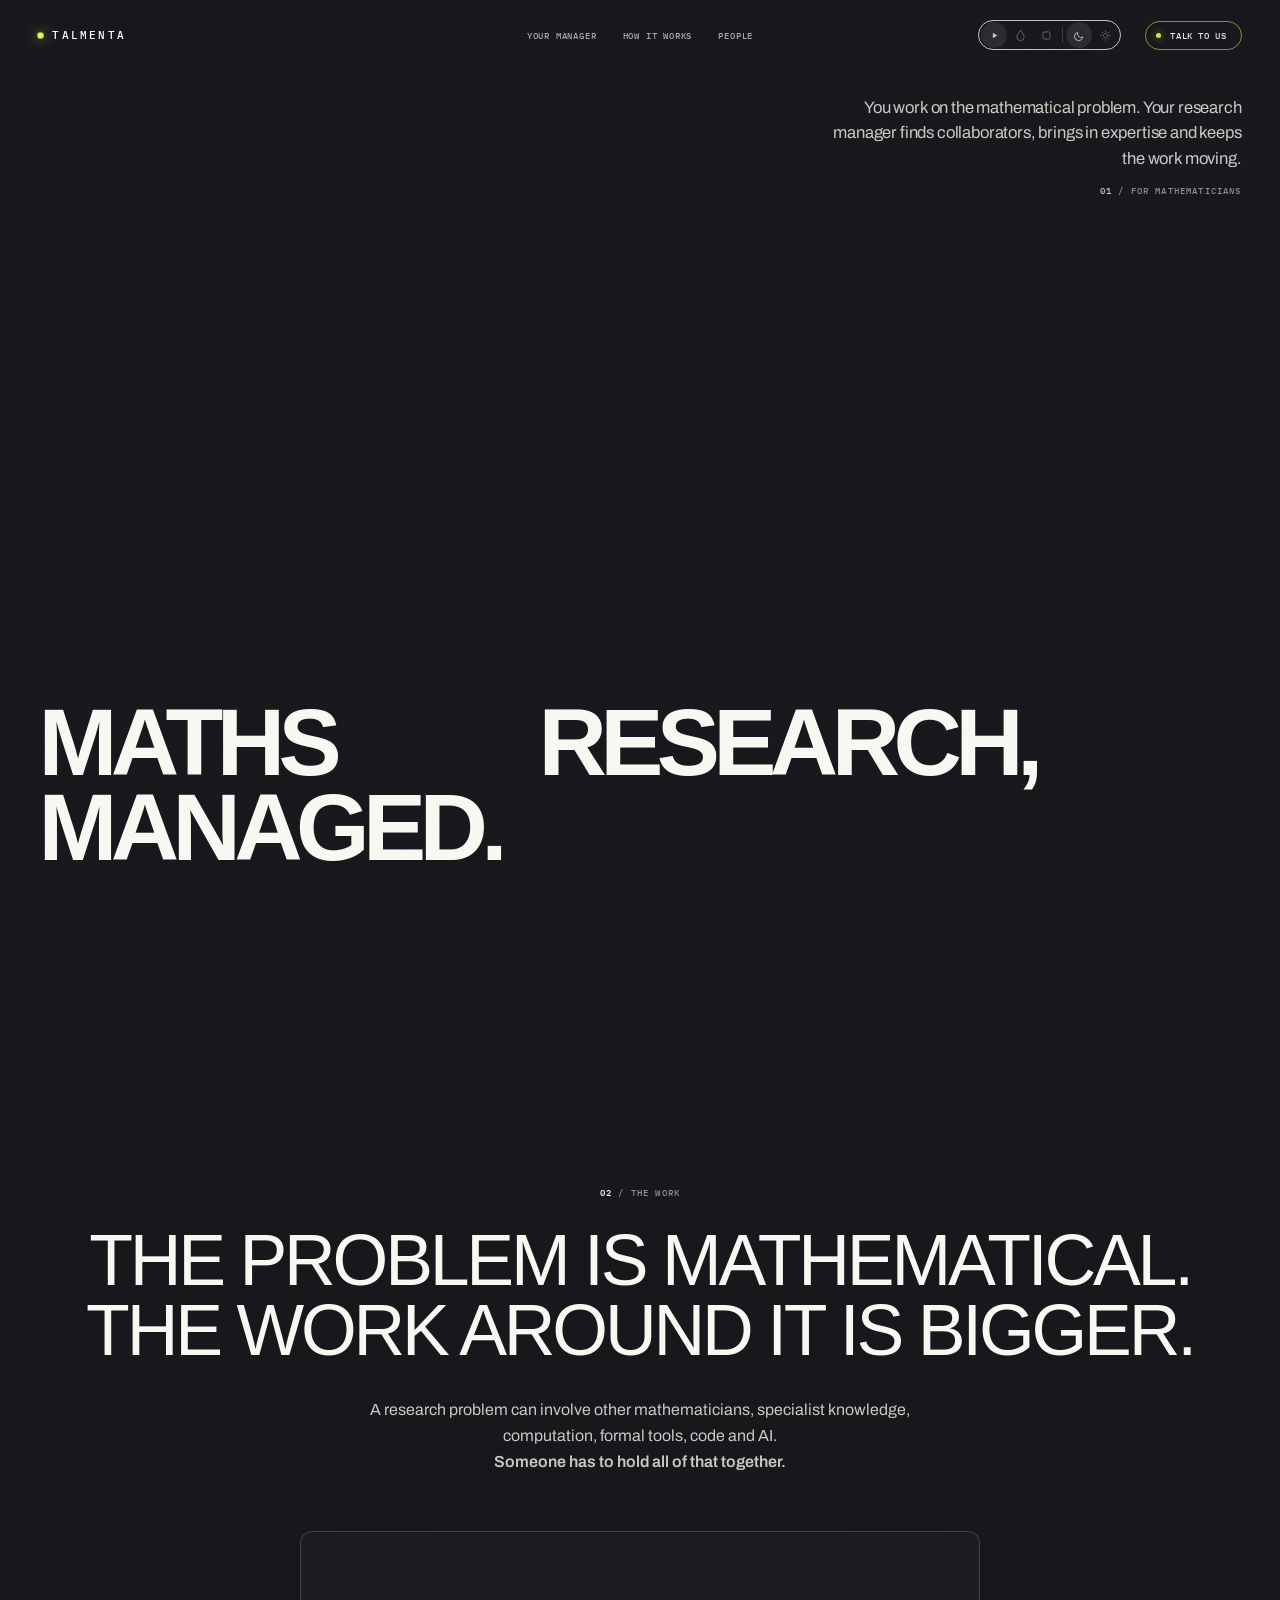
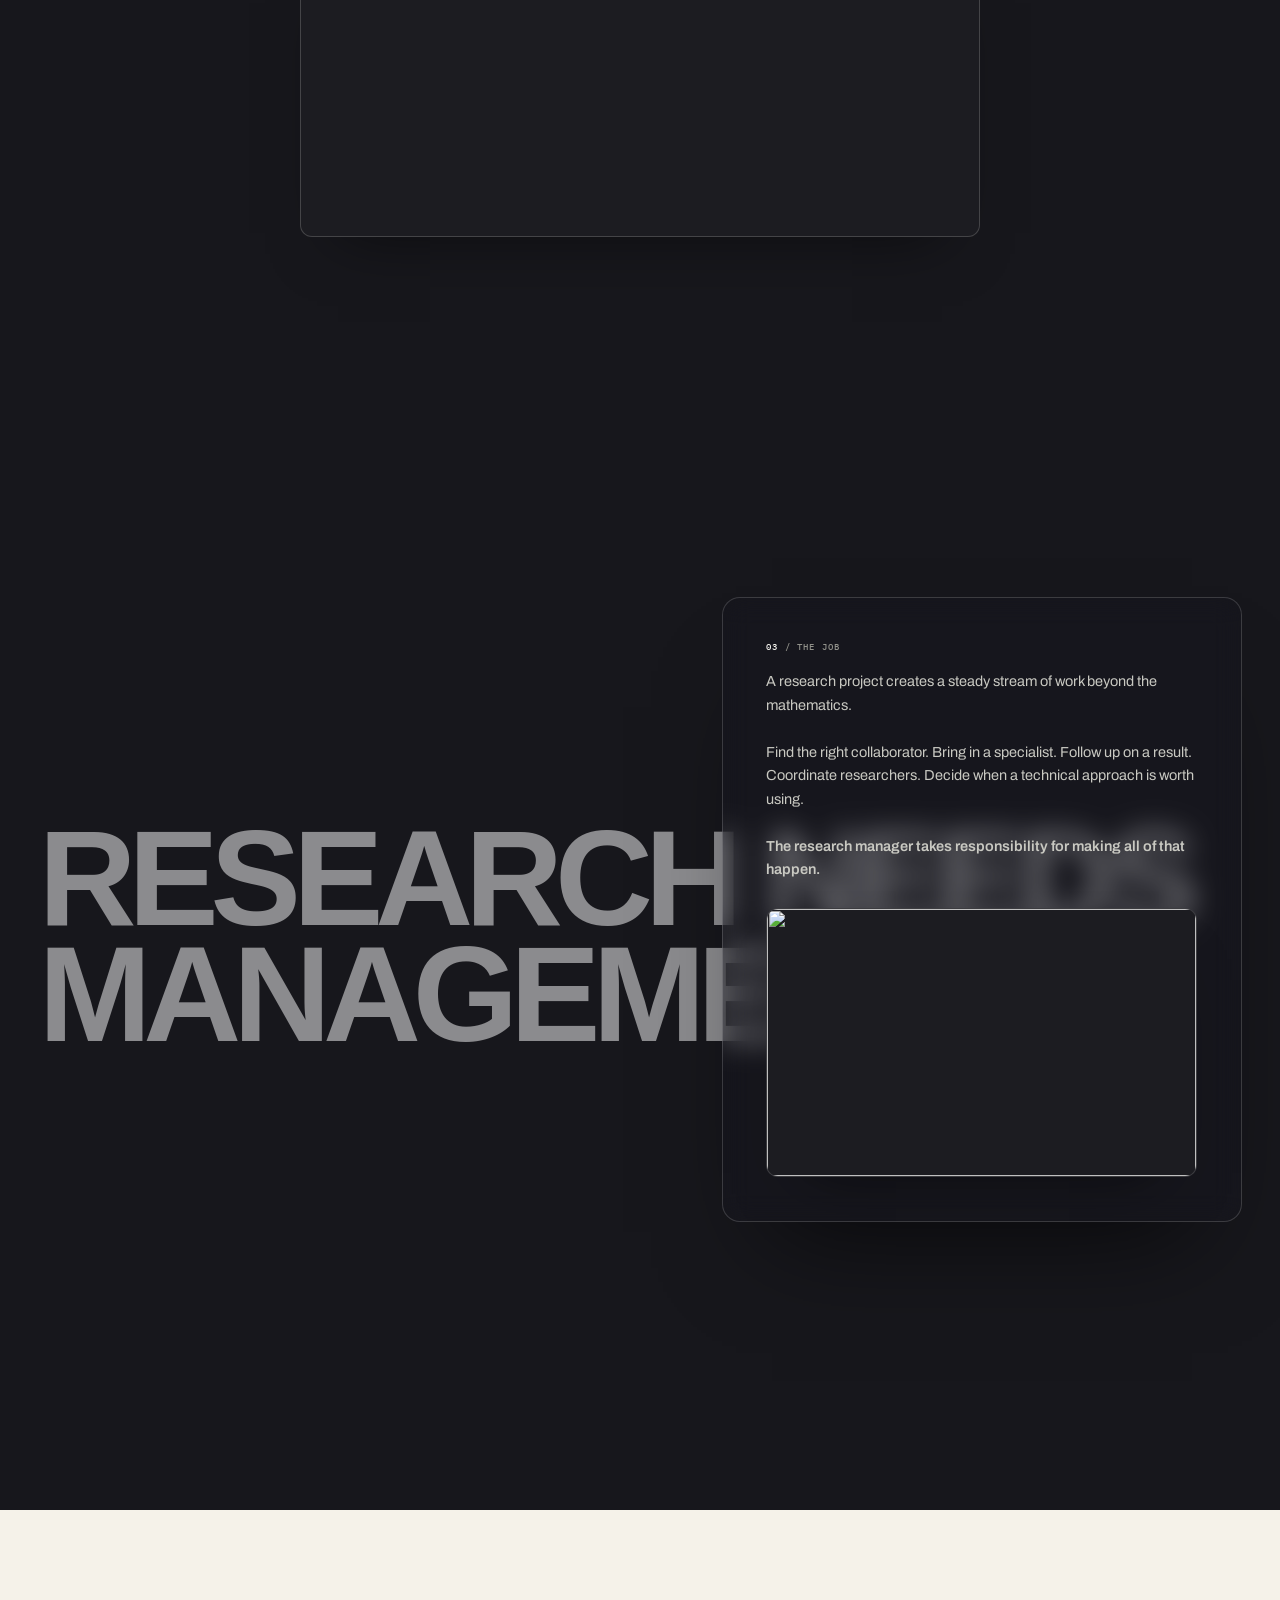
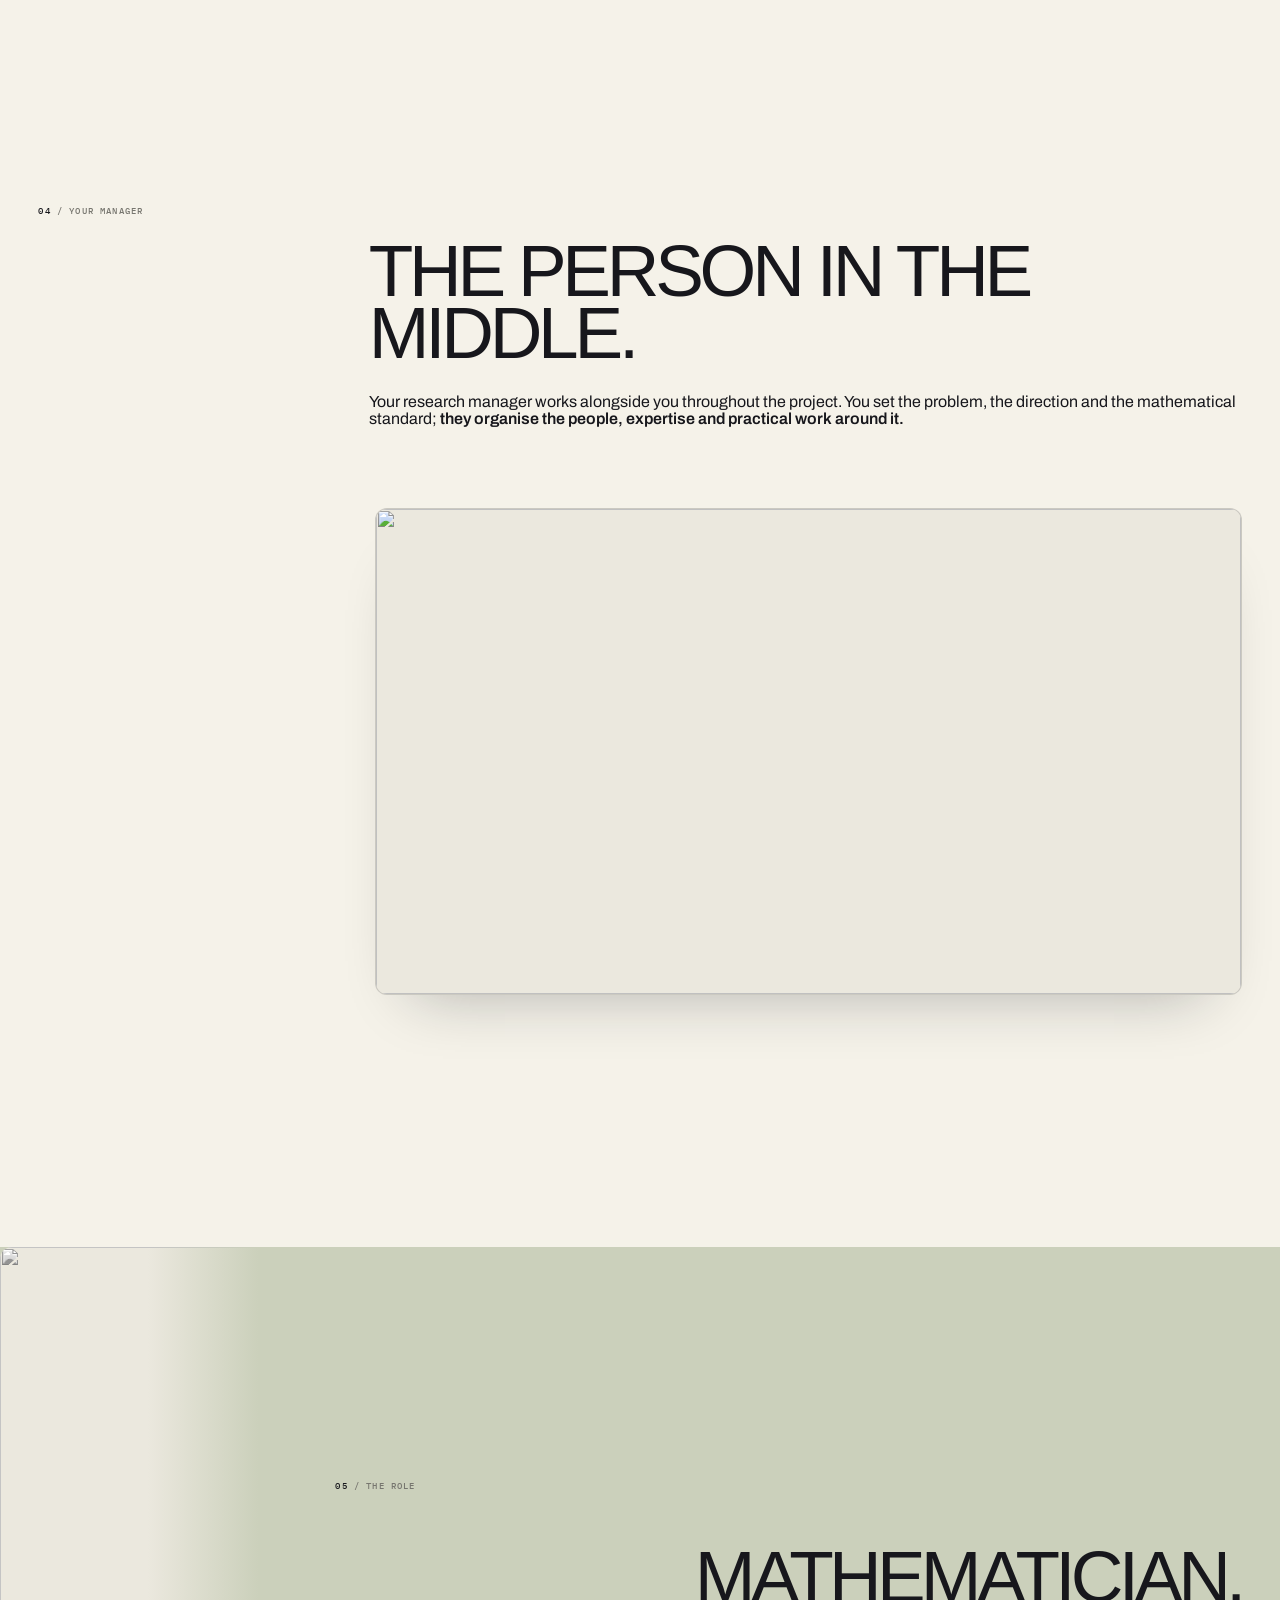
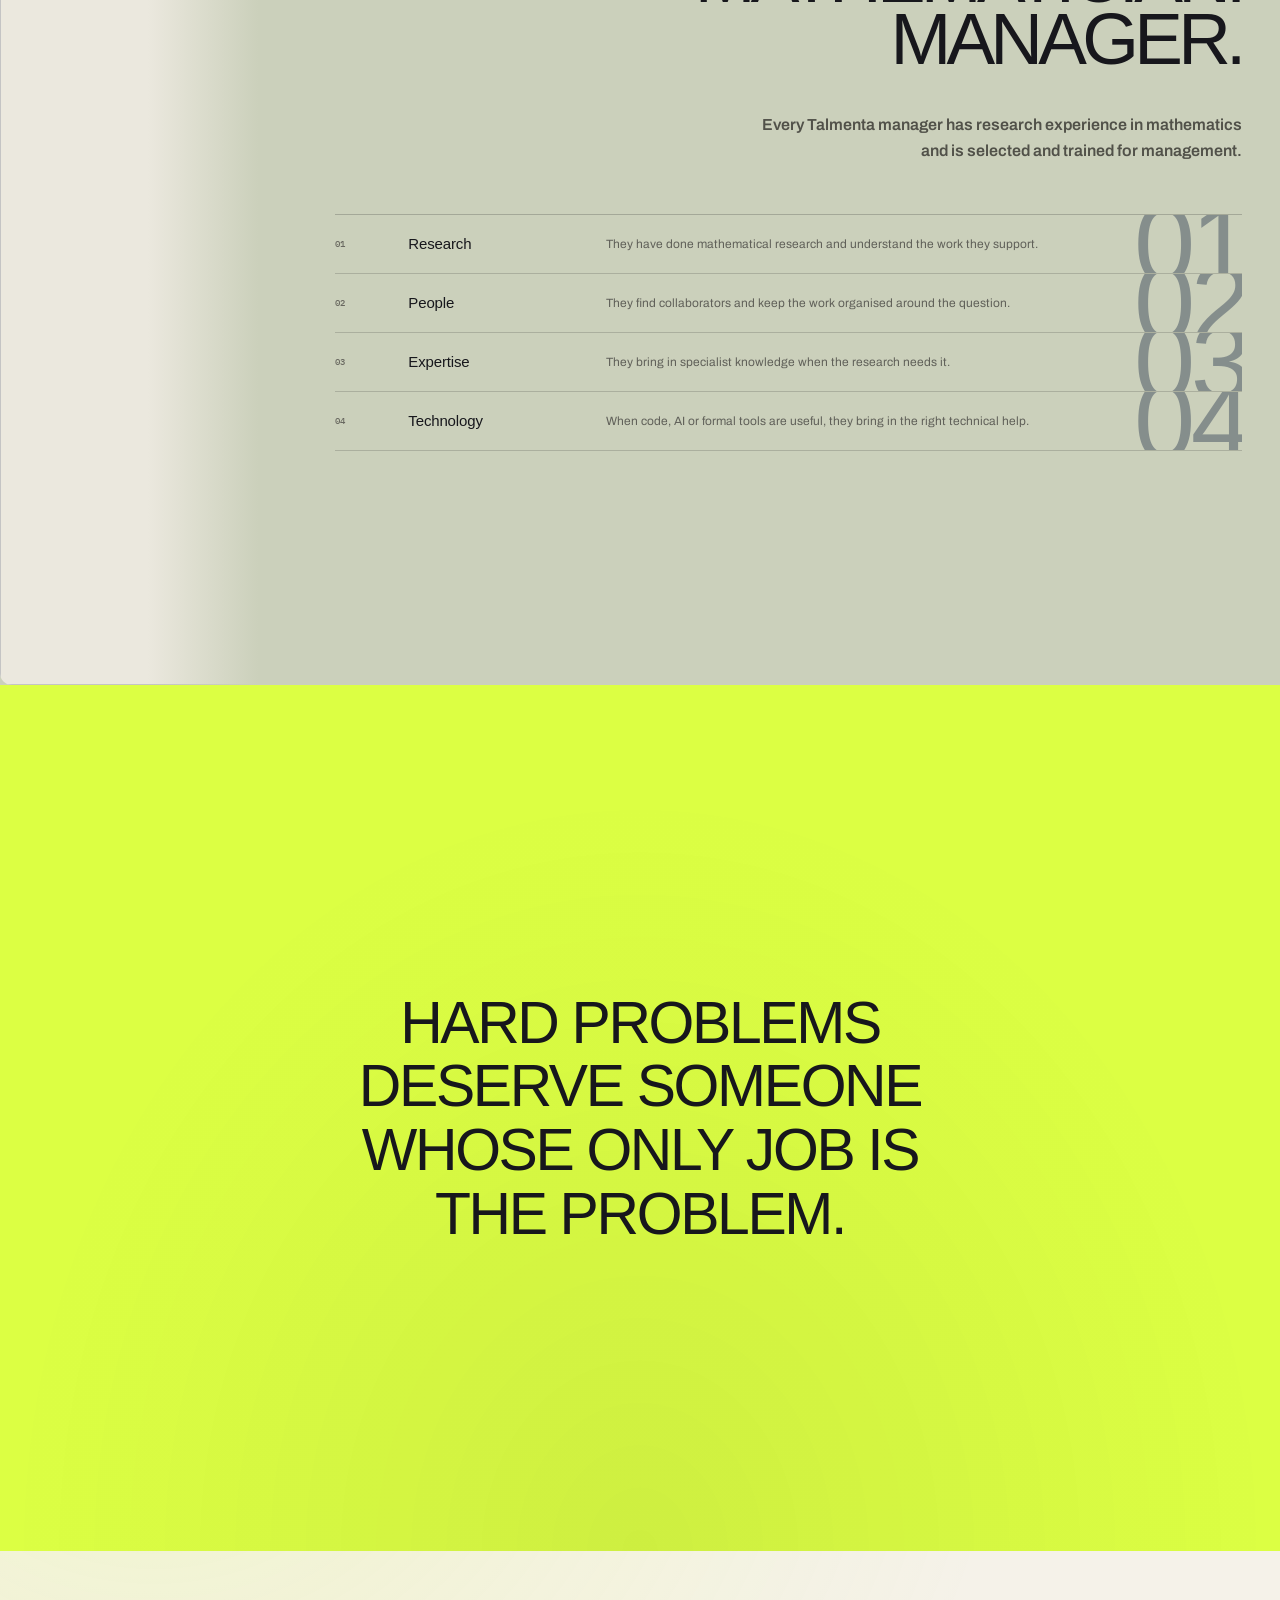
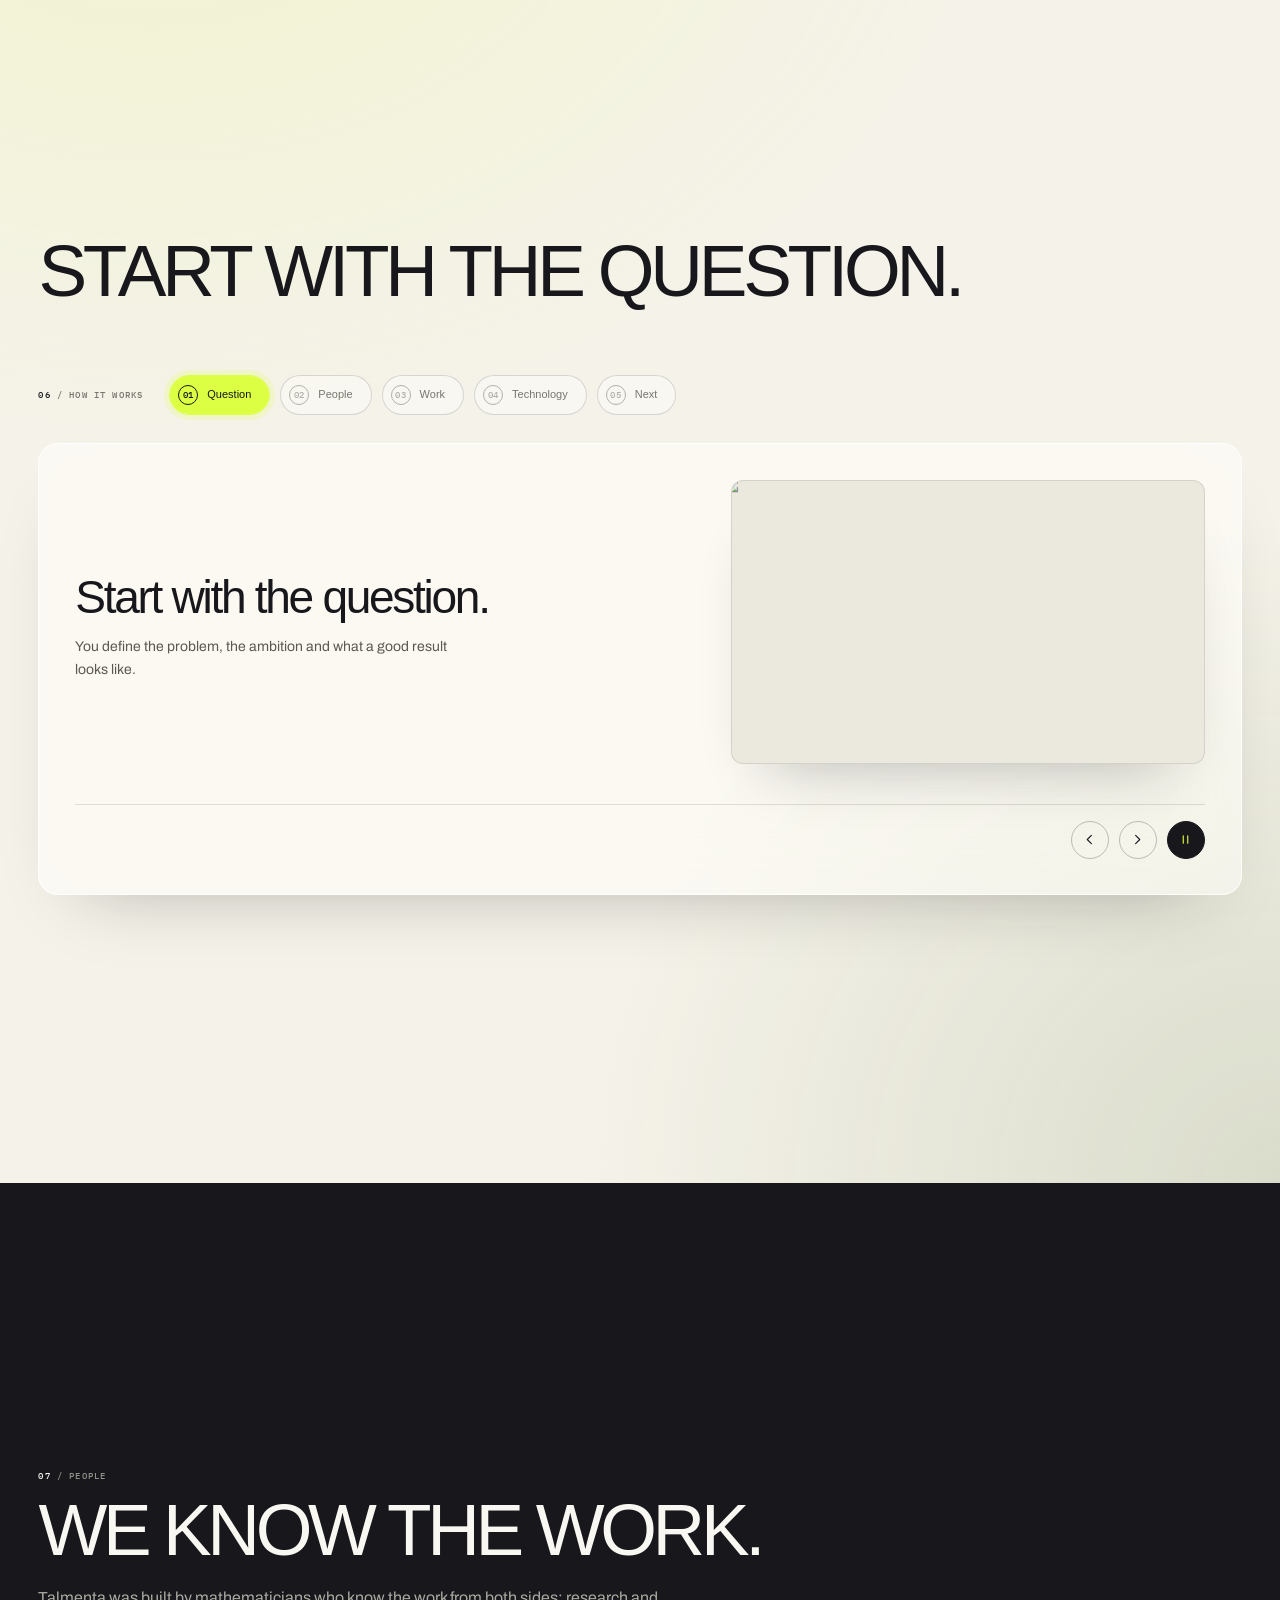
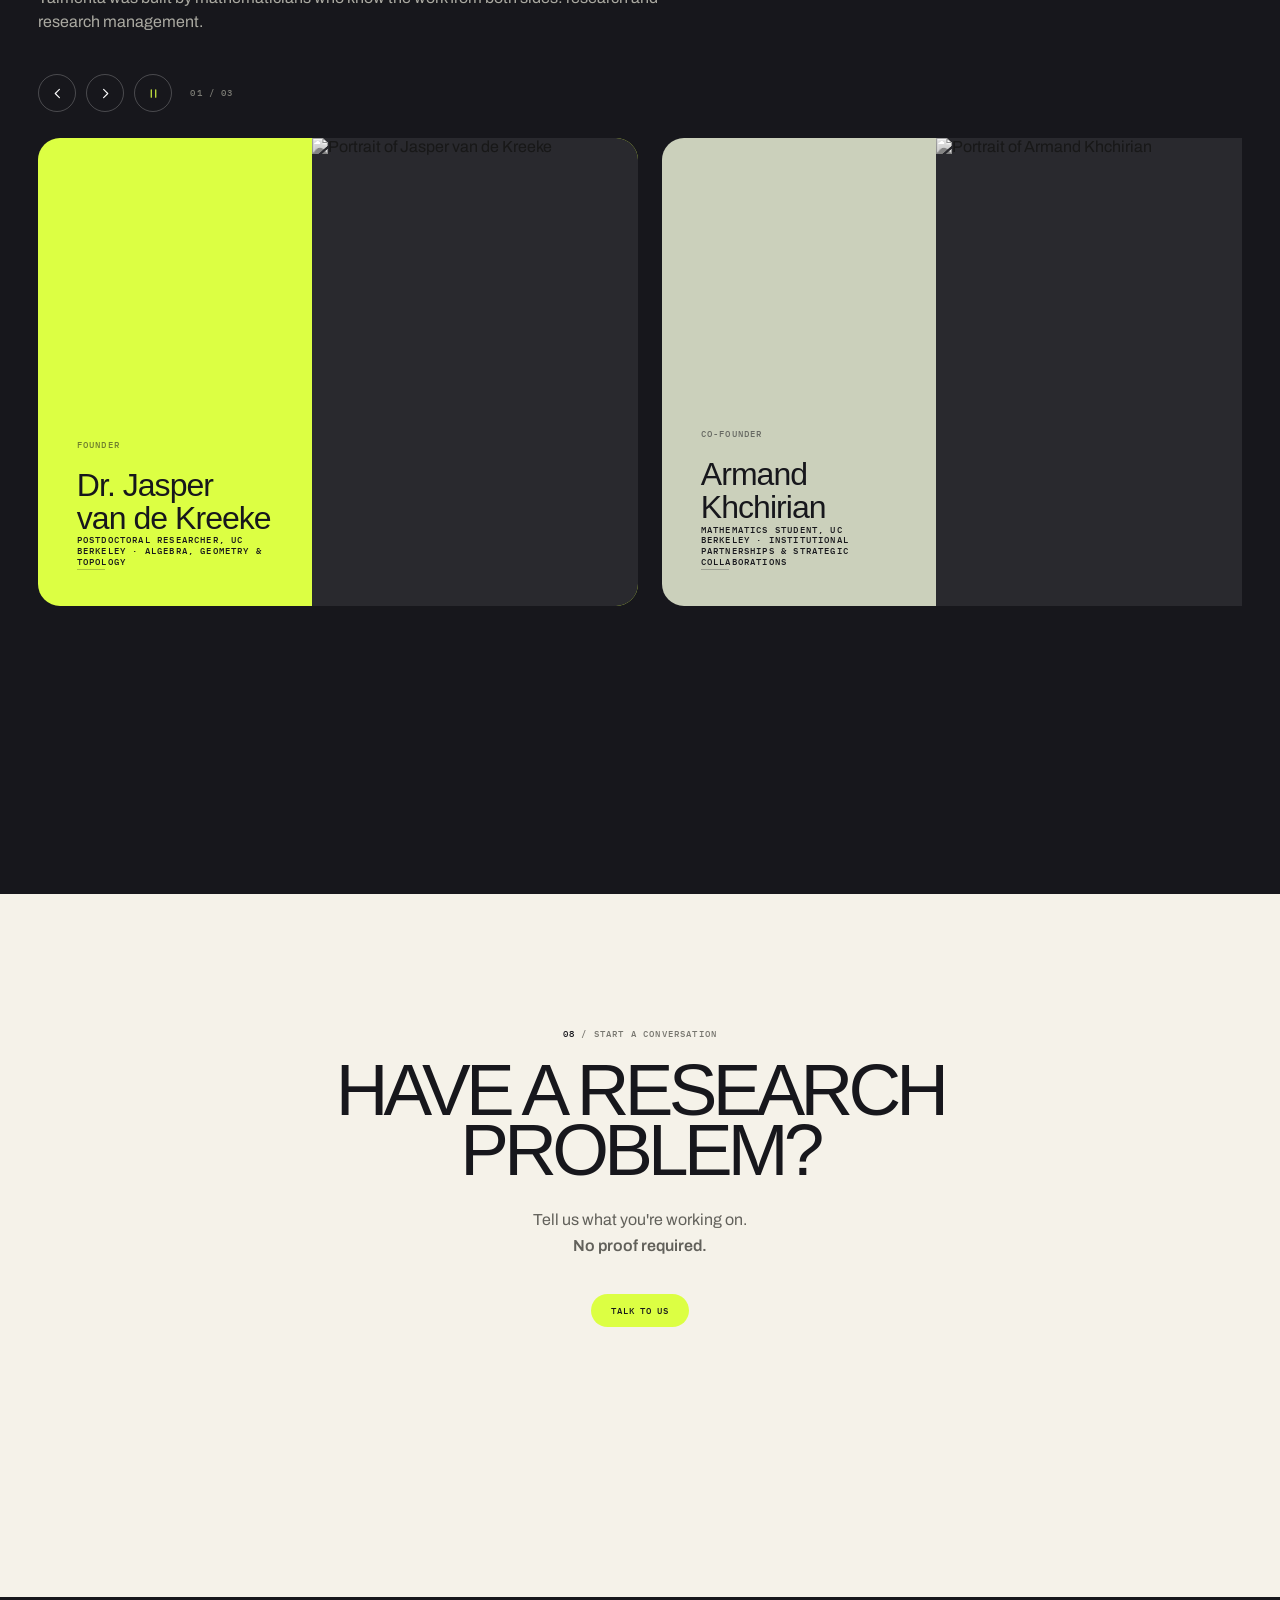
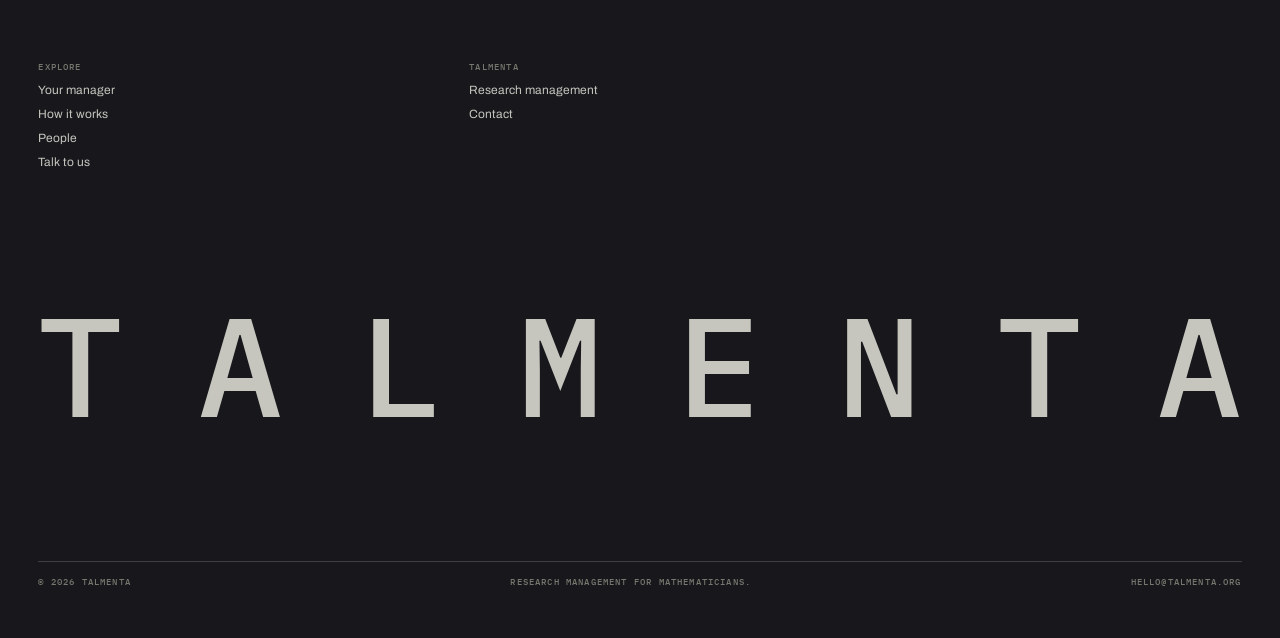
==== index.html @ 4fb95eb7 "Add files via upload" ====
<!doctype html>
<html lang="en" data-theme="dark">
 <head>
  <meta charset="utf-8"/>
  <meta content="width=device-width,initial-scale=1" name="viewport"/>
  <title>
   Talmenta · Research management for mathematicians
  </title>
  <meta content="Talmenta provides dedicated research managers for mathematicians. They organise collaborators, specialist expertise and technical work around mathematical research." name="description"/>
  <link href="data:image/svg+xml,%3Csvg xmlns='http://www.w3.org/2000/svg' viewBox='0 0 64 64'%3E%3Crect width='64' height='64' rx='14' fill='%2317171c'/%3E%3Ctext x='32' y='45' font-family='Arial,sans-serif' font-weight='700' font-size='34' fill='%23ffffff' text-anchor='middle'%3EM%3C/text%3E%3C/svg%3E" rel="icon"/>
  <style>
   @import url("https://api.fontshare.com/v2/css?f[]=satoshi@500,600&display=swap");
@import url("https://fonts.googleapis.com/css2?family=Archivo:wght@400;500;600&family=IBM+Plex+Mono:wght@400;500&display=swap");
:root{--ink:#17171c;--paper:#f5f2e9;--paper2:#ebe8de;--white:#f8f7f2;--sage:#cbd0bb;--lime:#dcff43;--accent-blue:#152d75;--muted:#77766f;--line:rgba(23,23,28,.15);--darkline:rgba(248,247,242,.18);--display:"Satoshi",Arial,sans-serif;--body:"Archivo",Arial,sans-serif;--mono:"IBM Plex Mono",monospace;--ease:cubic-bezier(.16,1,.3,1);--gutter:clamp(22px,3vw,48px);--max:1500px}
*{box-sizing:border-box}
/* shared left-to-right lime fill on hover - used by the nav CTA */.fill-hover{position:relative;overflow:hidden}.fill-hover:after{content:"";position:absolute;inset:0;background:var(--lime);transform:scaleX(0);transform-origin:left;z-index:0;transition:transform .4s var(--ease)}.fill-hover:hover:after{transform:scaleX(1)}
html{scroll-behavior:smooth}body{margin:0;background:var(--paper);color:var(--ink);font-family:var(--body);overflow-x:hidden}body:after{content:"";position:fixed;inset:0;z-index:39;pointer-events:none;opacity:.035;mix-blend-mode:overlay;background-image:url("data:image/svg+xml,%3Csvg xmlns='http://www.w3.org/2000/svg' width='120' height='120'%3E%3Cfilter id='n'%3E%3CfeTurbulence type='fractalNoise' baseFrequency='0.9' numOctaves='2' stitchTiles='stitch'/%3E%3C/filter%3E%3Crect width='100%25' height='100%25' filter='url(%23n)'/%3E%3C/svg%3E")}a{color:inherit;text-decoration:none}button{font:inherit;color:inherit}h1,h2,h3,p{margin:0}h1,h2,h3{font-family:var(--display);font-weight:500;font-style:normal}h1 em,h2 em,h3 em{font-style:normal}p strong{font-weight:600}.container{width:min(calc(100% - var(--gutter)*2),var(--max));margin:auto}.mono{font:500 9px/1.2 var(--mono);letter-spacing:.13em;text-transform:uppercase}.eyebrow{color:var(--muted)}.eyebrow strong{color:var(--ink);font-weight:500}.dark .eyebrow strong,.bg-dark .eyebrow strong{color:var(--white)}.bg-dark .eyebrow{color:#92928b}::selection{background:var(--lime);color:var(--ink)}
/* header - theme is driven by JS (.on-dark), not mix-blend-mode, so the lime accent renders true regardless of what's behind it */.header{position:fixed;z-index:40;top:20px;left:var(--gutter);right:var(--gutter);display:flex;justify-content:space-between;align-items:center;color:var(--ink);pointer-events:none;opacity:0;transform:translateY(-10px);transition:opacity .7s var(--ease),transform .7s var(--ease),color .5s var(--ease)}.header.in{opacity:1;transform:none}.header>*{pointer-events:auto}.header.on-dark{color:#fff}.logo{display:flex;align-items:center;gap:9px;font:500 11px/1 var(--mono);letter-spacing:.2em;transform-origin:left center}.header-left{display:flex;align-items:center;gap:16px}.nav{position:absolute;left:50%;transform:translateX(-50%)}
.logo-dot{width:5px;height:5px;border-radius:50%;background:currentColor;opacity:.3;transition:background .5s var(--ease),box-shadow .5s var(--ease),opacity .5s var(--ease),transform .5s var(--ease)}.header.on-dark .logo-dot{background:var(--lime);opacity:1;box-shadow:0 0 10px rgba(220,255,67,.75);transform:scale(1.3)}.nav{display:flex;gap:26px;font:500 9px/1 var(--mono);letter-spacing:.09em;text-transform:uppercase}.nav a{position:relative;isolation:isolate;opacity:.62;padding:7px 10px;margin:-7px -10px;transition:opacity .25s var(--ease)}.nav a:after{content:"";position:absolute;inset:0;border-radius:999px;background:var(--lime);opacity:0;transform:scale(.72);transition:opacity .3s var(--ease),transform .4s var(--ease);z-index:-1}.nav a:hover{opacity:1}.nav a:hover:after{opacity:.14;transform:scale(1)}.header.on-dark .nav a:after{background:#fff}.header-cta{border:1px solid currentColor;opacity:.9;border-radius:999px;padding:9px 14px 9px 24px;font:500 9px/1 var(--mono);letter-spacing:.07em;text-transform:uppercase;transition:border-color .5s var(--ease),color .3s var(--ease)}.header-cta:before{content:"";position:absolute;left:10px;top:50%;width:5px;height:5px;margin-top:-2.5px;border-radius:50%;background:currentColor;opacity:.4;z-index:2;transition:background .5s var(--ease),box-shadow .5s var(--ease),opacity .5s var(--ease)}.header-cta:hover{color:var(--ink);border-color:var(--lime)}.cta-label{position:relative;z-index:2}.header.on-dark .header-cta{border-color:rgba(220,255,67,.6)}.header.on-dark .header-cta:before{background:var(--lime);opacity:1;box-shadow:0 0 8px rgba(220,255,67,.75)}.header.on-dark .header-cta:hover{box-shadow:0 0 18px rgba(220,255,67,.35)}
/* shared */.section-head{display:grid;grid-template-columns:minmax(170px,.45fr) minmax(0,1.55fr);gap:6vw}.section-head h2{margin-top:42px;font-size:clamp(35px,5.7vw,89px);line-height:.86;letter-spacing:-.058em;max-width:1050px}.section-head .eyebrow{padding-top:8px}.reveal{opacity:0;transform:translateY(22px);transition:opacity .8s var(--ease),transform .9s var(--ease)}.reveal.in{opacity:1;transform:none}.reveal-left{opacity:0;transform:translateX(-26px);transition:opacity .8s var(--ease),transform .9s var(--ease)}.reveal-left.in{opacity:1;transform:none}.reveal-right{opacity:0;transform:translateX(26px);transition:opacity .8s var(--ease),transform .9s var(--ease)}.reveal-right.in{opacity:1;transform:none}

/* media */.media-frame{position:relative;overflow:hidden;background:var(--paper2);border:1px solid var(--line);border-radius:12px;box-shadow:0 34px 60px -38px rgba(20,24,31,.32)}.media-frame.dark{background:#1c1c21;color:var(--white);border-color:var(--darkline);box-shadow:0 34px 60px -38px rgba(0,0,0,.55)}.role-spine .media-frame{box-shadow:none}.media-frame img,.media-frame video{width:100%;height:100%;object-fit:cover;display:block}.media-frame.transparent img,.media-frame.transparent video{object-fit:contain}
/* glass - one motion model for every section. Position is owned by left/top; transform only handles drift, hover and drag.
   Hit-testing is alpha-based (see the glass motion script): each piece is pointer-events:none by default so clicks and text
   selection pass straight through its transparent padding, and JS grants it pointer-events only over opaque glass pixels. */
.glass-field{position:absolute;inset:0;z-index:3;pointer-events:none;overflow:hidden}.glass-drag-layer{position:fixed;inset:0;z-index:1000;pointer-events:none}.glass.is-dragging{position:fixed;left:var(--drag-left);top:var(--drag-top);z-index:1001;transform:translate3d(-50%,-50%,0) rotate(var(--drag-r,0deg));pointer-events:none}
.glass{position:absolute;left:var(--x);top:var(--y);width:clamp(210px,20vw,360px);will-change:transform;transform:translate3d(calc(-50% + var(--motion-x,0px)),calc(-50% + var(--motion-y,0px)),0) rotate(calc(var(--r) + var(--motion-r,0deg)));touch-action:none;pointer-events:none}
.glass img{display:block;width:100%;height:auto;user-select:none;-webkit-user-drag:none}
.glass.is-grabbed{z-index:6}
.glass-field.hero-glass-field{z-index:4}
.glass.glass-flip img{transform:scaleX(-1)}
body.glass-hover{cursor:grab}body.glass-dragging,body.glass-dragging *{cursor:grabbing!important}
.thesis-glass{position:absolute;z-index:1;left:54%;top:52%;width:min(96vw,1400px);aspect-ratio:525/321;object-fit:contain;transform:translate(-50%,-50%);opacity:.74;pointer-events:none;animation:thesisGlassDrift 38s ease-in-out infinite alternate}
@keyframes thesisGlassDrift{to{transform:translate(calc(-50% + 30px),calc(-50% - 20px)) rotate(1.2deg)}}
.shift,.human,.programme,.people,.start{position:relative;overflow:hidden}
/* final frontend pass - restrained motion and clearer controls */
.carousel-arrow svg,.carousel-play svg,.pill-newsletter-submit svg{width:15px;height:15px;display:block;fill:none;stroke:currentColor;stroke-width:1.5;stroke-linecap:round;stroke-linejoin:round}.carousel-play .icon-play{display:none}.carousel-play.is-paused .icon-pause{display:none}.carousel-play.is-paused .icon-play{display:block}
.pill{transform:translateY(0);transition:border-color .35s var(--ease),color .3s var(--ease),box-shadow .35s var(--ease),transform .35s var(--ease)}.pill:hover{transform:translateY(-2px)}
.slide.active .slide-copy h3{animation:copySettle .7s var(--ease) both}@keyframes copySettle{from{opacity:0;transform:translateY(8px)}to{opacity:1;transform:none}}
.people-card{transition:transform .55s var(--ease),box-shadow .55s var(--ease)}.people-card:hover{transform:translateY(-4px);box-shadow:0 28px 60px -42px rgba(0,0,0,.55)}
.people-panel{position:relative}.people-panel:after{content:"";position:absolute;left:clamp(26px,3vw,44px);bottom:clamp(24px,2.8vw,40px);width:28px;height:1px;background:currentColor;opacity:.25;transform-origin:left;transition:transform .5s var(--ease),opacity .5s var(--ease)}.people-card:hover .people-panel:after{transform:scaleX(1.8);opacity:.55}


/* Display controls: hero-style + theme preference, merged into a single quiet shell so it reads
   as one settings strip rather than two competing widgets. The active/selected state is a soft
   tint of currentColor (not a fixed brand color), so it auto-adapts to on-dark vs on-light and
   never needs separate light/dark contrast overrides - the icon and its background are always
   the same hue, just different opacity. */
html[data-hero="video"] .glass-field,html[data-hero="video"] .thesis-glass,html[data-hero="video"] .signal-glass,html[data-hero="plain"] .glass-field,html[data-hero="plain"] .thesis-glass,html[data-hero="plain"] .signal-glass{display:none}
.controls-shell{display:flex;align-items:center;height:30px;padding:2px;border:1px solid currentColor;border-radius:999px;background:transparent;color:inherit;margin-left:auto;margin-right:24px;opacity:.75;transition:opacity .3s var(--ease),border-color .35s var(--ease)}
.controls-shell:hover,.controls-shell:focus-within{opacity:1}
.controls-divider{width:1px;height:16px;background:currentColor;opacity:.22;margin:0 3px;flex:none}
.control-indicator{position:absolute;top:0;left:0;width:26px;height:26px;border-radius:50%;background:currentColor;opacity:.12;transition:transform .45s var(--ease);z-index:0;pointer-events:none}
.hero-style-toggle{position:relative;display:inline-flex;align-items:center;height:26px}
.hero-style-toggle[data-active="1"] .control-indicator{transform:translateX(26px)}
.hero-style-toggle[data-active="2"] .control-indicator{transform:translateX(52px)}
.control-option{position:relative;z-index:1;width:26px;height:26px;border:none;background:transparent;color:inherit;cursor:pointer;display:grid;place-items:center;opacity:.5;transition:opacity .3s var(--ease)}
.control-option svg{width:13px;height:13px;stroke:currentColor;stroke-width:1.35;stroke-linecap:round;stroke-linejoin:round}
.control-option[data-value="video"] svg{fill:currentColor;stroke:none}
.control-option[data-value="glass"] svg,.control-option[data-value="plain"] svg{fill:none}
.control-option:hover{opacity:.85}
.control-option:focus-visible{outline:2px solid currentColor;outline-offset:2px}
.control-option[aria-checked="true"]{opacity:1}
.theme-toggle{position:relative;width:52px;height:26px;padding:0;border:none;border-radius:999px;background:transparent;color:inherit;display:grid;grid-template-columns:1fr 1fr;align-items:center;cursor:pointer;overflow:hidden}
.theme-toggle:focus-visible{outline:2px solid currentColor;outline-offset:2px}
html[data-theme="light"] .theme-toggle .control-indicator{transform:translateX(26px)}
.theme-icon{position:relative;z-index:1;display:grid;place-items:center;width:26px;height:26px;opacity:.42;color:currentColor;transition:opacity .35s var(--ease)}
.theme-icon svg{width:13px;height:13px;fill:none;stroke:currentColor;stroke-width:1.35;stroke-linecap:round;stroke-linejoin:round}
html[data-theme="dark"] .theme-icon.moon{opacity:1}
html[data-theme="light"] .theme-icon.sun{opacity:1}

/* Light skin. Layout and motion remain the dark v32 implementation. */
html[data-theme="light"]{--ink:#080b1c;--paper:#fdfdfd;--paper2:#f2f3f5;--white:#ffffff;--sage:#eef1f4;--accent-blue:#152d75;--lime:#152d75;--muted:#6b6f78;--line:rgba(20,24,31,.13);--darkline:rgba(255,255,255,.14)}
html[data-theme="light"] ::selection{background:var(--accent-blue);color:var(--white)}
html[data-theme="light"] .logo-dot{background:var(--accent-blue);opacity:1}html[data-theme="light"] .header.on-dark .logo-dot{background:#fff;box-shadow:0 0 10px rgba(255,255,255,.55)}
html[data-theme="light"] .header-cta{border-color:var(--accent-blue);background:var(--accent-blue);color:var(--white);opacity:1}
html[data-theme="light"] .header-cta:before{opacity:.55}
html[data-theme="light"] .header-cta.fill-hover:after{background:var(--white)}
html[data-theme="light"] .header-cta:hover{color:var(--accent-blue);border-color:var(--accent-blue)}
html[data-theme="light"] .header.on-dark .header-cta{border-color:var(--white)}
html[data-theme="light"] .header.on-dark .header-cta:before{background:var(--white);opacity:.55;box-shadow:none}
html[data-theme="light"] .header.on-dark .header-cta:hover{box-shadow:none}
html[data-theme="light"] .hero{background:var(--offwhite, #f7f7f7);color:var(--ink)}
html[data-theme="light"] .hero-accent{color:var(--ink)}
html[data-theme="light"] .hero-eyebrow{color:var(--muted)}
html[data-theme="light"] .hero-eyebrow strong{color:var(--ink)}
html[data-theme="light"] .hero-sub{color:#595c64}
html[data-theme="light"] .shift{background:var(--paper);color:var(--ink)}
html[data-theme="light"] .shift-sub{color:#4d4c47}
html[data-theme="light"] .shift-media.dark{background:var(--paper2);color:var(--ink);border-color:var(--line);box-shadow:0 34px 60px -38px rgba(20,24,31,.32)}
html[data-theme="light"] .shift-media img,html[data-theme="light"] .shift-media video{filter:grayscale(1)}
html[data-theme="light"] .thesis{background:#f7f7f7;color:var(--ink)}
html[data-theme="light"] .thesis-ghost{color:rgba(20,24,31,.14)}
html[data-theme="light"] .thesis-panel{background:rgba(255,255,255,.55);border-color:rgba(255,255,255,.7);box-shadow:0 60px 100px -50px rgba(20,24,31,.25)}
html[data-theme="light"] .thesis-panel .eyebrow{color:var(--muted)}
html[data-theme="light"] .thesis-panel p{color:#4a4d54}
html[data-theme="light"] .thesis-panel .media-frame.dark{background:var(--paper2);color:var(--ink);border-color:rgba(20,24,31,.1);box-shadow:0 34px 60px -38px rgba(20,24,31,.32)}
html[data-theme="light"] .human{background:var(--paper);color:var(--ink)}
html[data-theme="light"] .role-copy>p{color:#43433d}
html[data-theme="light"] .role-item .n{color:#56554f}
html[data-theme="light"] .role-item .d{color:#50504a}
html[data-theme="light"] .role-item .ghost{color:rgba(23,23,28,.05)}
html[data-theme="light"] .signal{background:transparent;color:var(--white)}
html[data-theme="light"] .signal:before{background:radial-gradient(90% 160% at 50% 100%,rgba(255,255,255,.09),transparent 55%),var(--accent-blue)}
html[data-theme="light"] .programme{background:var(--offwhite, #f7f7f7)}
html[data-theme="light"] .pill:before{background:var(--accent-blue)}
html[data-theme="light"] .pill:hover{border-color:rgba(20,24,31,.35);color:var(--white)}
html[data-theme="light"] .pill.active{border-color:var(--accent-blue);color:var(--white);box-shadow:0 0 0 5px rgba(28,43,70,.18)}
html[data-theme="light"] .pill.active.timed{color:var(--muted)}
html[data-theme="light"] .carousel-play{color:var(--white)}
html[data-theme="light"] .carousel-play:hover{color:var(--white)}
html[data-theme="light"] .people{background:var(--paper);color:var(--ink)}
html[data-theme="light"] .people-head .eyebrow{color:var(--muted)}
html[data-theme="light"] .people-head p{color:var(--muted)}
html[data-theme="light"] .people-controls .carousel-arrow,html[data-theme="light"] .people-controls .carousel-play{border-color:rgba(20,24,31,.18);color:var(--ink)}
html[data-theme="light"] .people-controls .carousel-arrow:hover{background:var(--accent-blue);color:var(--white);border-color:var(--accent-blue)}
html[data-theme="light"] .people-controls .carousel-play{background:transparent;color:var(--accent-blue)}
html[data-theme="light"] .people-controls .carousel-play:hover{background:var(--accent-blue);color:var(--white)}
html[data-theme="light"] .people-index{color:var(--muted)}
html[data-theme="light"] .people-card[data-tone="accent"]{background:var(--accent-blue);color:var(--white)}
html[data-theme="light"] .people-card[data-tone="sage"]{background:var(--sage);color:var(--ink)}
html[data-theme="light"] .people-card[data-tone="paper"]{background:#e4e8ec;color:var(--ink)}
html[data-theme="light"] .start-sub{color:#51514c}
html[data-theme="light"] .pill-newsletter{background:var(--accent-blue);color:var(--white)}
html[data-theme="light"] .pill-newsletter-reveal{background:var(--accent-blue)}
html[data-theme="light"] .pill-newsletter-input{border-bottom-color:rgba(255,255,255,.35);color:var(--white)}
html[data-theme="light"] .pill-newsletter-input::placeholder{color:rgba(255,255,255,.5)}
html[data-theme="light"] .pill-newsletter-input:focus{border-bottom-color:var(--white)}
html[data-theme="light"] .pill-newsletter-submit{color:var(--white)}
html[data-theme="light"] footer{background:var(--ink);color:var(--white)}
html[data-theme="light"] .footer-col .label{color:#92928d}
html[data-theme="light"] .footer-bottom{color:#979aa0}
html[data-theme="light"] .bg-dark .eyebrow{color:var(--muted)}
html[data-theme="light"] .bg-dark .eyebrow strong{color:var(--ink)}

/* hero - two hero moments: the lens plus a quieter glass layer around the upper field */.hero{min-height:100svh;background:var(--ink);color:var(--white);display:flex;align-items:flex-end;position:relative;z-index:2}.hero-top{position:absolute;top:calc(clamp(88px,12.5vh,132px) - 18px);right:var(--gutter);display:flex;flex-direction:column;align-items:flex-end;gap:14px;text-align:right}.hero-eyebrow{color:#8d8d86;white-space:nowrap}.hero-eyebrow strong{color:#c8c8c1;font-weight:500}.hero-sub{max-width:420px;text-align:right;color:#c9c9c2;font-size:clamp(15px,1.3vw,18px);line-height:1.55;font-family:var(--body);letter-spacing:-.01em}.hero-inner{width:min(calc(100% - var(--gutter)*2),var(--max));margin:0 auto;padding-bottom:80px;transform:translateY(50px)}.hero h1{font-size:clamp(59px,7.4vw,129px);line-height:.9;letter-spacing:-.07em;max-width:1378px;font-weight:700}.hero h1 span{display:block}.hero-accent{color:var(--lime);font-weight:700}.hero h1 span.hero-line{display:flex;align-items:flex-end;height:.9em;overflow:visible;column-gap:.1em}.hero-media-inline{position:relative;width:clamp(145px,13.9vw,290px);aspect-ratio:3/4;overflow:visible;flex:none}.hero-media-inline video{width:100%;height:100%;object-fit:cover;display:block}.hero-variant-video{display:none}html[data-hero="video"] .hero-variant-text{display:none}html[data-hero="video"] .hero-variant-video{display:block}html[data-hero="glass"] .hero-glass-field{display:block}html[data-hero="video"] .hero-glass-field,html[data-hero="plain"] .hero-glass-field{display:none}.hero h1.reveal{opacity:1;transform:none}.hero h1.reveal span{opacity:0;transform:translateY(26px);transition:opacity .7s var(--ease),transform .8s var(--ease)}.hero h1.reveal.in span{opacity:1;transform:none}.hero h1.reveal.in span:nth-child(1){transition-delay:.05s}html[data-theme="dark"] .hero-variant-video .hero-accent{color:var(--white)}
/* shift - everything centered on a single axis: eyebrow, headline, sub-copy, then a contained media frame beneath */.shift{padding:32vh 0 14vh;background:var(--ink);color:var(--white)}.shift-inner{display:flex;flex-direction:column;align-items:center;text-align:center}.shift h2{margin-top:26px;font-size:clamp(36px,5.6vw,88px);line-height:.98;letter-spacing:-.045em;max-width:1300px}.shift-sub{margin-top:32px;max-width:620px;color:#c9c9c2;font-size:16px;line-height:1.62}.shift-media{margin-top:56px;width:100%;max-width:680px;aspect-ratio:20/9}.shift-media img,.shift-media video{object-fit:cover!important;opacity:1!important}
/* dark statement - ghost headline runs full-bleed behind a frosted panel that overlaps it */.thesis{position:relative;min-height:100vh;background:var(--ink);color:var(--white);overflow:hidden;display:flex;align-items:center;padding:16vh var(--gutter) 32vh}.thesis-ghost{position:absolute;inset:0;display:flex;align-items:center;margin:0;padding:0 var(--gutter);pointer-events:none;font-family:var(--display);font-weight:600;font-size:clamp(64px,10.6vw,186px);line-height:.86;letter-spacing:-.06em;color:rgba(255,255,255,.5)}.thesis-panel{position:relative;z-index:2;margin-left:auto;margin-top:10vh;width:min(94%,520px);background:rgba(23,23,28,.32);backdrop-filter:blur(14px) saturate(150%);-webkit-backdrop-filter:blur(14px) saturate(150%);border:1px solid rgba(255,255,255,.16);border-radius:18px;padding:clamp(28px,3.4vw,44px);box-shadow:0 60px 100px -50px rgba(0,0,0,.65)}.thesis-panel .eyebrow{color:#92928b}.thesis-panel p{margin-top:18px;color:#c9c9c2;font-size:14.5px;line-height:1.62}.thesis-panel .media-frame{margin-top:26px;aspect-ratio:16/10;border-color:rgba(255,255,255,.14)}
/* human */.human{padding:32vh 0 28vh}.manager-intro{margin-top:28px}.human-media{width:72%;margin:9vh 0 0 auto;aspect-ratio:16/9}
/* mosaic - flat color tiles with just a mark, no copy: pure visual punctuation between the bigger sections */
/* role - portrait runs as a full-height spine at the left edge, headline anchors bottom-right (mirrors the hero), ghost numerals carry the list rhythm */.role{background:var(--sage);position:relative;overflow:hidden}.role-spine{position:absolute;top:0;bottom:0;left:0;width:clamp(190px,21vw,320px)}.role-spine .media-frame{width:100%;height:100%;border:0}.role-spine img{filter:grayscale(1) contrast(1.06)}.role-spine:after{content:"";position:absolute;inset:0;background:linear-gradient(90deg,transparent 55%,var(--sage) 96%);pointer-events:none}.role-body{margin-left:clamp(190px,21vw,320px);padding:26vh var(--gutter) 26vh clamp(44px,5.2vw,84px)}.role-heading-wrap{display:flex;justify-content:flex-end;margin:54px 0 42px}.role-heading-wrap h2{text-align:right;font-size:clamp(35px,5.7vw,89px);line-height:.85;letter-spacing:-.065em}.role-copy>p{max-width:500px;margin-left:auto;font-size:16px;line-height:1.62;color:#515149;text-align:right}.role-list{margin-top:50px;border-top:1px solid rgba(23,23,28,.22)}.role-item{position:relative;overflow:hidden;display:grid;grid-template-columns:55px 180px 1fr;gap:18px;padding:20px 0;border-bottom:1px solid rgba(23,23,28,.18);transition:background-color .45s var(--ease)}.role-item .n,.role-item strong,.role-item .d{position:relative;z-index:2;transition:transform .45s var(--ease)}.role-item .n{font:500 9px var(--mono);color:#68675f;padding-top:3px}.role-item strong{font:500 15px var(--display);letter-spacing:-.01em}.role-item .d{font-size:12px;line-height:1.5;color:#606059;max-width:560px}.role-item:hover{background:rgba(255,255,255,.10)}.role-item:hover .n{transform:translateX(2px)}.role-item:hover strong{transform:translateX(5px)}.role-item:hover .d{transform:translateX(3px)}.role-item .ghost{position:absolute;right:-6px;top:50%;transform:translateY(-50%);font-family:var(--display);font-weight:500;font-size:clamp(64px,8.6vw,124px);line-height:1;letter-spacing:-.04em;color:rgba(23,23,28,.05);pointer-events:none;transition:color .6s var(--ease),transform .6s var(--ease)}.role-item:hover .ghost{color:rgba(23,23,28,.13);transform:translate(-8px,-50%) scale(1.02)}.role-item.lit .ghost{color:rgba(28,43,70,.4)}/* signal - full-bleed lime pause, deliberately unlabeled and centered so it reads as punctuation, not a ninth section */.signal{background:transparent;color:var(--ink);padding:clamp(180px,34vh,380px) 0 clamp(180px,34vh,380px);position:relative;overflow:hidden;text-align:center}.signal:before{content:"";position:absolute;inset:0;z-index:0;pointer-events:none;background:radial-gradient(90% 160% at 50% 100%,rgba(23,23,28,.07),transparent 55%),var(--lime)}.signal-glass{position:absolute;top:0;left:50%;height:100%;width:auto;max-width:none;transform:translateX(calc(-50% + 40px));object-fit:cover;z-index:1;pointer-events:none}.signal-inner{position:relative;z-index:2;display:flex;flex-direction:column;align-items:center;gap:24px;max-width:640px;margin:0 auto}.signal-inner h3{font-size:clamp(32px,4.6vw,66px);line-height:1.08;letter-spacing:-.04em}
/* programme carousel - headline stands alone, eyebrow moves down to sit as a label on the control strip */.programme{padding:32vh 0 32vh;background:radial-gradient(120% 90% at 12% -10%,rgba(220,255,67,.16),transparent 55%),radial-gradient(90% 90% at 100% 100%,rgba(203,208,187,.65),transparent 60%),var(--paper)}.programme-intro{margin-bottom:8vh;max-width:1200px}.programme-intro h2{font-size:clamp(35px,5.7vw,89px);line-height:.87;letter-spacing:-.058em}
.carousel-pillrow{display:flex;align-items:center;gap:26px;flex-wrap:wrap;margin-bottom:28px}
.carousel-label{white-space:nowrap;color:var(--muted);padding-top:2px}
.carousel-pills{display:flex;flex-wrap:wrap;gap:10px}
.pill{position:relative;overflow:hidden;display:inline-flex;align-items:center;gap:9px;border:1px solid var(--line);border-radius:999px;padding:9px 18px 9px 8px;background:rgba(255,255,255,.4);color:var(--muted);font:500 11px/1 var(--display);cursor:pointer;transition:border-color .35s var(--ease),color .3s var(--ease),box-shadow .35s var(--ease)}
.pill:before{content:"";position:absolute;inset:0;z-index:0;background:var(--lime);transform:scaleX(0);transform-origin:left;transition:transform .3s var(--ease)}
.pill:hover:before,.pill.active:before{transform:scaleX(1)}
.pill.timed:before{transition:none;animation:pillFill 4.2s linear forwards}
@keyframes pillFill{from{transform:scaleX(0)}to{transform:scaleX(1)}}
.pill b,.pill-label{position:relative;z-index:1}
.pill b{font:500 9px/1 var(--mono);letter-spacing:.06em;color:inherit;opacity:.55;border:1px solid currentColor;border-radius:50%;width:20px;height:20px;display:grid;place-items:center}
.pill:hover{border-color:rgba(23,23,28,.35);color:var(--ink)}
.pill.active{border-color:var(--lime);color:var(--ink);box-shadow:0 0 0 5px rgba(220,255,67,.18)}
.pill.active b{opacity:1}
.carousel-card{background:rgba(255,255,255,.5);backdrop-filter:blur(26px) saturate(160%);-webkit-backdrop-filter:blur(26px) saturate(160%);border:1px solid rgba(255,255,255,.85);border-radius:20px;padding:clamp(22px,2.8vw,38px);box-shadow:0 34px 70px -46px rgba(23,23,28,.35)}
.carousel-slides{position:relative;min-height:300px}
.slide{display:none;grid-template-columns:1.1fr .9fr;gap:6vw;align-items:center}
.slide.active{display:grid;animation:slidein .5s var(--ease)}
@keyframes slidein{from{opacity:0;transform:translateY(10px)}to{opacity:1;transform:none}}
.slide-copy h3{margin-top:14px;font-size:clamp(30px,3.6vw,50px);line-height:.92;letter-spacing:-.05em;max-width:520px}
.slide-copy p{margin-top:18px;max-width:400px;color:#5a594f;font-size:14px;line-height:1.62}
.slide-visual{aspect-ratio:5/3;border-color:rgba(23,23,28,.1);overflow:hidden}.slide-visual img{transition:none}.slide.active .slide-visual img{animation:kenburns 6.5s var(--ease) forwards}@keyframes kenburns{from{transform:scale(1)}to{transform:scale(1.055)}}

.carousel-controls{display:flex;justify-content:flex-end;align-items:center;gap:20px;margin-top:24px;padding-top:16px;border-top:1px solid rgba(23,23,28,.12)}
.carousel-buttons{display:flex;align-items:center;gap:10px}
.carousel-arrow,.carousel-play{width:38px;height:38px;border-radius:50%;border:1px solid rgba(23,23,28,.25);display:grid;place-items:center;background:transparent;transition:transform .3s var(--ease),background .3s var(--ease),color .3s var(--ease),border-color .3s var(--ease);font-size:0}
.carousel-arrow:hover,.carousel-play:hover{background:var(--ink);color:var(--paper);border-color:var(--ink);transform:translateY(-2px)}
.carousel-play{background:var(--ink);color:var(--lime);border-color:var(--ink);font-size:0}
.carousel-play:hover{color:var(--lime)}

/* people - one founder at a time, color-blocked panel against a full-height photo, autoplaying like the process carousel */.people{background:var(--ink);color:var(--white);padding:32vh 0 32vh}.people-head{margin-bottom:4.5vh;max-width:900px}.people-head .eyebrow{color:#92928b}.people-head h2{margin-top:16px;font-size:clamp(35px,5.7vw,89px);line-height:.87;letter-spacing:-.06em}.people-head p{margin-top:24px;max-width:620px;color:#aaa9a1;font-size:16px;line-height:1.5}
.people-controls{display:flex;align-items:center;gap:10px;margin-bottom:26px}
.people-controls .carousel-arrow,.people-controls .carousel-play{border-color:rgba(255,255,255,.22);color:#fff}
.people-controls .carousel-arrow:hover{background:var(--lime);color:var(--ink);border-color:var(--lime)}
.people-controls .carousel-play{background:transparent;color:var(--lime)}
.people-controls .carousel-play:hover{background:var(--lime);color:var(--ink)}
.people-index{color:#7c7c75;margin-left:8px}
.people-track-wrap{overflow:hidden}
.people-track{display:flex;gap:24px}
.people-card{flex:0 0 min(600px,74%);display:grid;grid-template-columns:.92fr 1.1fr;min-height:clamp(400px,52vh,540px);border-radius:22px;overflow:hidden}
.people-card[data-tone="accent"]{background:var(--lime);color:var(--ink)}
.people-card[data-tone="sage"]{background:var(--sage);color:var(--ink)}
.people-card[data-tone="paper"]{background:var(--paper);color:var(--ink)}
.people-panel{padding:clamp(26px,3vw,44px);display:flex;flex-direction:column;justify-content:flex-end}
.people-role{opacity:.55;margin-bottom:18px}
.people-name{position:relative;display:inline-block;font-family:var(--display);font-weight:500;font-size:clamp(26px,2.5vw,38px);line-height:1.04;letter-spacing:-.03em}.people-name:after{content:"";position:absolute;left:0;right:100%;bottom:-6px;height:1px;background:currentColor;opacity:.5;transition:right .5s var(--ease)}.people-card:hover .people-name:after{right:0}
.people-card:hover .people-detail{margin-top:14px;font-size:9px;letter-spacing:.08em;text-transform:uppercase;opacity:.55}
.people-photo{position:relative;overflow:hidden;background:#29292e;isolation:isolate}
.people-photo img{width:100%;height:100%;object-fit:cover;filter:url(#talmenta-duotone);opacity:1;transform:scale(var(--photo-scale,1));transform-origin:center;transition:transform .55s var(--ease);backface-visibility:hidden;-webkit-backface-visibility:hidden;will-change:transform}.people-photo .people-color{position:absolute;inset:0;width:100%;height:100%;object-fit:cover;filter:none;pointer-events:none;opacity:0;transform:scale(var(--photo-scale,1));transform-origin:center;mask-image:radial-gradient(ellipse 108px 132px at var(--spot-x,50%) var(--spot-y,50%),#000 0%,#000 48%,rgba(0,0,0,.92) 62%,transparent 100%);-webkit-mask-image:radial-gradient(ellipse 108px 132px at var(--spot-x,50%) var(--spot-y,50%),#000 0%,#000 48%,rgba(0,0,0,.92) 62%,transparent 100%);mask-repeat:no-repeat;-webkit-mask-repeat:no-repeat;transition:opacity .18s ease,transform .55s var(--ease)}.people-photo:hover{--photo-scale:1.045}.people-photo.is-loupe .people-color{opacity:1}
/* start */.start{min-height:70vh;padding:15vh 0 30vh;display:flex;align-items:center;justify-content:center;text-align:center}.start-center{display:flex;flex-direction:column;align-items:center;max-width:760px;margin:0 auto}.start h2{margin-top:20px;font-size:clamp(35px,5.7vw,89px);line-height:.83;letter-spacing:-.065em}.start-sub{max-width:520px;margin:26px auto 0;color:#62615b;font-size:16px;line-height:1.65}.start-actions{margin-top:34px;display:flex;align-items:center;gap:14px}.pill-newsletter{position:relative;display:inline-flex;align-items:center;background:var(--lime);border-radius:999px;padding:12px 20px;font:500 9px/1 var(--mono);letter-spacing:.08em;text-transform:uppercase;color:var(--ink);margin:0}.pill-newsletter-reveal{position:absolute;top:0;bottom:0;left:calc(100% - 20px);display:flex;align-items:center;gap:10px;white-space:nowrap;max-width:0;overflow:hidden;background:var(--lime);border-radius:0 999px 999px 0;transition:max-width .45s var(--ease),padding .45s var(--ease);padding:0}.pill-newsletter:hover .pill-newsletter-reveal,.pill-newsletter:focus-within .pill-newsletter-reveal{max-width:300px;padding:0 16px 0 26px}.pill-newsletter-input{width:190px;border:0;border-bottom:1px solid rgba(23,23,28,.35);background:transparent;padding:0 0 2px;font:500 10px/1 var(--mono);letter-spacing:.03em;text-transform:none;color:var(--ink);outline:0;transition:border-color .3s var(--ease)}.pill-newsletter-input::placeholder{color:rgba(23,23,28,.45)}.pill-newsletter-input:focus{border-bottom-color:var(--ink)}.pill-newsletter-submit{flex:0 0 auto;border:0;background:none;color:var(--ink);font-size:13px;line-height:1;cursor:pointer;opacity:.7;transition:opacity .2s var(--ease),transform .2s var(--ease)}.pill-newsletter-submit:hover{opacity:1;transform:translateX(2px)}
/* footer */footer{background:var(--ink);color:var(--white);padding:65px var(--gutter) 50px}.footer-grid{display:grid;grid-template-columns:1fr 1fr 1fr;gap:7vw}.footer-col{display:flex;flex-direction:column;gap:10px}.footer-col .label{color:#77776f}.footer-col a{font-size:12px;color:#c6c6bf;transition:color .2s}.footer-col a:hover{color:var(--white)}.footer-mark{display:flex;justify-content:space-between;align-items:center;width:100%;padding:min(14vh,150px) 0 min(14vh,150px)}.footer-mark span{font:500 clamp(48px,11vw,160px)/1 var(--mono);color:#c6c6bf}.footer-bottom{border-top:1px solid var(--darkline);padding-top:15px;display:flex;justify-content:space-between;color:#77776f}
@media(max-width:900px){.nav{display:none}.controls-shell{margin-right:14px}.header-cta{display:none}.hero-top{top:48px;left:var(--gutter);align-items:flex-start;text-align:left;gap:10px}.hero-sub{text-align:left;max-width:100%}.hero h1{font-size:clamp(44px,9vw,84px);line-height:1.02;letter-spacing:-.04em;font-weight:700}.section-head{grid-template-columns:1fr}.shift{padding:24vh 0 20vh}.shift-media{margin-top:44px}.thesis{min-height:auto;padding:12vh var(--gutter) 16vh}.thesis-ghost{display:none}.thesis-panel{margin:0;width:100%}.human-media,.role-spine{position:relative;top:auto;bottom:auto;width:100%;height:52vh}.role-spine img{object-position:center 68%}.role-spine:after{background:linear-gradient(180deg,transparent 55%,var(--sage) 96%)}.role-body{margin-left:0;padding:16vh var(--gutter) 20vh}.role-heading-wrap,.role-heading-wrap h2,.role-copy>p{justify-content:flex-start;text-align:left;margin-left:0}.role-item{grid-template-columns:auto 1fr;column-gap:16px;row-gap:6px}.role-item .n{grid-column:1;grid-row:1}.role-item strong{grid-column:2;grid-row:1}.role-item .d{grid-column:1/-1;grid-row:2}.role-item .ghost{display:none}.slide{grid-template-columns:1fr;gap:26px}.slide-visual{aspect-ratio:16/9}.people-card{grid-template-columns:1fr;flex-basis:88%}.people-photo{aspect-ratio:4/5}.people-panel{padding:26px 22px}.footer-grid{grid-template-columns:1fr 1fr}.glass-field{display:block}.glass{width:clamp(150px,27vw,250px)}.thesis-glass{width:145vw;opacity:.58}.hero h1 .hero-media-inline{display:none}.hero h1 span.hero-line{display:block;height:auto}}
@media(max-width:560px){.hero{min-height:820px}.section-head h2,.role-copy h2,.start h2,.shift h2,.people-head h2{font-size:clamp(35px,5.7vw,89px)}.carousel-pills{gap:8px}.pill{padding:7px 14px 7px 7px}.carousel-controls{flex-wrap:wrap}.footer-grid{grid-template-columns:1fr}.footer-bottom{display:block}.footer-bottom span{display:block;margin-bottom:8px}.glass{width:clamp(115px,29vw,190px)}}
@media(prefers-reduced-motion:reduce){html{scroll-behavior:auto}*,*:before,*:after{animation-duration:.01ms!important;animation-iteration-count:1!important;transition-duration:.01ms!important}.reveal{opacity:1;transform:none}.glass{animation:none!important}.thesis-glass{animation:none!important}}

  </style>
  <svg aria-hidden="true" height="0" style="position:absolute;visibility:hidden" width="0">
   <defs>
    <filter color-interpolation-filters="sRGB" id="talmenta-duotone">
     <fecolormatrix type="matrix" values=".32 .56 .12 0 0 .32 .56 .12 0 0 .32 .56 .12 0 0 0 0 0 1 0">
     </fecolormatrix>
    </filter>
   </defs>
  </svg>
 </head>
 <body>
  <header class="header" id="siteHeader">
   <div class="header-left">
    <a class="logo" href="#">
     <span class="logo-dot">
     </span>
     TALMENTA
    </a>
   </div>
   <nav class="nav">
    <a href="#manager">
     Your manager
    </a>
    <a href="#programme">
     How it works
    </a>
    <a href="#people">
     People
    </a>
   </nav>
     <div class="controls-shell">
      <div class="hero-style-toggle" id="heroStyleToggle" data-active="0" role="radiogroup" aria-label="Hero style">
       <span class="control-indicator" aria-hidden="true"></span>
       <button class="control-option" type="button" role="radio" aria-checked="true" data-value="video" aria-label="Video hero">
        <svg viewBox="0 0 20 20" aria-hidden="true"><path d="M7.4 5.6v8.8l7-4.4-7-4.4Z"/></svg>
       </button>
       <button class="control-option" type="button" role="radio" aria-checked="false" data-value="glass" aria-label="Glass hero">
        <svg viewBox="0 0 20 20" aria-hidden="true"><path d="M10 2.6c3 3.6 5.6 6.6 5.6 9.7A5.6 5.6 0 1 1 4.4 12.3C4.4 9.2 7 6.2 10 2.6Z"/></svg>
       </button>
       <button class="control-option" type="button" role="radio" aria-checked="false" data-value="plain" aria-label="Plain hero">
        <svg viewBox="0 0 20 20" aria-hidden="true"><rect x="4.5" y="4.5" width="11" height="11" rx="2.5"/></svg>
       </button>
      </div>
      <span class="controls-divider" aria-hidden="true"></span>
      <button class="theme-toggle" id="themeToggle" type="button" aria-pressed="false" aria-label="Switch to light mode">
       <span class="control-indicator" aria-hidden="true"></span>
       <span class="theme-icon moon" aria-hidden="true"><svg viewBox="0 0 20 20"><path d="M14.8 12.9A6.2 6.2 0 0 1 7.1 5.2 6.4 6.4 0 1 0 14.8 12.9Z"/></svg></span>
       <span class="theme-icon sun" aria-hidden="true"><svg viewBox="0 0 20 20"><circle cx="10" cy="10" r="3.3"/><path d="M10 2.5v2M10 15.5v2M17.5 10h-2M4.5 10h-2M15.3 4.7l-1.4 1.4M6.1 13.9l-1.4 1.4M15.3 15.3l-1.4-1.4M6.1 6.1 4.7 4.7"/></svg></span>
      </button>
     </div>
     <a class="header-cta fill-hover" href="mailto:hello@talmenta.org"><span class="cta-label">Talk to us</span></a></header>
  <main>
   <section class="hero bg-dark" data-section="FOR MATHEMATICIANS">
    <div aria-hidden="true" class="glass-field hero-glass-field">
     <div class="glass hero-text-glass" style="width:clamp(420px,36.4vw,672px);--x:calc(42% + 90px);--y:calc(69vh + 5px);--dx:18px;--dy:-14px;--r:3deg;--dr:-2deg;--speed:46s">
      <img alt="" src="talmentapics/glass/(5).webp"/>
     </div>
     <div class="glass hero-small-glass" style="width:clamp(63px,7.5vw,114px);--x:9%;--y:33.5vh;--dx:18px;--dy:-14px;--r:-4deg;--dr:-2deg;--speed:46s">
      <img alt="" src="talmentapics/glass/(3).webp"/>
     </div>
    </div>
    <div class="hero-top reveal">
     <p class="hero-sub">
      You work on the mathematical problem. Your research manager finds collaborators, brings in expertise and keeps the work moving.
     </p>
     <span class="hero-eyebrow mono">
      <strong>
       01
      </strong>
      / FOR MATHEMATICIANS
     </span>
    </div>
    <div class="hero-inner">
     <h1 class="reveal hero-variant-text">
      <span>
       MATHS RESEARCH,
       <b class="hero-accent">
        MANAGED.
       </b>
      </span>
     </h1>
     <h1 class="reveal hero-variant-video">
      <span class="hero-line">
       <span class="hero-word">MATH<span style="letter-spacing:0;display:inline">S</span></span>
       <span class="hero-media-inline" aria-hidden="true">
        <video autoplay muted playsinline preload="auto" src="talmentapics/talmentavid.mp4"></video>
       </span>
       <span class="hero-word">RESEARCH,</span>
      </span>
      <span>
       <b class="hero-accent">
        MANAGED.
       </b>
      </span>
     </h1>
    </div>
   </section>
   <section class="shift bg-dark" data-section="THE WORK" id="model">
    <div aria-hidden="true" class="glass-field">
     <div class="glass" style="--x:calc(50% - 330px);--y:calc(31% - 50px);--dx:18px;--dy:-14px;--r:4deg;--dr:-2deg;--speed:46s">
      <img alt="" src="talmentapics/glass/(11).webp"/>
     </div>
    </div>
    <div class="container shift-inner">
     <div class="eyebrow mono reveal">
      <strong>
       02
      </strong>
      / THE WORK
     </div>
     <h2 class="reveal">
      THE PROBLEM IS MATHEMATICAL. THE WORK AROUND IT IS BIGGER.
     </h2>
     <p class="shift-sub reveal">
      A research problem can involve other mathematicians, specialist knowledge, computation, formal tools, code and AI.
      <br/>
      <strong>
       Someone has to hold all of that together.
      </strong>
     </p>
     <div class="shift-media media-frame dark transparent reveal">
      <video autoplay="" loop="" muted="" playsinline="" poster="talmentapics/talmenta-research-model-expansion-poster.webp" src="talmentapics/talmenta-research-model-expansion.mp4">
      </video>
     </div>
    </div>
   </section>
   <section class="thesis bg-dark" data-section="THE JOB">
    <img alt="" aria-hidden="true" class="thesis-glass" src="talmentapics/glass/(7).webp"/>
    <div aria-hidden="true" class="thesis-ghost reveal">
     RESEARCH NEEDS MANAGEMENT
    </div>
    <div class="thesis-panel reveal">
     <div class="eyebrow mono">
      <strong>
       03
      </strong>
      / THE JOB
     </div>
     <p>
      A research project creates a steady stream of work beyond the mathematics.
      <br/>
      <br/>
      Find the right collaborator. Bring in a specialist. Follow up on a result. Coordinate researchers. Decide when a technical approach is worth using.
      <br/>
      <br/>
      <strong>
       The research manager takes responsibility for making all of that happen.
      </strong>
     </p>
     <div class="media-frame dark">
      <img alt="" src="talmentapics/talmenta-human-research-system.webp"/>
     </div>
    </div>
   </section>
   <section class="human" data-section="YOUR MANAGER" id="manager-overview">
    <div aria-hidden="true" class="glass-field">
     <div class="glass" style="width:clamp(216px,19.2vw,324px);--x:calc(10% - 15px);--y:calc(15% + 55px);--dx:18px;--dy:-14px;--r:-5deg;--dr:-2deg;--speed:46s">
      <img alt="" src="talmentapics/glass/(9).webp"/>
     </div>
    </div>
    <div class="container">
     <div class="section-head reveal">
      <div class="eyebrow mono">
       <strong>
        04
       </strong>
       / YOUR MANAGER
      </div>
      <div>
       <h2>
        THE PERSON IN THE MIDDLE.
       </h2>
       <p class="manager-intro">
        Your research manager works alongside you throughout the project. You set the problem, the direction and the mathematical standard; <strong>they organise the people, expertise and practical work around it.</strong>
       </p>
      </div>
     </div>
     <div class="human-media media-frame reveal">
      <img alt="" src="talmentapics/talmenta-research-collaboration.webp"/>
     </div>
    </div>
   </section>
   <section class="role" data-section="THE ROLE" id="manager">
    <div aria-hidden="true" class="glass-field">
     <div class="glass glass-flip" style="width:clamp(273px,26vw,468px);--x:calc(21% + 360px);--y:calc(28% - 55px + 13vh);--dx:18px;--dy:-14px;--r:0deg;--dr:-2deg;--speed:46s">
      <img alt="" src="talmentapics/glass/(6).webp"/>
     </div>
    </div>
    <div class="role-spine reveal-left">
     <div class="media-frame">
      <img alt="" src="talmentapics/talmenta-role-manager-spine.webp"/>
     </div>
    </div>
    <div class="role-body">
     <div class="eyebrow mono reveal">
      <strong>
       05
      </strong>
      / THE ROLE
     </div>
     <div class="role-heading-wrap reveal-right">
      <h2>
       MATHEMATICIAN. MANAGER.
      </h2>
     </div>
     <div class="role-copy reveal-right">
      <p>
       <strong>
        Every Talmenta manager has research experience in mathematics and is selected and trained for management.
       </strong>
      </p>
     </div>
     <div class="role-list reveal">
      <div class="role-item">
       <span class="n">
        01
       </span>
       <strong>
        Research
       </strong>
       <span class="d">
        They have done mathematical research and understand the work they support.
       </span>
       <span aria-hidden="true" class="ghost">
        01
       </span>
      </div>
      <div class="role-item">
       <span class="n">
        02
       </span>
       <strong>
        People
       </strong>
       <span class="d">
        They find collaborators and keep the work organised around the question.
       </span>
       <span aria-hidden="true" class="ghost">
        02
       </span>
      </div>
      <div class="role-item">
       <span class="n">
        03
       </span>
       <strong>
        Expertise
       </strong>
       <span class="d">
        They bring in specialist knowledge when the research needs it.
       </span>
       <span aria-hidden="true" class="ghost">
        03
       </span>
      </div>
      <div class="role-item">
       <span class="n">
        04
       </span>
       <strong>
        Technology
       </strong>
       <span class="d">
        When code, AI or formal tools are useful, they bring in the right technical help.
       </span>
       <span aria-hidden="true" class="ghost">
        04
       </span>
      </div>
     </div>
    </div>
   </section>
   <section class="signal">
    <img alt="" aria-hidden="true" class="signal-glass" src="talmentapics/glass/(7).webp"/>
    <div class="container signal-inner reveal">
     <h3>
      HARD PROBLEMS DESERVE SOMEONE WHOSE ONLY JOB IS THE PROBLEM.
     </h3>
    </div>
   </section>
   <section class="programme" data-section="HOW IT WORKS" id="programme">
    <div aria-hidden="true" class="glass-field">
     <div class="glass" style="width:clamp(293px,25.9vw,431px);--x:calc(29% - 40px);--y:calc(19% - 20px + 16vh - 40px);--dx:18px;--dy:-14px;--r:0deg;--dr:-2deg;--speed:46s">
      <img alt="" src="talmentapics/glass/(10).webp"/>
     </div>
    </div>
    <div class="container">
     <div class="programme-intro reveal">
      <h2>
       START WITH THE QUESTION.
      </h2>
     </div>
     <div class="carousel reveal" data-carousel="">
      <div class="carousel-pillrow">
       <span class="eyebrow mono carousel-label">
        <strong>
         06
        </strong>
        / HOW IT WORKS
       </span>
       <div aria-label="How it works stages" class="carousel-pills" role="tablist">
        <button aria-selected="true" class="pill active" data-index="0" role="tab">
         <b>
          01
         </b>
         <span class="pill-label">
          Question
         </span>
        </button>
        <button aria-selected="false" class="pill" data-index="1" role="tab">
         <b>
          02
         </b>
         <span class="pill-label">
          People
         </span>
        </button>
        <button aria-selected="false" class="pill" data-index="2" role="tab">
         <b>
          03
         </b>
         <span class="pill-label">
          Work
         </span>
        </button>
        <button aria-selected="false" class="pill" data-index="3" role="tab">
         <b>
          04
         </b>
         <span class="pill-label">
          Technology
         </span>
        </button>
        <button aria-selected="false" class="pill" data-index="4" role="tab">
         <b>
          05
         </b>
         <span class="pill-label">
          Next
         </span>
        </button>
       </div>
      </div>
      <div class="carousel-card">
       <div class="carousel-slides">
        <article class="slide active" data-index="0">
         <div class="slide-copy">
          <h3>
           Start with the question.
          </h3>
          <p>
           You define the problem, the ambition and what a good result looks like.
          </p>
         </div>
         <div class="slide-visual media-frame">
          <img alt="" src="talmentapics/talmenta-programme-question.webp"/>
         </div>
        </article>
        <article class="slide" data-index="1">
         <div class="slide-copy">
          <h3>
           Find the right people.
          </h3>
          <p>
           The manager finds collaborators, specialist mentors and technical contributors when the research needs them.
          </p>
         </div>
         <div class="slide-visual media-frame">
          <img alt="" src="talmentapics/talmenta-programme-people.webp"/>
         </div>
        </article>
        <article class="slide" data-index="2">
         <div class="slide-copy">
          <h3>
           Keep the work moving.
          </h3>
          <p>
           They follow results, conversations and open questions, and make sure nothing important gets lost.
          </p>
         </div>
         <div class="slide-visual media-frame">
          <img alt="" src="talmentapics/talmenta-programme-work.webp"/>
         </div>
        </article>
        <article class="slide" data-index="3">
         <div class="slide-copy">
          <h3>
           Use technology when it helps.
          </h3>
          <p>
           When code, AI or formal tools are useful, the manager brings in the right technical help.
          </p>
         </div>
         <div class="slide-visual media-frame">
          <img alt="" src="talmentapics/talmenta-programme-tools.webp"/>
         </div>
        </article>
        <article class="slide" data-index="4">
         <div class="slide-copy">
          <h3>
           Bring it back to the question.
          </h3>
          <p>
           The manager brings results, decisions and next steps back to you.
          </p>
         </div>
         <div class="slide-visual media-frame">
          <img alt="" src="talmentapics/talmenta-programme-next.webp"/>
         </div>
        </article>
       </div>
       <div class="carousel-controls">
        <div class="carousel-buttons">
         <button aria-label="Previous stage" class="carousel-arrow" data-dir="-1">
          <svg aria-hidden="true" viewbox="0 0 20 20">
           <path d="M12.5 4.5 7 10l5.5 5.5">
           </path>
          </svg>
         </button>
         <button aria-label="Next stage" class="carousel-arrow" data-dir="1">
          <svg aria-hidden="true" viewbox="0 0 20 20">
           <path d="m7.5 4.5 5.5 5.5-5.5 5.5">
           </path>
          </svg>
         </button>
         <button aria-label="Pause automatic sequence" class="carousel-play" data-play="">
          <svg aria-hidden="true" class="icon-pause" viewbox="0 0 20 20">
           <path d="M7 5v10M13 5v10">
           </path>
          </svg>
          <svg aria-hidden="true" class="icon-play" viewbox="0 0 20 20">
           <path d="m8 5 7 5-7 5z">
           </path>
          </svg>
         </button>
        </div>
       </div>
      </div>
     </div>
    </div>
   </section>
   <section class="people bg-dark" data-section="PEOPLE" id="people">
    <div aria-hidden="true" class="glass-field">
     <div class="glass" style="width:clamp(216px,19.2vw,324px);--x:calc(18% + 25px);--y:calc(18% - 75px + 16vh);--dx:18px;--dy:-14px;--r:-4deg;--dr:-2deg;--speed:46s">
      <img alt="" src="talmentapics/glass/(13).webp"/>
     </div>
    </div>
    <div class="container">
     <div class="people-head reveal">
      <div class="eyebrow mono">
       <strong>
        07
       </strong>
       / PEOPLE
      </div>
      <h2>
       WE KNOW THE WORK.
      </h2>
      <p>
       Talmenta was built by mathematicians who know the work from both sides: research and research management.
     </div>
     <div class="reveal" data-people-carousel="">
      <div class="people-controls">
       <button aria-label="Previous person" class="carousel-arrow" data-dir="-1">
        <svg aria-hidden="true" viewbox="0 0 20 20">
         <path d="M12.5 4.5 7 10l5.5 5.5">
         </path>
        </svg>
       </button>
       <button aria-label="Next person" class="carousel-arrow" data-dir="1">
        <svg aria-hidden="true" viewbox="0 0 20 20">
         <path d="m7.5 4.5 5.5 5.5-5.5 5.5">
         </path>
        </svg>
       </button>
       <button aria-label="Pause automatic sequence" class="carousel-play" data-play="">
        <svg aria-hidden="true" class="icon-pause" viewbox="0 0 20 20">
         <path d="M7 5v10M13 5v10">
         </path>
        </svg>
        <svg aria-hidden="true" class="icon-play" viewbox="0 0 20 20">
         <path d="m8 5 7 5-7 5z">
         </path>
        </svg>
       </button>
       <span class="mono people-index">
        01 / 03
       </span>
      </div>
      <div class="people-track-wrap">
       <div class="people-track">
        <article class="people-card" data-tone="accent">
         <div class="people-panel">
          <div class="people-role mono">
           Founder
          </div>
          <div class="people-name">
           Dr. Jasper
           <br/>
           van de Kreeke
          </div>
          <p class="people-detail mono">
           Postdoctoral researcher, UC Berkeley · Algebra, geometry &amp; topology
          </p>
         </div>
         <div class="people-photo">
          <img alt="Portrait of Jasper van de Kreeke" src="talmentapics/jasper-van-de-kreeke-portrait.webp"/>
          <img alt="" aria-hidden="true" class="people-color" src="talmentapics/jasper-van-de-kreeke-portrait.webp"/>
         </div>
        </article>
        <article class="people-card" data-tone="sage">
         <div class="people-panel">
          <div class="people-role mono">
           Co-founder
          </div>
          <div class="people-name">
           Armand
           <br/>
           Khchirian
          </div>
          <p class="people-detail mono">
           Mathematics student, UC Berkeley · Institutional partnerships &amp; strategic collaborations
          </p>
         </div>
         <div class="people-photo">
          <img alt="Portrait of Armand Khchirian" src="talmentapics/armand-khchirian-portrait.webp"/>
          <img alt="" aria-hidden="true" class="people-color" src="talmentapics/armand-khchirian-portrait.webp"/>
         </div>
        </article>
        <article class="people-card" data-tone="paper">
         <div class="people-panel">
          <div class="people-role mono">
           Research Manager
          </div>
          <div class="people-name">
           Fahad
           <br/>
           Sarwar
          </div>
          <p class="people-detail mono">
           MSc in Mathematics · 10 research projects, about 30 researchers
          </p>
         </div>
         <div class="people-photo">
          <img alt="Portrait of Fahad Sarwar" src="talmentapics/fahad-sarwar-portrait.webp"/>
          <img alt="" aria-hidden="true" class="people-color" src="talmentapics/fahad-sarwar-portrait.webp"/>
         </div>
        </article>
       </div>
      </div>
     </div>
    </div>
   </section>
   <section class="start" data-section="START A CONVERSATION" id="start">
    <div aria-hidden="true" class="glass-field">
     <div class="glass" style="--x:calc(8% + 145px);--y:calc(50% - 100px);--dx:18px;--dy:-14px;--r:6deg;--dr:-2deg;--speed:46s">
      <img alt="" src="talmentapics/glass/(15).webp"/>
     </div>
    </div>
    <div class="container start-center reveal">
     <div class="eyebrow mono">
      <strong>
       08
      </strong>
      / START A CONVERSATION
     </div>
     <h2>
      HAVE A RESEARCH PROBLEM?
     </h2>
     <p class="start-sub">
      Tell us what you're working on.
      <br/>
      <strong>
       No proof required.
      </strong>
     </p>
     <div class="start-actions">
      <form class="pill-newsletter" id="contactForm" novalidate="">
       <span>
        Talk to us
       </span>
       <span class="pill-newsletter-reveal">
        <input aria-label="Email address" class="pill-newsletter-input" name="email" placeholder="you@example.com" required="" type="email"/>
        <button aria-label="Send" class="pill-newsletter-submit" type="submit">
         <svg aria-hidden="true" viewbox="0 0 20 20">
          <path d="M4 10h11M10.5 5.5 15 10l-4.5 4.5">
          </path>
         </svg>
        </button>
       </span>
      </form>
     </div>
    </div>
   </section>
  </main>
  <footer>
   <div class="footer-grid">
    <div class="footer-col">
     <span class="label mono">
      EXPLORE
     </span>
     <a href="#manager">
      Your manager
     </a>
     <a href="#programme">
      How it works
     </a>
     <a href="#people">
      People
     </a>
     <a href="#start">
      Talk to us
     </a>
    </div>
    <div class="footer-col">
     <span class="label mono">
      TALMENTA
     </span>
     <a href="#programme">
      Research management
     </a>
     <a href="mailto:hello@talmenta.org">
      Contact
     </a>
    </div>
   </div>
   <div aria-hidden="true" class="footer-mark">
    <span>
     T
    </span>
    <span>
     A
    </span>
    <span>
     L
    </span>
    <span>
     M
    </span>
    <span>
     E
    </span>
    <span>
     N
    </span>
    <span>
     T
    </span>
    <span>
     A
    </span>
   </div>
   <div class="footer-bottom mono">
    <span>
     © 2026 Talmenta
    </span>
    <span>
     Research management for mathematicians.
    </span>
    <span>
     hello@talmenta.org
    </span>
   </div>
  </footer>
  <script>
   (()=>{
const reduce=matchMedia('(prefers-reduced-motion: reduce)').matches;

const io=new IntersectionObserver(es=>es.forEach(e=>{if(e.isIntersecting){e.target.classList.add('in');io.unobserve(e.target)}}),{threshold:.08});
document.querySelectorAll('.reveal,.reveal-left,.reveal-right').forEach(el=>io.observe(el));

const roleList=document.querySelector('.role-list');
if(roleList){
  const roleItems=[...roleList.querySelectorAll('.role-item')];
  const roleIO=new IntersectionObserver(es=>es.forEach(e=>{
    if(e.isIntersecting){
      roleItems.forEach((item,n)=>setTimeout(()=>item.classList.add('lit'),n*155));
      roleIO.unobserve(e.target);
    }
  }),{threshold:.4});
  roleIO.observe(roleList);
}

/* header theme - swaps to the lime accent whenever a dark section sits behind it */
const header=document.getElementById('siteHeader');
setTimeout(()=>header.classList.add('in'),reduce?0:420);
let themeIO=null;
const refreshHeaderTheme=()=>{
  if(!header)return;
  const darkMode=document.documentElement.dataset.theme!=='light';
  const targets=[...document.querySelectorAll(darkMode?'.bg-dark, footer':'.signal, footer')];
  header.classList.toggle('on-dark',targets.some(s=>s.dataset.onHeader==='1'));
};
const observeHeaderTheme=()=>{
  if(themeIO)themeIO.disconnect();
  const darkMode=document.documentElement.dataset.theme!=='light';
  const targets=[...document.querySelectorAll(darkMode?'.bg-dark, footer':'.signal, footer')];
  themeIO=new IntersectionObserver(es=>{
    es.forEach(e=>e.target.dataset.onHeader=e.isIntersecting?'1':'0');
    refreshHeaderTheme();
  },{rootMargin:'-50px 0px -85% 0px'});
  targets.forEach(s=>themeIO.observe(s));
  refreshHeaderTheme();
};
observeHeaderTheme();

/* theme preference - dark is the permanent first-visit default */
const themeToggle=document.getElementById('themeToggle');
const applyTheme=theme=>{
  const next=theme==='light'?'light':'dark';
  document.documentElement.dataset.theme=next;
  if(themeToggle){
    const isLight=next==='light';
    themeToggle.setAttribute('aria-pressed',String(isLight));
    themeToggle.setAttribute('aria-label',isLight?'Switch to dark mode':'Switch to light mode');
  }
  observeHeaderTheme();
};
const savedTheme=localStorage.getItem('talmenta-theme');
applyTheme(savedTheme==='light'?'light':'dark');
if(themeToggle){
  themeToggle.addEventListener('click',()=>{
    const next=document.documentElement.dataset.theme==='light'?'dark':'light';
    localStorage.setItem('talmenta-theme',next);
    applyTheme(next);
  });
}

/* hero style preference - three states driving both the hero variant and the site-wide drifting
   glass shapes: video (v1, no ambient glass), glass (v2, default, ambient glass + drifting hero
   glass), plain (v3, no glass, no video) */
const HERO_STYLES=['video','glass','plain'];
const heroStyleToggle=document.getElementById('heroStyleToggle');
const heroStyleOptions=heroStyleToggle?[...heroStyleToggle.querySelectorAll('.control-option')]:[];
const applyHeroStyle=state=>{
  const next=HERO_STYLES.includes(state)?state:'video';
  document.documentElement.dataset.hero=next;
  if(heroStyleToggle){
    heroStyleToggle.dataset.active=String(HERO_STYLES.indexOf(next));
    heroStyleOptions.forEach(btn=>btn.setAttribute('aria-checked',String(btn.dataset.value===next)));
  }
  return next;
};
const savedHeroStyle=localStorage.getItem('talmenta-hero');
applyHeroStyle(savedHeroStyle||'video');
heroStyleOptions.forEach(btn=>{
  btn.addEventListener('click',()=>{
    const next=applyHeroStyle(btn.dataset.value);
    localStorage.setItem('talmenta-hero',next);
    if(next==='video')startHeroVid();
  });
});

/* hero inline video (shown only in the v1 "video" hero style) - plays forward, then reverses back
   to the start (scrubbing currentTime), then plays forward again, so the loop never jump-cuts */
const heroVid=document.querySelector('.hero-media-inline video');
let startHeroVid=()=>{};
if(heroVid&&!reduce){
  let heroVidStarted=false,lastT=null;
  const reverseStep=now=>{
    if(lastT===null)lastT=now;
    const dt=(now-lastT)/1000;
    lastT=now;
    heroVid.currentTime=Math.max(0,heroVid.currentTime-dt);
    if(heroVid.currentTime<=0.03){
      lastT=null;
      heroVid.currentTime=0;
      heroVid.play();
    }else{
      requestAnimationFrame(reverseStep);
    }
  };
  heroVid.addEventListener('ended',()=>{
    heroVid.pause();
    lastT=null;
    requestAnimationFrame(reverseStep);
  });
  startHeroVid=()=>{if(heroVidStarted)return;heroVidStarted=true;heroVid.play().catch(()=>{});};
  if(document.documentElement.dataset.hero==='video')startHeroVid();
}

/* programme carousel */
const carousel=document.querySelector('[data-carousel]');
if(carousel){
  const pills=[...carousel.querySelectorAll('.pill')];
  const slides=[...carousel.querySelectorAll('.slide')];
  const playBtn=carousel.querySelector('[data-play]');
  const arrows=[...carousel.querySelectorAll('.carousel-arrow')];
  let active=0,timer=null,playing=!reduce;

  const render=(i,timed)=>{
    active=(i+slides.length)%slides.length;
    pills.forEach((p,n)=>{const isActive=n===active;p.classList.toggle('active',isActive);p.classList.toggle('timed',isActive&&!!timed);p.setAttribute('aria-selected',isActive)});
    slides.forEach((s,n)=>s.classList.toggle('active',n===active));
  };
  const stop=()=>{clearInterval(timer);timer=null;playing=false;playBtn.classList.add('is-paused');playBtn.setAttribute('aria-label','Resume automatic sequence')};
  const start=()=>{if(reduce)return;clearInterval(timer);playing=true;playBtn.classList.remove('is-paused');playBtn.setAttribute('aria-label','Pause automatic sequence');timer=setInterval(()=>render(active+1,true),4200)};

  pills.forEach(p=>{
    const i=+p.dataset.index;
    p.addEventListener('mouseenter',()=>render(i));
    p.addEventListener('click',()=>{render(i);start()});
    p.addEventListener('focus',()=>render(i));
  });
  arrows.forEach(a=>a.addEventListener('click',()=>{render(active+ +a.dataset.dir);start()}));
  playBtn.addEventListener('click',()=>playing?stop():start());

  render(0);
  const progIO=new IntersectionObserver(es=>es.forEach(e=>{if(e.isIntersecting){start();progIO.unobserve(e.target)}}),{threshold:.4});
  progIO.observe(carousel);
}

/* people portraits - stable loupe: pointerleave clears it once, avoiding pointerout bubbling glitches. */
const peopleRoot=document.querySelector('[data-people-carousel]');
if(peopleRoot){
  peopleRoot.addEventListener('pointermove',e=>{
    const photo=e.target.closest('.people-photo');
    peopleRoot.querySelectorAll('.people-photo.is-loupe').forEach(p=>{if(p!==photo)p.classList.remove('is-loupe')});
    if(!photo)return;
    const r=photo.getBoundingClientRect();
    photo.style.setProperty('--spot-x',Math.max(0,Math.min(r.width,e.clientX-r.left))+'px');
    photo.style.setProperty('--spot-y',Math.max(0,Math.min(r.height,e.clientY-r.top))+'px');
    photo.classList.add('is-loupe');
  });
  peopleRoot.addEventListener('pointerleave',()=>peopleRoot.querySelectorAll('.people-photo.is-loupe').forEach(p=>p.classList.remove('is-loupe')));
}

/* people carousel - loop the cards in both directions without exposing an edge */
const peopleCarousel=peopleRoot;
if(peopleCarousel){
  const track=peopleCarousel.querySelector('.people-track');
  const original=[...track.children];
  const total=original.length;
  const before=document.createDocumentFragment();
  original.forEach(c=>before.appendChild(c.cloneNode(true)));
  track.insertBefore(before,track.firstChild);
  original.forEach(c=>track.appendChild(c.cloneNode(true)));

  const pPlay=peopleCarousel.querySelector('[data-play]');
  const pArrows=[...peopleCarousel.querySelectorAll('.carousel-arrow')];
  const pIndex=peopleCarousel.querySelector('.people-index');
  let step=total,pTimer=null;

  const cardStep=()=>{
    const first=track.children[0];
    const gap=parseFloat(getComputedStyle(track).columnGap)||24;
    return first.getBoundingClientRect().width+gap;
  };
  const place=animate=>{
    track.style.transition=animate?'transform .6s var(--ease)':'none';
    track.style.transform=`translateX(-${cardStep()*step}px)`;
  };
  const pRender=dir=>{
    step+=dir;
    place(true);
    const n=((step-total)%total+total)%total;
    if(pIndex)pIndex.textContent=String(n+1).padStart(2,'0')+' / '+String(total).padStart(2,'0');
    if(step>=total*2){setTimeout(()=>{step-=total;place(false)},600)}
    else if(step<total){setTimeout(()=>{step+=total;place(false)},600)}
  };
  const pStop=()=>{clearInterval(pTimer);pTimer=null;pPlay.classList.add('is-paused');pPlay.setAttribute('aria-label','Resume automatic sequence')};
  const pStart=()=>{if(reduce)return;clearInterval(pTimer);pPlay.classList.remove('is-paused');pPlay.setAttribute('aria-label','Pause automatic sequence');pTimer=setInterval(()=>pRender(1),4200)};

  pArrows.forEach(a=>a.addEventListener('click',()=>{pRender(+a.dataset.dir);pStart()}));
  pPlay.addEventListener('click',()=>pTimer?pStop():pStart());
  window.addEventListener('resize',()=>place(false));

  place(false);
  if(pIndex)pIndex.textContent='01 / '+String(total).padStart(2,'0');
  pStart();
}

/* glass motion: one transform, one element, one animation loop. Dragging never competes with CSS animation.

   Hit-testing: every .glass is pointer-events:none, so by default a click or a text-selection drag passes straight
   through it to whatever's underneath. Each piece's actual pixels are sampled once into a small alpha map; a single
   delegated pointerdown on the document checks that map before deciding whether the gesture is "grab the glass" or
   "let the page handle it normally". Once a drag starts, pointer capture keeps it going regardless of pointer-events. */
const glassPieces=[...document.querySelectorAll('.glass-field .glass')];
if(glassPieces.length&&!reduce){
  const motion={active:null,pointerId:null,lastTime:performance.now()};
  const dragLayer=document.createElement('div');dragLayer.className='glass-drag-layer';document.body.appendChild(dragLayer);
  // origin point for every piece's idle drift, so the whole page's ambient motion ramps in on one shared clock
  // rather than each piece starting mid-cycle
  const idleMotionStart=performance.now()+500;
  const clamp=(value,min,max)=>Math.max(min,Math.min(max,value));
  const easeOutQuint=t=>1-Math.pow(1-t,5);
  // low threshold on purpose: this is photographic glass, not a flat cutout, so its visible edges and
  // core fade smoothly rather than snapping from opaque to empty. Grabbing needs to follow that faint
  // glass all the way to where it's actually gone, or clicks fall through to the text/page underneath.
  const ALPHA_THRESHOLD=2;
  const ALPHA_SAMPLE=200;

  const alphaCache=new Map(); // src -> {data,w,h} | 'unavailable' | null(pending)
  const primeAlpha=src=>{
    if(alphaCache.has(src))return;
    alphaCache.set(src,null);
    const img=new Image();
    img.onload=()=>{
      try{
        const w=ALPHA_SAMPLE,h=Math.max(1,Math.round(w*img.naturalHeight/img.naturalWidth))||w;
        const c=document.createElement('canvas');
        c.width=w;c.height=h;
        const ctx=c.getContext('2d',{willReadFrequently:true});
        ctx.drawImage(img,0,0,w,h);
        alphaCache.set(src,{data:ctx.getImageData(0,0,w,h).data,w,h});
      }catch(err){
        alphaCache.set(src,'unavailable'); // e.g. blocked by a cross-origin/file:// canvas restriction
      }
    };
    img.onerror=()=>alphaCache.set(src,'unavailable');
    img.src=src;
  };
  // opaque-until-proven-transparent: while a map is still loading (or can't be read), treat the piece as grabbable
  // everywhere, so dragging never silently breaks - it only gets more precise once the sample is ready.
  const isOpaqueAt=(piece,u,v)=>{
    const img=piece.querySelector('img');
    if(!img)return true;
    const src=img.currentSrc||img.src;
    const entry=alphaCache.get(src);
    if(!entry||entry==='unavailable')return true;
    const x=clamp(Math.floor(u*entry.w),0,entry.w-1);
    const y=clamp(Math.floor(v*entry.h),0,entry.h-1);
    return entry.data[(y*entry.w+x)*4+3]>ALPHA_THRESHOLD;
  };
  // the drag layer is position:fixed (viewport space), but the piece is meant to stay anchored to a point
  // on the page. If the user scrolls while dragging or while the release glide is still running, we have to
  // subtract however far the page has moved since the drag began, or the piece just hangs in place on screen
  // - visibly "sticky" - until the glide finishes and it's reparented back into normal document flow.
  const applyDragPosition=(piece,state)=>{
    const dx=window.scrollX-state.scrollX;
    const dy=window.scrollY-state.scrollY;
    piece.style.setProperty('--drag-left',`${state.originCenterX+state.x-dx}px`);
    piece.style.setProperty('--drag-top',`${state.originCenterY+state.y-dy}px`);
    piece.style.setProperty('--drag-r',`${state.baseR+state.r}deg`);
  };
  const localPoint=(piece,clientX,clientY)=>{
    const r=piece.getBoundingClientRect();
    if(r.width<=0||r.height<=0)return null;
    if(clientX<r.left||clientX>r.right||clientY<r.top||clientY>r.bottom)return null;
    return{u:(clientX-r.left)/r.width,v:(clientY-r.top)/r.height};
  };

  glassPieces.forEach((piece,index)=>{
    piece._glass={
      x:0,y:0,r:0,
      // the piece's authored --r (e.g. a 27° or 34° tilt set in its inline style) is a *static* rotation, separate
      // from the small animated sway r/motion-r drives. The idle/CSS transform adds them together
      // (rotate(var(--r) + var(--motion-r))), but .is-dragging switches to a single rotate(var(--drag-r)) - so
      // without baseR folded in here, any piece with a non-zero authored tilt would snap flat the instant it's grabbed.
      baseR:parseFloat(getComputedStyle(piece).getPropertyValue('--r'))||0,
      targetX:0,targetY:0,
      startX:0,startY:0,startR:0,
      returnStart:0,returnDuration:0,
      phase:index*1.73,
      seed:1+(index%5)*.17
    };
    const img=piece.querySelector('img');
    if(img)primeAlpha(img.currentSrc||img.src);
  });

  // highest z-index first, so overlapping pieces (rare) resolve to the one actually drawn on top
  const hitOrder=[...glassPieces].sort((a,b)=>
    (parseFloat(getComputedStyle(b).zIndex)||0)-(parseFloat(getComputedStyle(a).zIndex)||0));

  const startDrag=(piece,e)=>{
    const state=piece._glass;
    const field=piece.closest('.glass-field');
    if(!field)return;
    const bounds=piece.getBoundingClientRect();
    state.originField=field;
    state.originNext=piece.nextSibling;
    state.originCenterX=bounds.left+bounds.width/2;
    state.originCenterY=bounds.top+bounds.height/2;
    state.pointerOffsetX=e.clientX-state.originCenterX;
    state.pointerOffsetY=e.clientY-state.originCenterY;
    dragLayer.appendChild(piece);
    piece.classList.add('is-dragging');
    motion.active=piece;
    motion.pointerId=e.pointerId;
    state.targetX=state.x;
    state.targetY=state.y;
    state.targetR=state.r;
    state.scrollX=window.scrollX;
    state.scrollY=window.scrollY;
    piece.classList.add('is-grabbed');
    applyDragPosition(piece,state);
    document.body.classList.add('glass-dragging');
    piece.setPointerCapture(e.pointerId);
    e.preventDefault();
    e.stopPropagation();
  };
  document.addEventListener('pointerdown',e=>{
    if(e.pointerType==='mouse'&&e.button!==0)return;
    for(const piece of hitOrder){
      const pt=localPoint(piece,e.clientX,e.clientY);
      if(!pt)continue;
      if(!isOpaqueAt(piece,pt.u,pt.v))continue;
      startDrag(piece,e);
      return;
    }
  },true);

  // cursor affordance only - gating the actual drag happens above, at pointerdown time
  let hoverRaf=0;
  document.addEventListener('pointermove',e=>{
    if(motion.active||hoverRaf)return;
    hoverRaf=requestAnimationFrame(()=>{
      hoverRaf=0;
      const hit=hitOrder.some(piece=>{
        const pt=localPoint(piece,e.clientX,e.clientY);
        return pt&&isOpaqueAt(piece,pt.u,pt.v);
      });
      document.body.classList.toggle('glass-hover',hit);
    });
  });

  glassPieces.forEach(piece=>{
    piece.addEventListener('pointermove',e=>{
      if(motion.active!==piece||e.pointerId!==motion.pointerId)return;
      const state=piece._glass;
      state.targetX=e.clientX-state.pointerOffsetX-state.originCenterX;
      state.targetY=e.clientY-state.pointerOffsetY-state.originCenterY;
      state.targetR=clamp(state.targetX/Math.max(piece.getBoundingClientRect().width,1)*3.5,-5,5);
    });

    const release=()=>{
      if(motion.active!==piece)return;
      const state=piece._glass;
      motion.active=null;
      motion.pointerId=null;
      state.startX=state.x;
      state.startY=state.y;
      state.startR=state.r;
      state.returnStart=performance.now();
      const distance=Math.hypot(state.startX,state.startY);
      // twice the previous settle time, so the return reads as unhurried rather than snapping back
      state.returnDuration=clamp(2200+distance*2.3,2200,4400);
      state.targetX=state.targetY=state.targetR=0;
      // stays in the fixed drag layer (still position:fixed, still un-clipped) for the whole glide home -
      // only reparented back into its section's glass-field once it's actually settled, so it never gets
      // clipped by that field's overflow:hidden mid-flight
      piece.classList.remove('is-grabbed');
      document.body.classList.remove('glass-dragging');
    };

    piece.addEventListener('pointerup',release);
    piece.addEventListener('pointercancel',release);
    piece.addEventListener('lostpointercapture',release);
  });

  const render=now=>{
    motion.lastTime=now;

    glassPieces.forEach(piece=>{
      const state=piece._glass;
      if(motion.active===piece){
        state.x+=(state.targetX-state.x)*0.34;
        state.y+=(state.targetY-state.y)*0.34;
        state.r+=(state.targetR-state.r)*0.28;
        applyDragPosition(piece,state);
      }else if(state.returnStart){
        const t=clamp((now-state.returnStart)/state.returnDuration,0,1);
        const eased=easeOutQuint(t);
        const settle=1-eased;
        const sway=Math.sin(t*Math.PI)*Math.sin(t*Math.PI*.55)*6;
        state.x=state.startX*settle;
        state.y=state.startY*settle;
        state.r=state.startR*settle+sway*(Math.abs(state.startR)>0.01?Math.sign(state.startR):1);
        // still riding the fixed drag layer, so keep its fixed-position vars in sync with the glide
        applyDragPosition(piece,state);
        if(t>=1){
          state.x=state.y=state.r=0;
          state.returnStart=0;
          // only now, safely back at rest, hand it back to its section's glass-field
          if(state.originField){
            state.originField.insertBefore(piece,state.originNext);
            state.originField=null;
            state.originNext=null;
          }
          piece.classList.remove('is-dragging');
          piece.style.removeProperty('--drag-left');
          piece.style.removeProperty('--drag-top');
          piece.style.removeProperty('--drag-r');
        }
      }else{
        const seconds=(now-idleMotionStart)/1000;
        const ramp=Math.max(0,Math.min(1,seconds/1.6)); // eases the drift in over ~1.6s so the page never opens with a pop
        const baseSpeed=parseFloat(getComputedStyle(piece).getPropertyValue('--speed'))||42;
        const speed=state.seed/(baseSpeed*1.5);
        const driftX=parseFloat(getComputedStyle(piece).getPropertyValue('--dx'))||0;
        const driftY=parseFloat(getComputedStyle(piece).getPropertyValue('--dy'))||0;
        const driftR=parseFloat(getComputedStyle(piece).getPropertyValue('--dr'))||0;
        state.x=Math.sin(seconds*speed*2*Math.PI+state.phase)*driftX*.5*ramp;
        state.y=Math.sin(seconds*speed*2*Math.PI+state.phase+1.1)*driftY*.5*ramp;
        state.r=Math.sin(seconds*speed*2*Math.PI+state.phase+.7)*driftR*.5*ramp;
      }
      piece.style.setProperty('--motion-x',`${state.x}px`);
      piece.style.setProperty('--motion-y',`${state.y}px`);
      piece.style.setProperty('--motion-r',`${state.r}deg`);
    });

    requestAnimationFrame(render);
  };
  requestAnimationFrame(render);
}

const contactForm=document.getElementById('contactForm');
if(contactForm){
  contactForm.addEventListener('submit',e=>{
    e.preventDefault();
    const input=contactForm.querySelector('.pill-newsletter-input');
    const email=input.value.trim();
    if(!email)return;
    window.location.href='mailto:hello@talmenta.org?subject='+encodeURIComponent('Research problem')+'&body='+encodeURIComponent('I would like to talk about a research problem. My email is '+email+'.');
    input.value='';
  });
}
})();
  </script>
 </body>
</html>
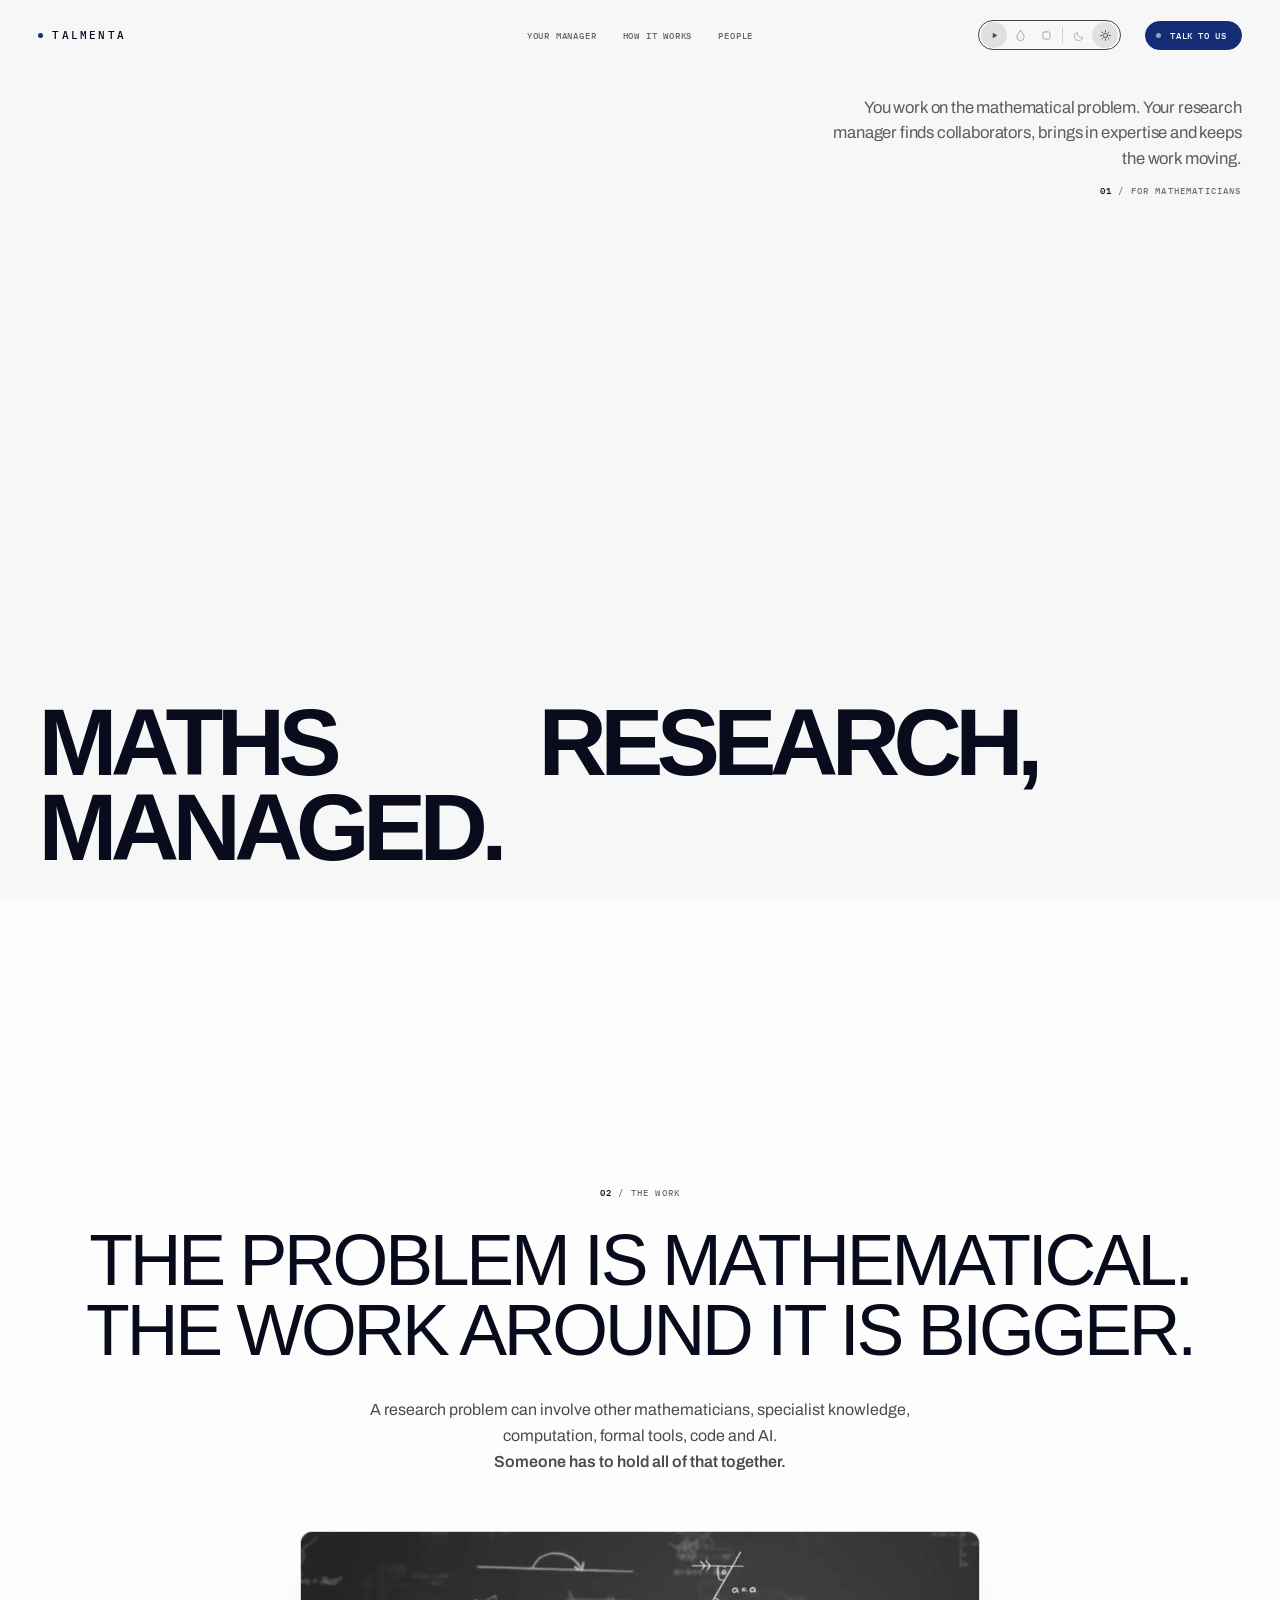
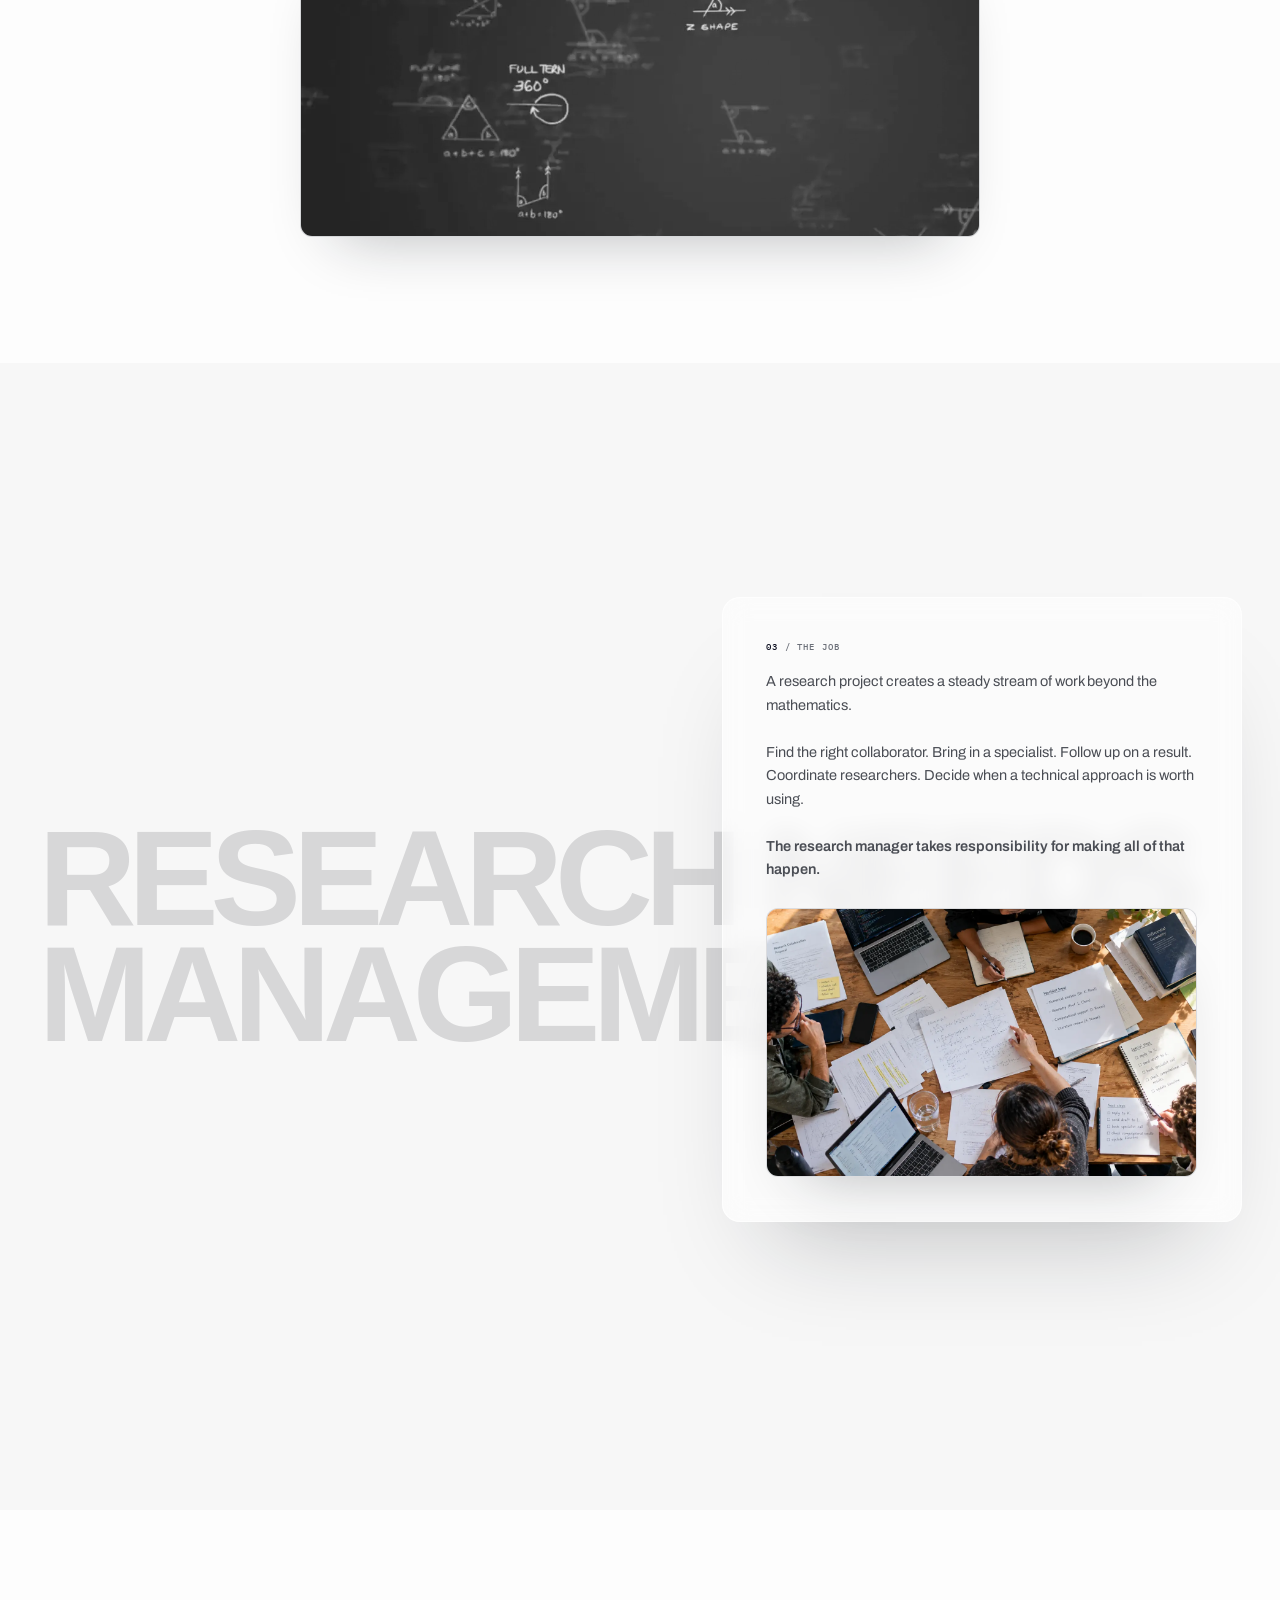
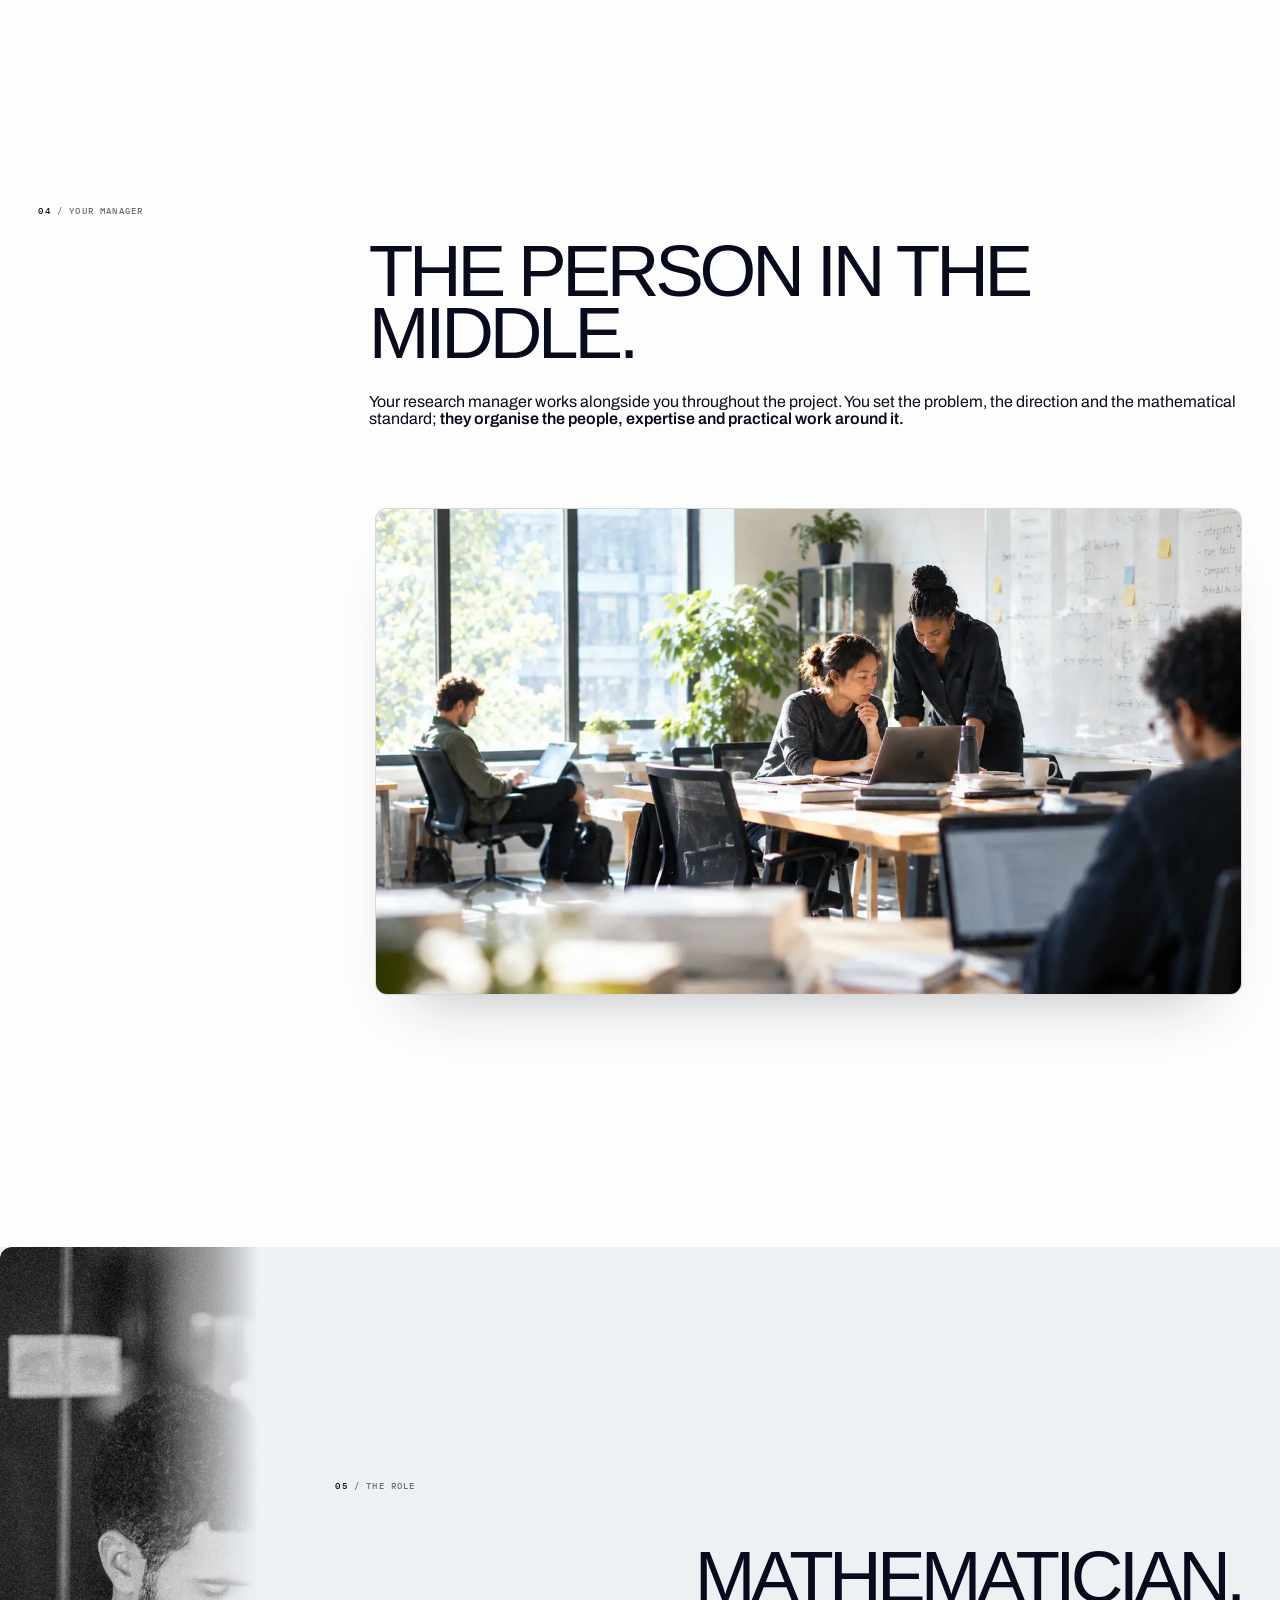
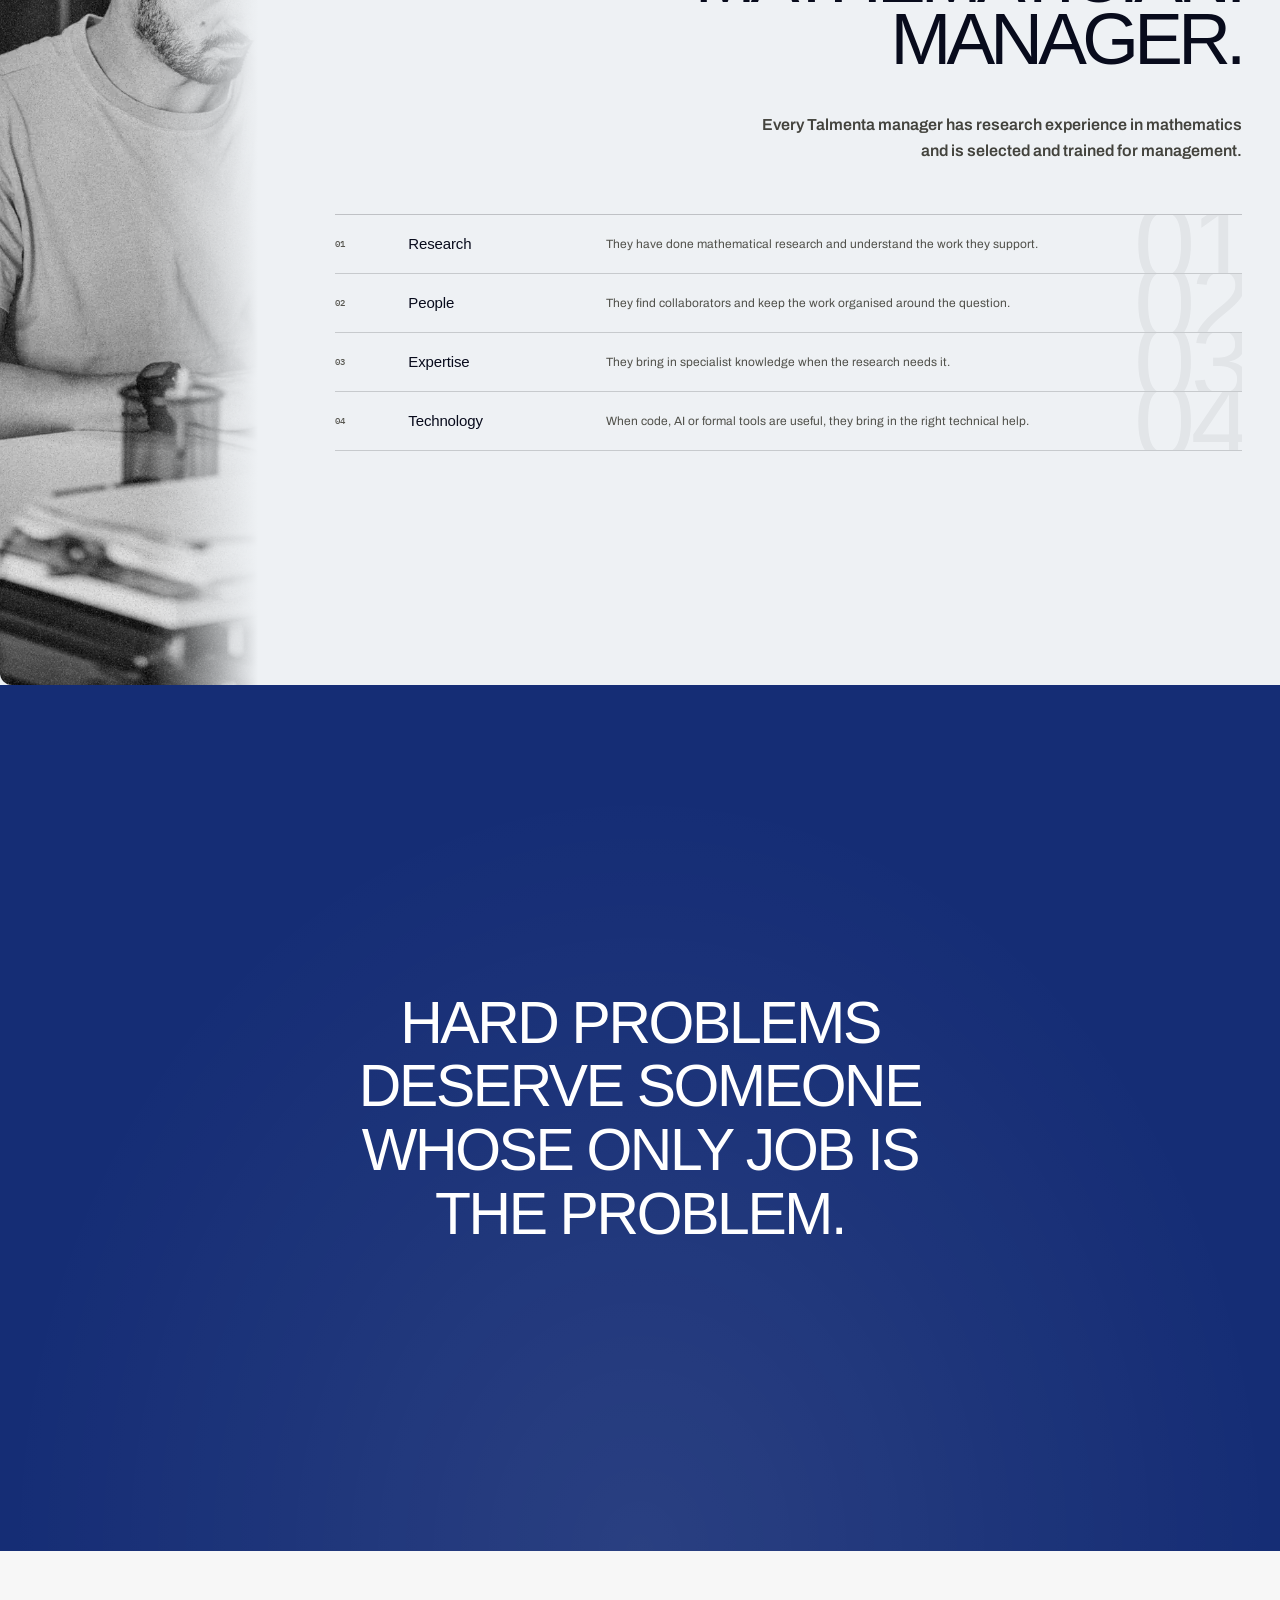
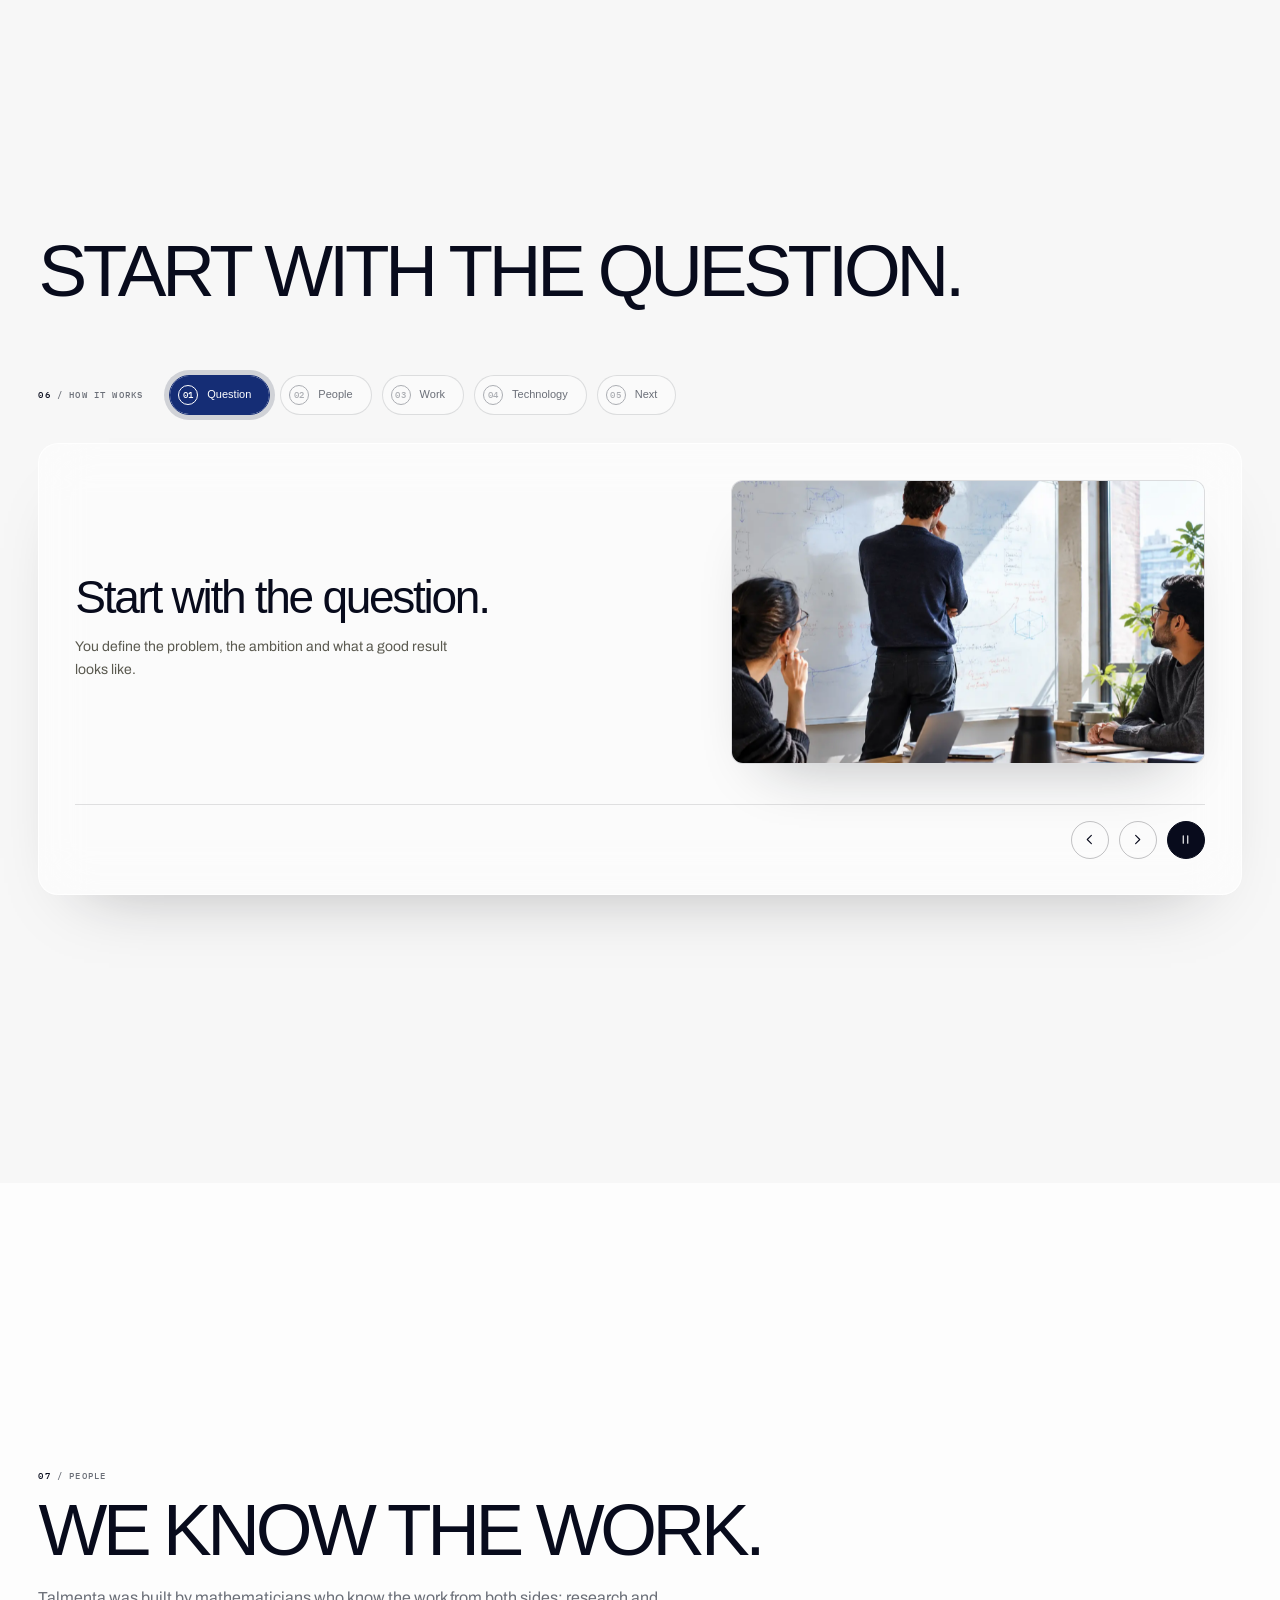
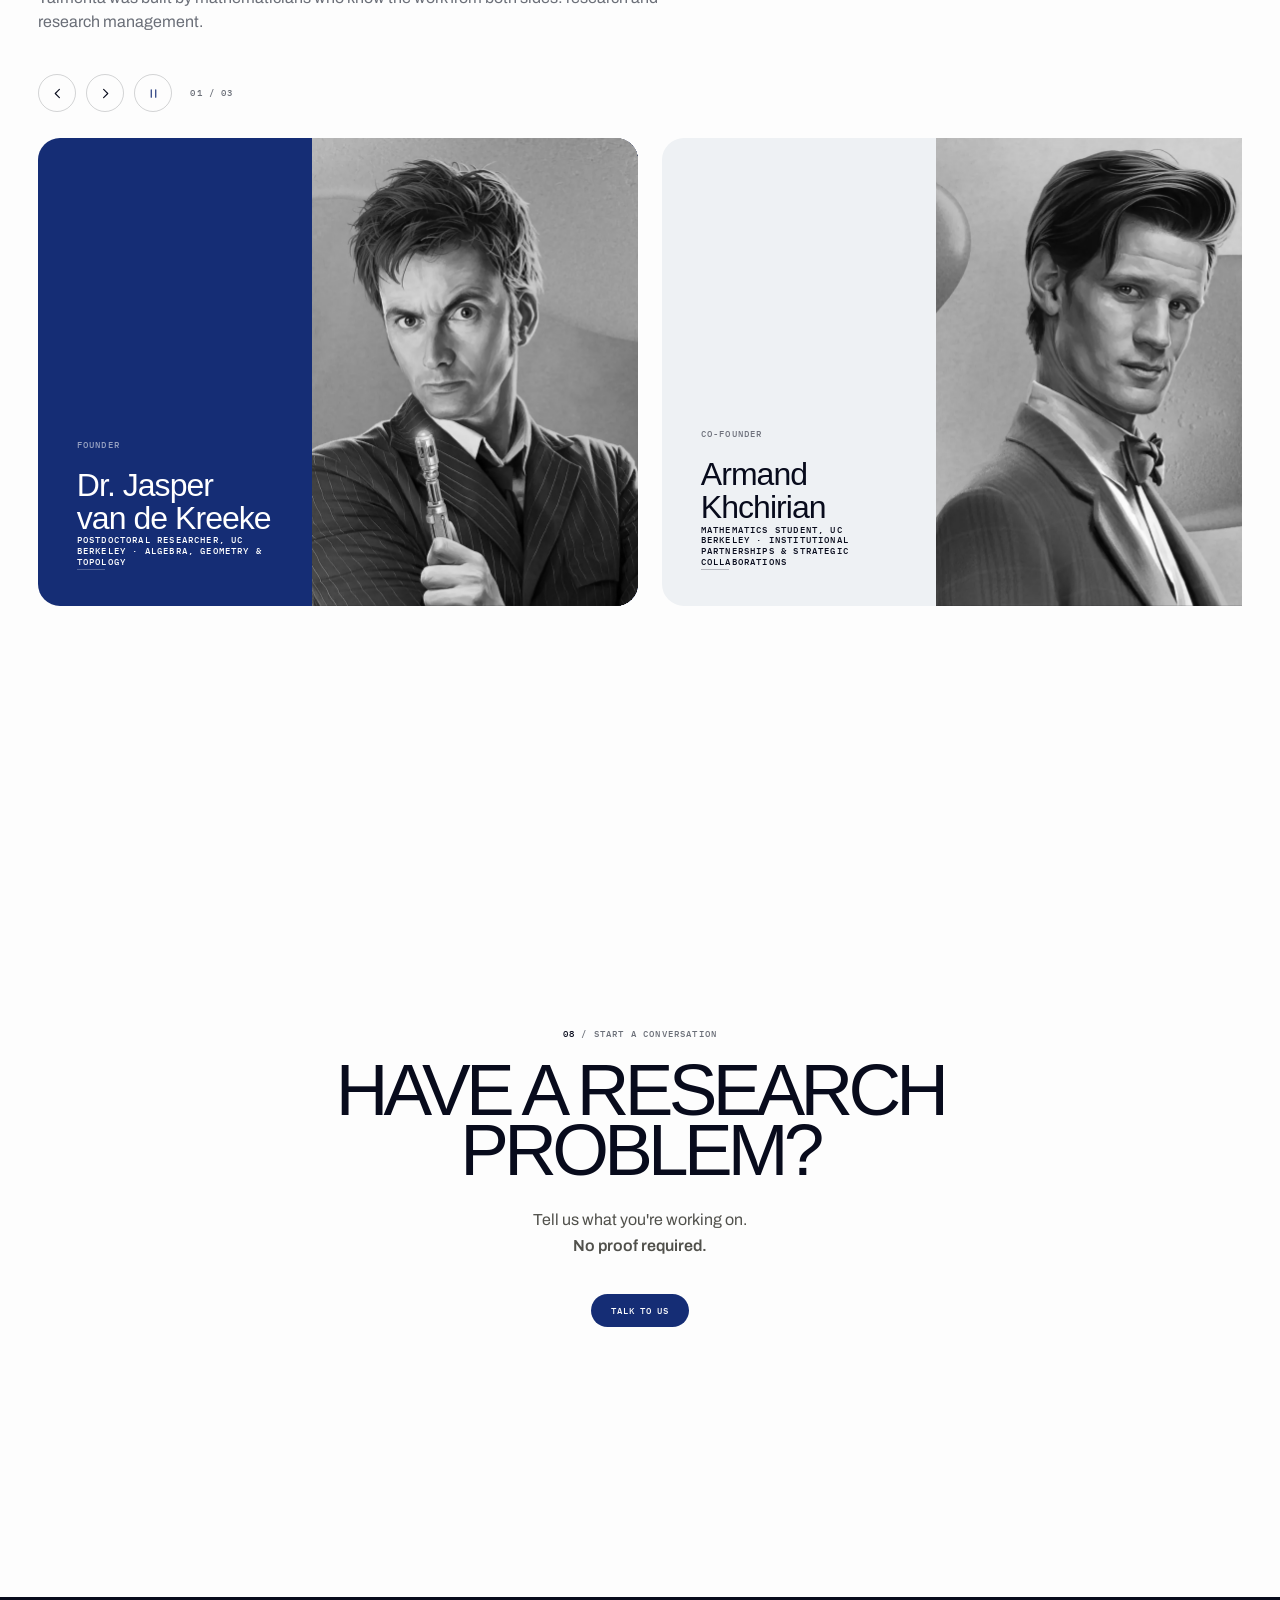
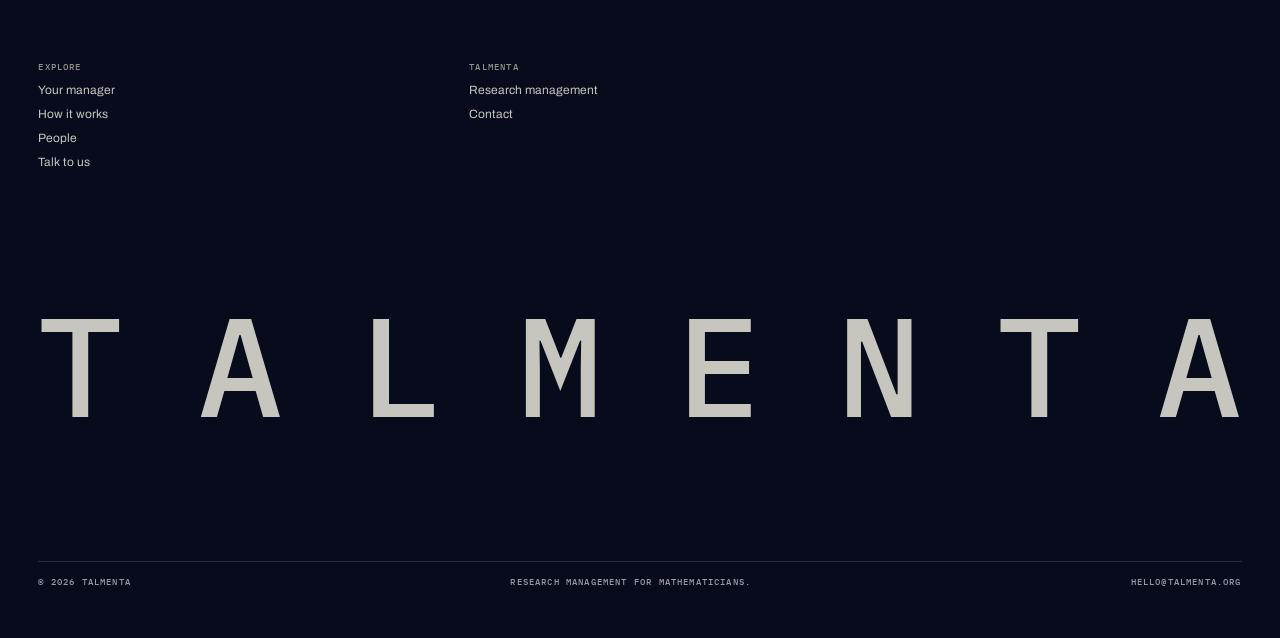
==== commit 1766eaaf: "Add files via upload" ====
--- a/index.html
+++ b/index.html
@@ -1,6 +1,7 @@
 <!doctype html>
 <html lang="en" data-theme="dark">
  <head>
+  <script>(function(){try{var s=localStorage.getItem('talmenta-theme');var l=!s&&window.matchMedia&&window.matchMedia('(prefers-color-scheme: light)').matches;document.documentElement.dataset.theme=(s||(l?'light':'dark'));}catch(e){}})();</script>
   <meta charset="utf-8"/>
   <meta content="width=device-width,initial-scale=1" name="viewport"/>
   <title>
@@ -900,7 +901,8 @@
 };
 observeHeaderTheme();
 
-/* theme preference - dark is the permanent first-visit default */
+/* theme preference - first visit follows the OS/browser color-scheme setting; a manual
+   toggle is then remembered and takes priority on future visits */
 const themeToggle=document.getElementById('themeToggle');
 const applyTheme=theme=>{
   const next=theme==='light'?'light':'dark';
@@ -913,7 +915,13 @@
   observeHeaderTheme();
 };
 const savedTheme=localStorage.getItem('talmenta-theme');
-applyTheme(savedTheme==='light'?'light':'dark');
+const systemPrefersLight=window.matchMedia&&window.matchMedia('(prefers-color-scheme: light)').matches;
+applyTheme(savedTheme||(systemPrefersLight?'light':'dark'));
+if(!savedTheme&&window.matchMedia){
+  window.matchMedia('(prefers-color-scheme: light)').addEventListener('change',e=>{
+    if(!localStorage.getItem('talmenta-theme'))applyTheme(e.matches?'light':'dark');
+  });
+}
 if(themeToggle){
   themeToggle.addEventListener('click',()=>{
     const next=document.documentElement.dataset.theme==='light'?'dark':'light';
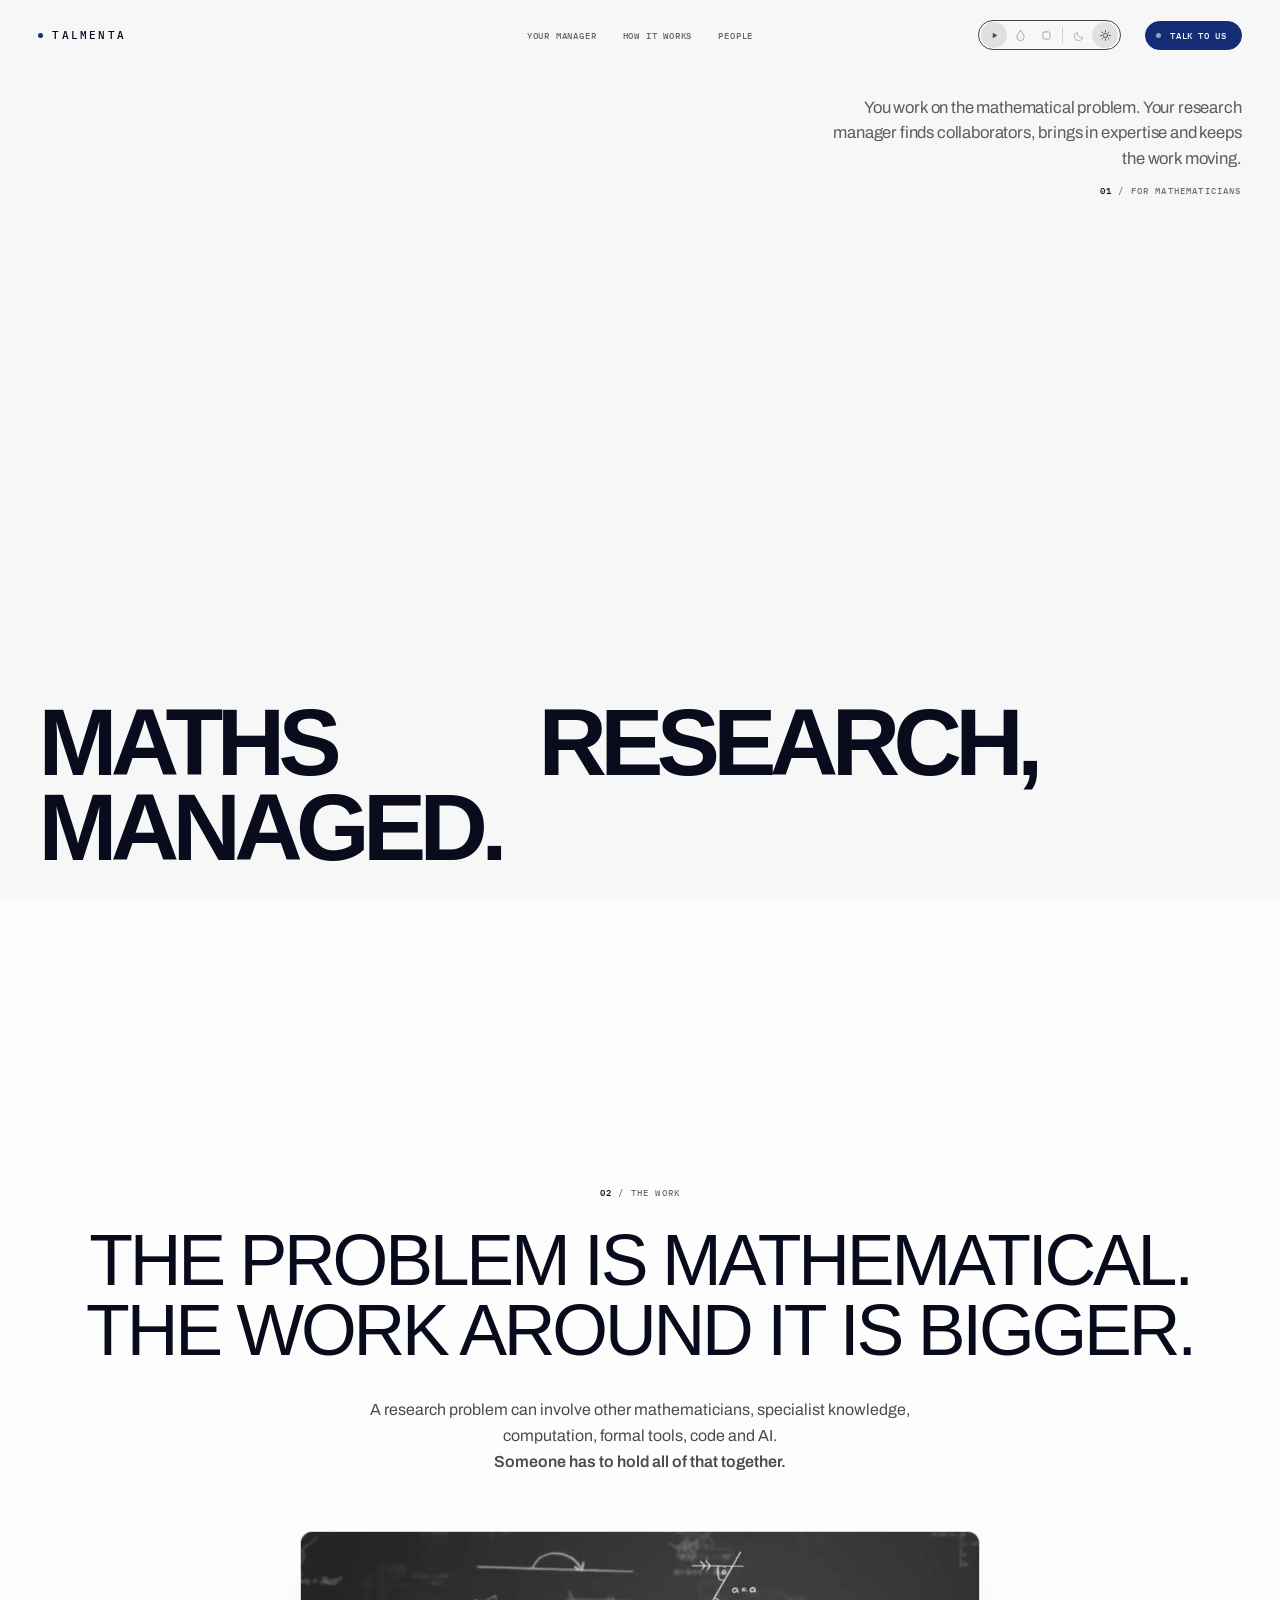
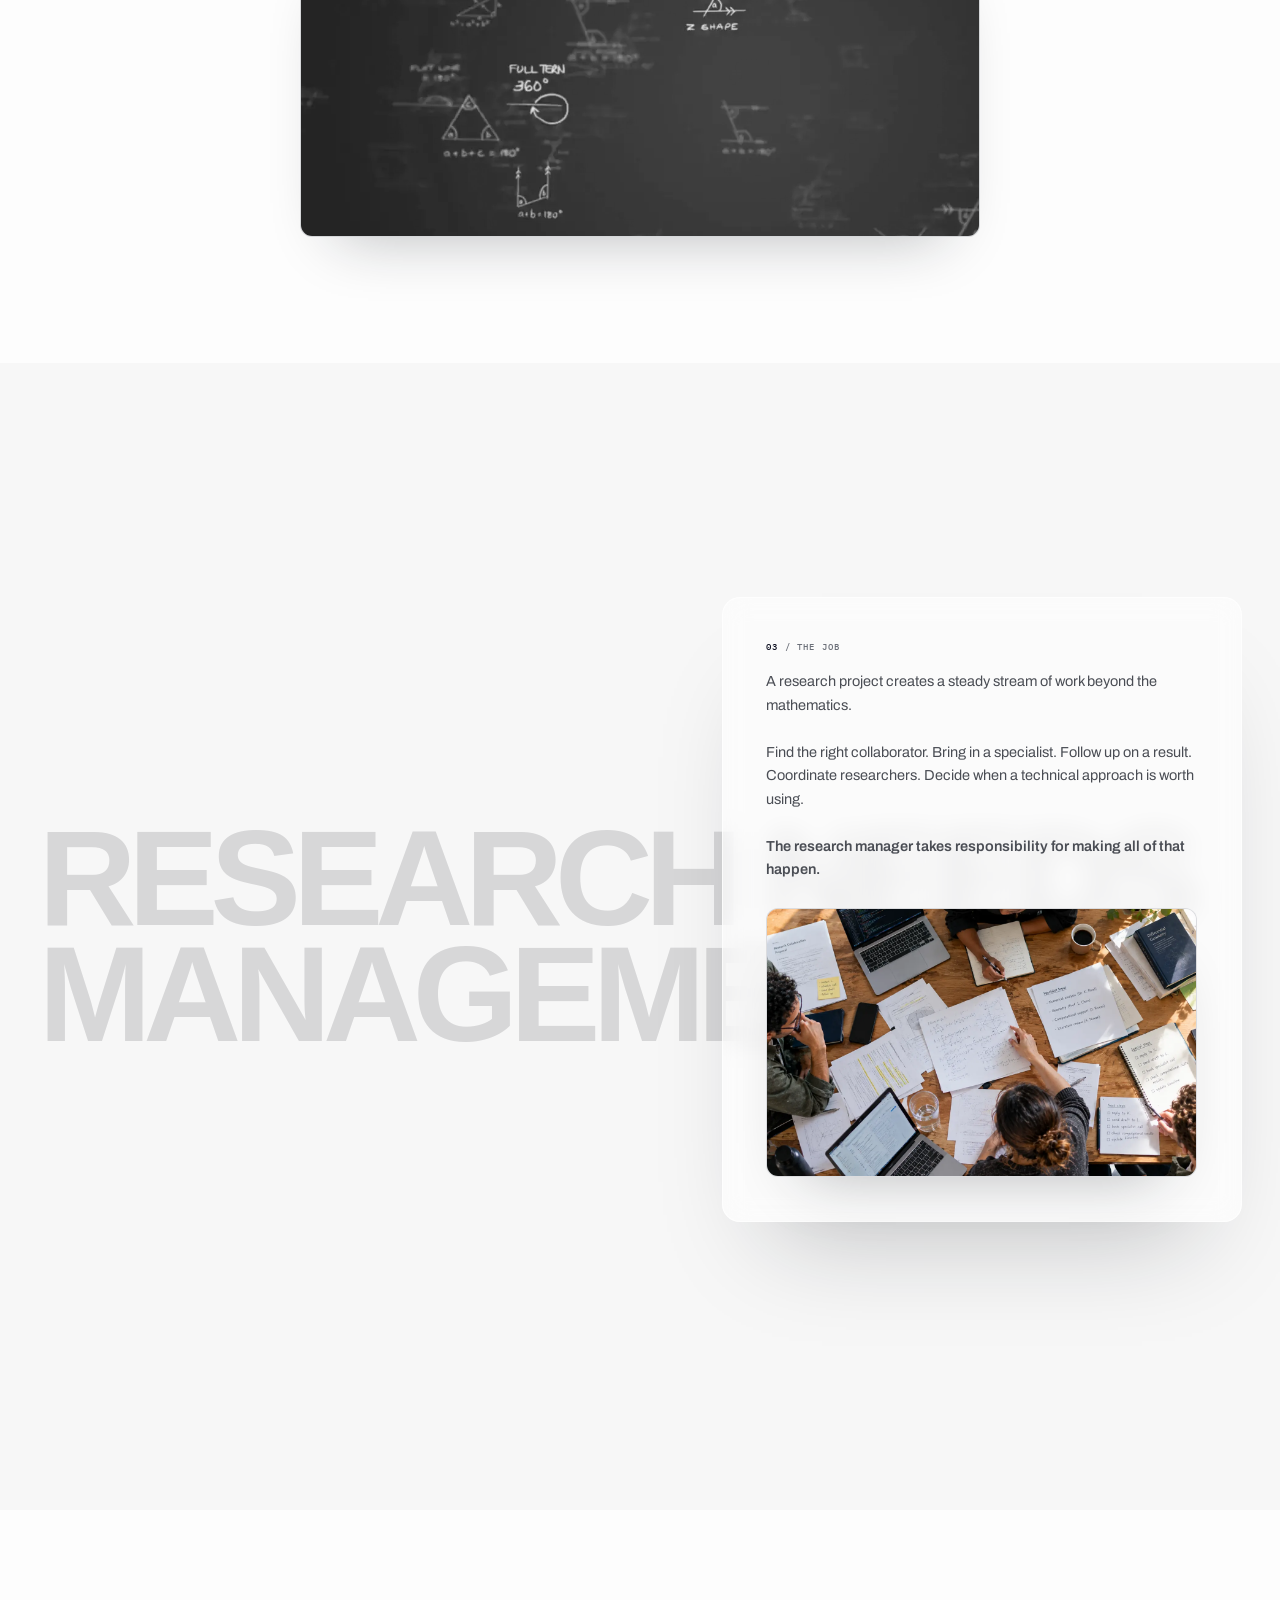
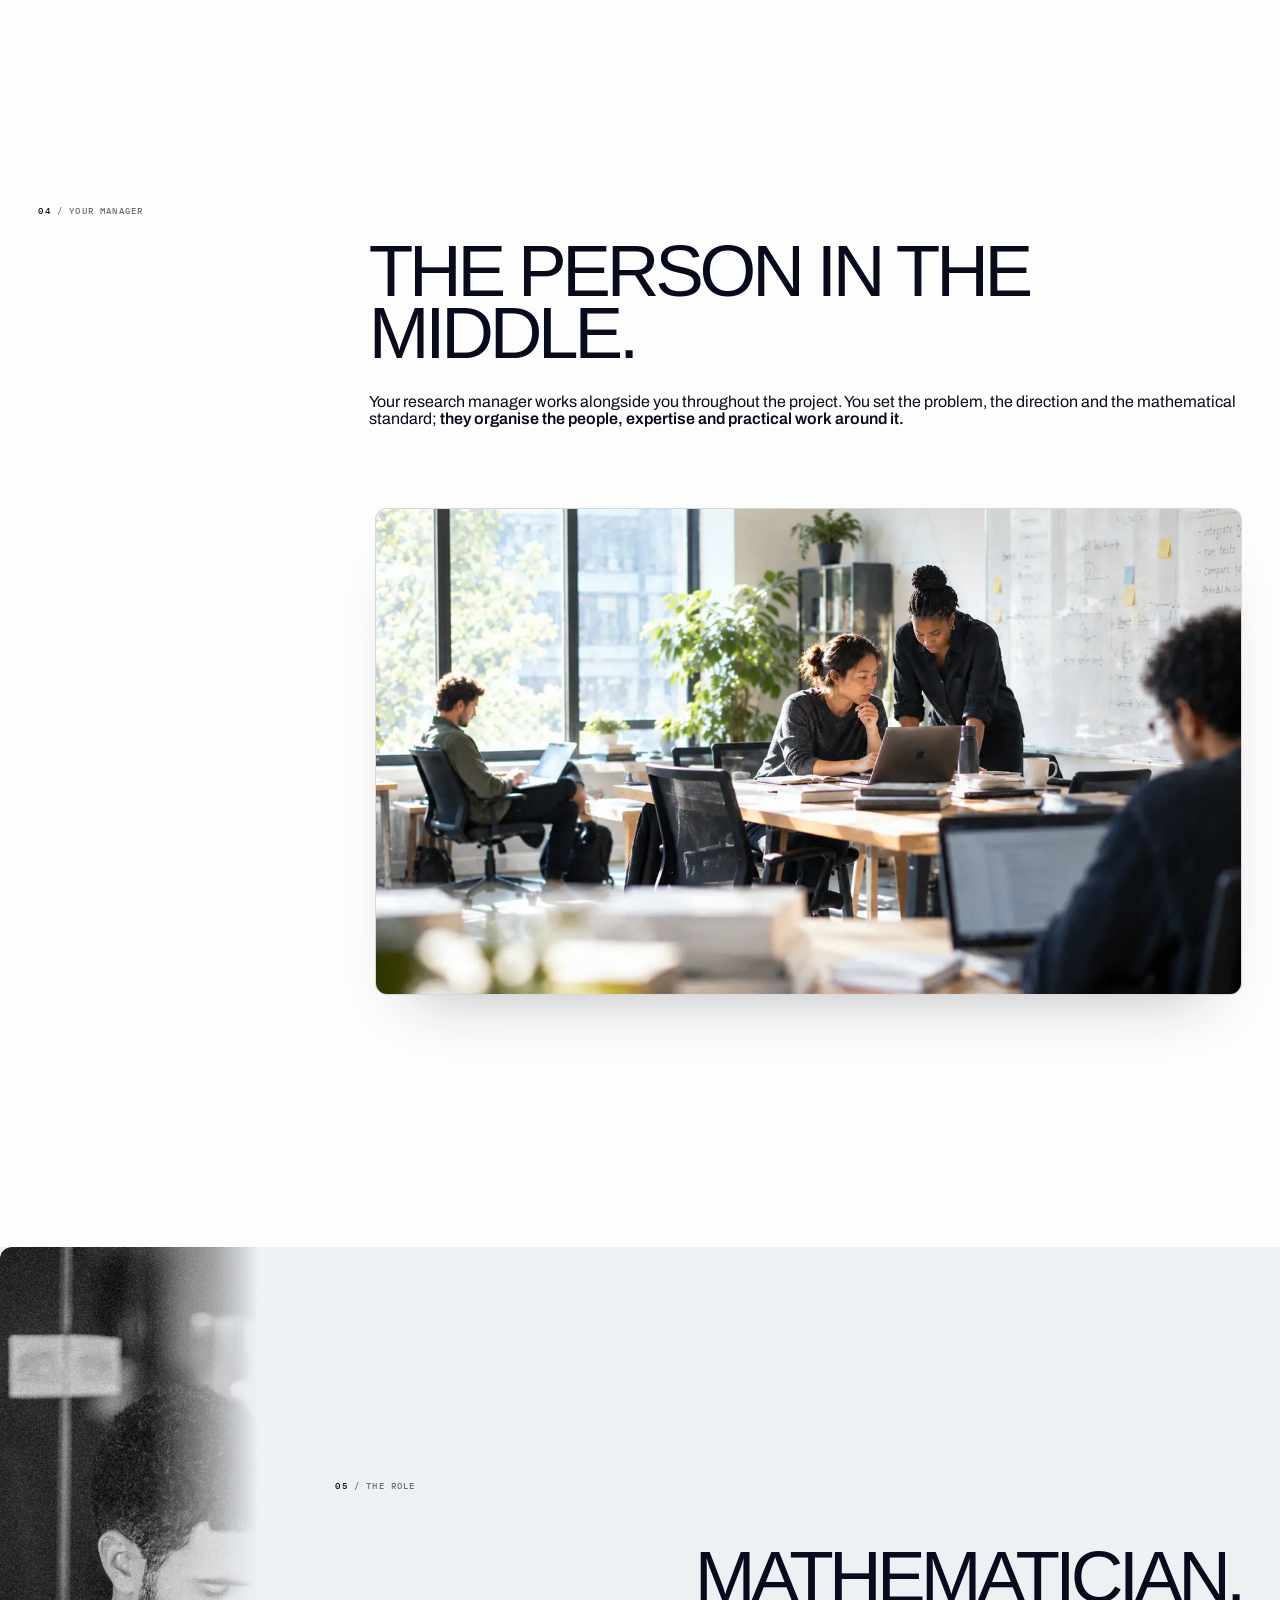
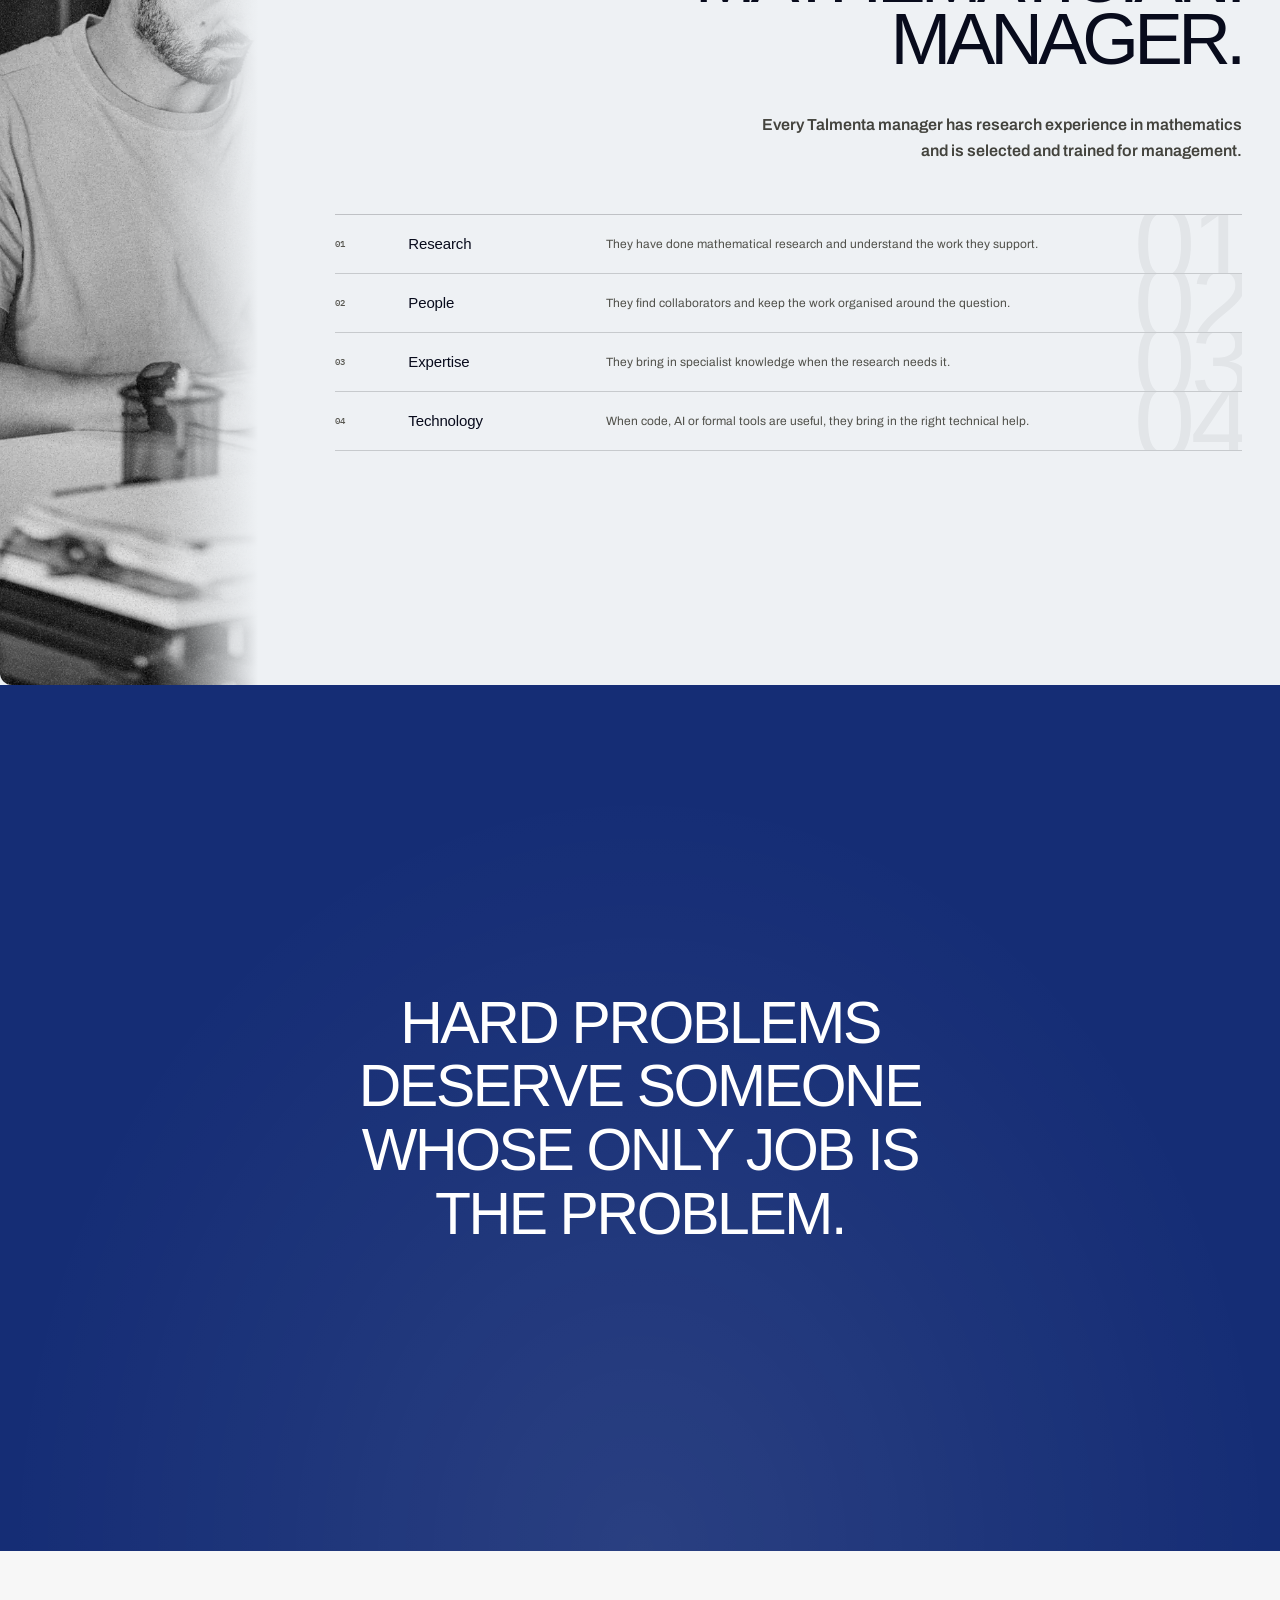
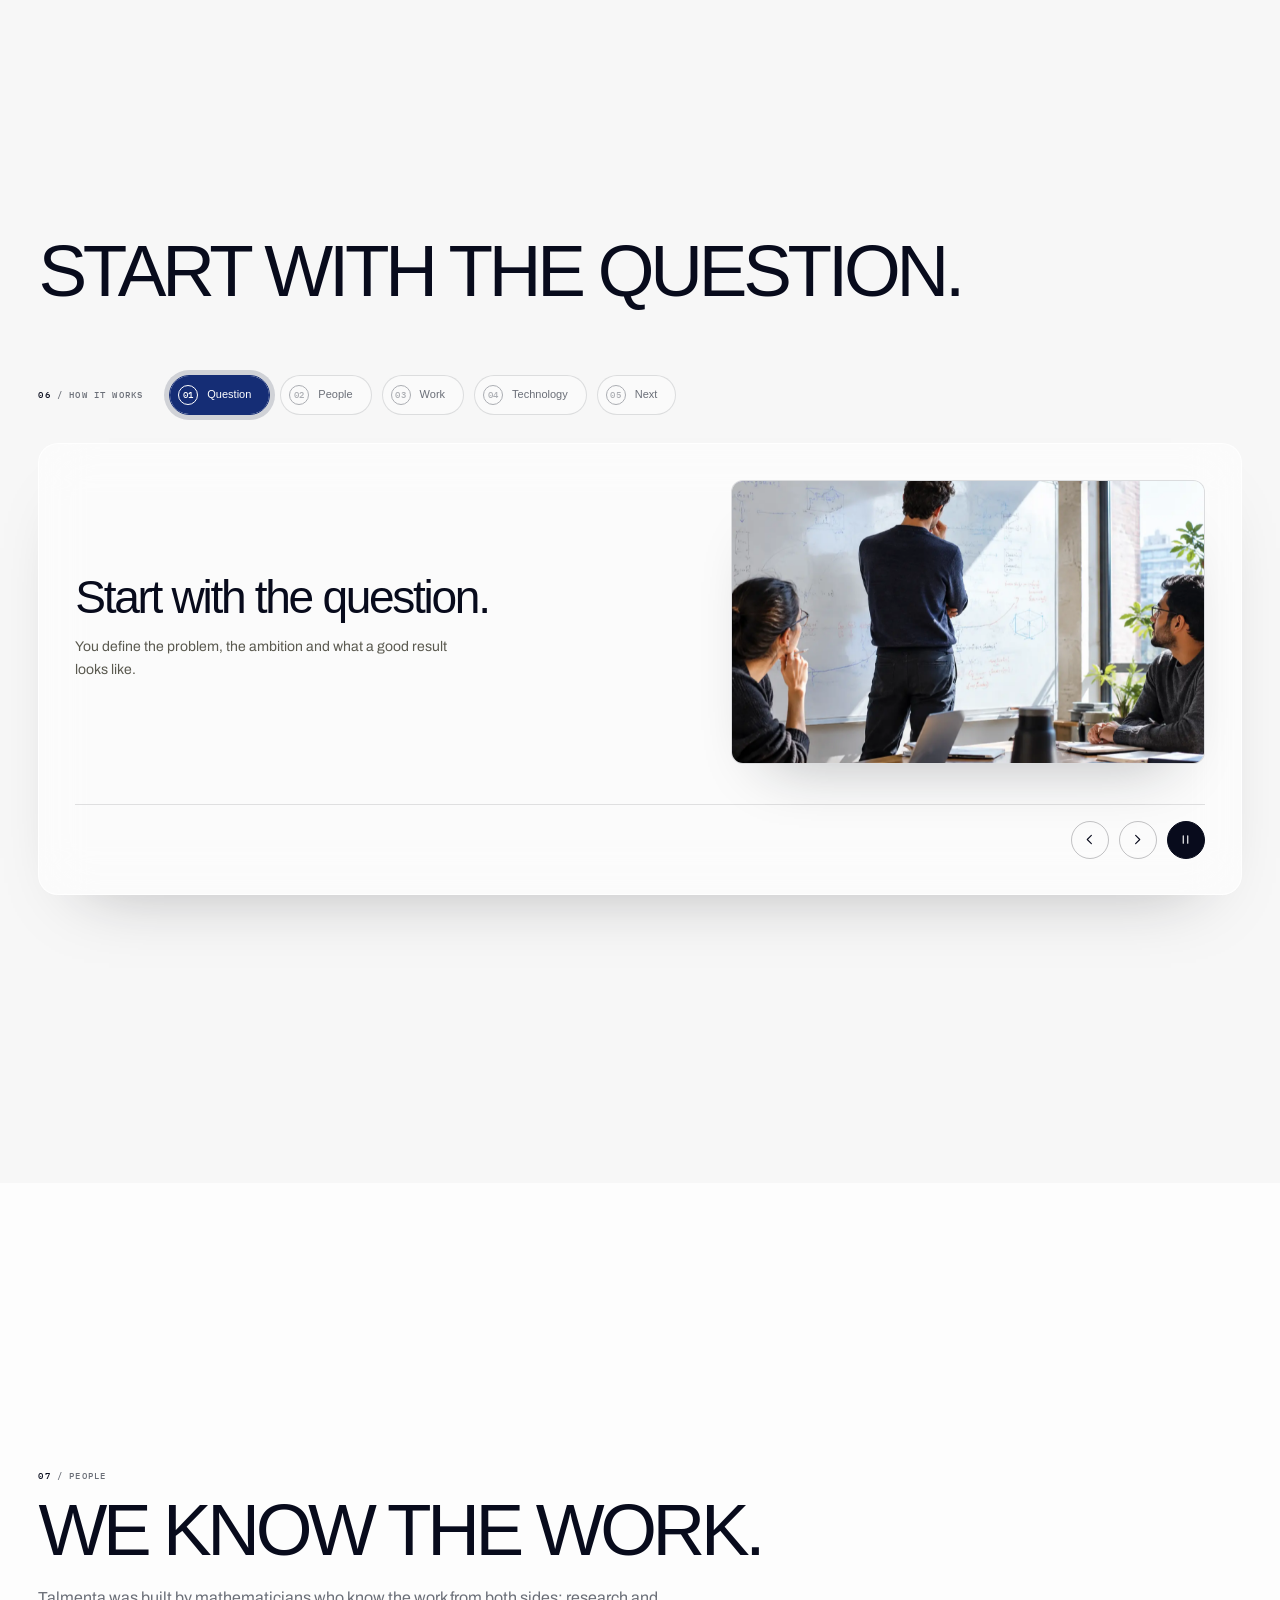
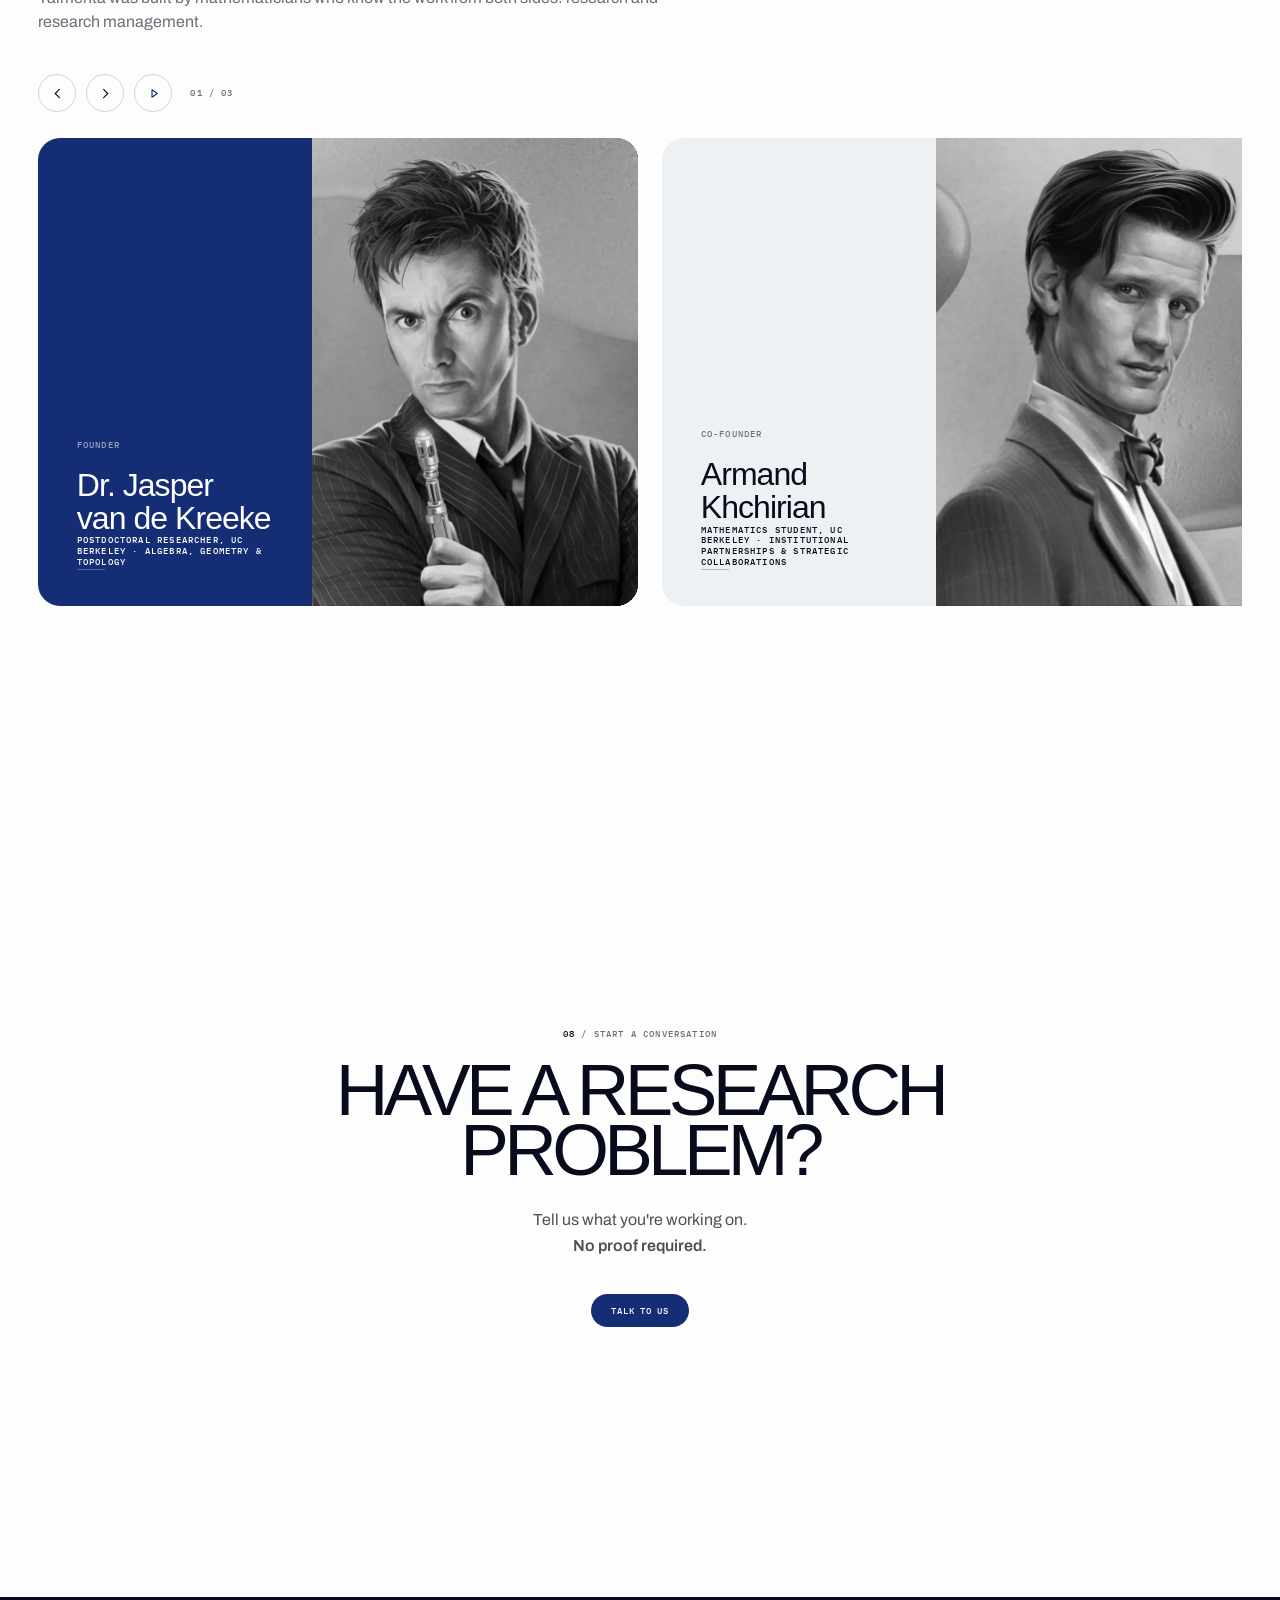
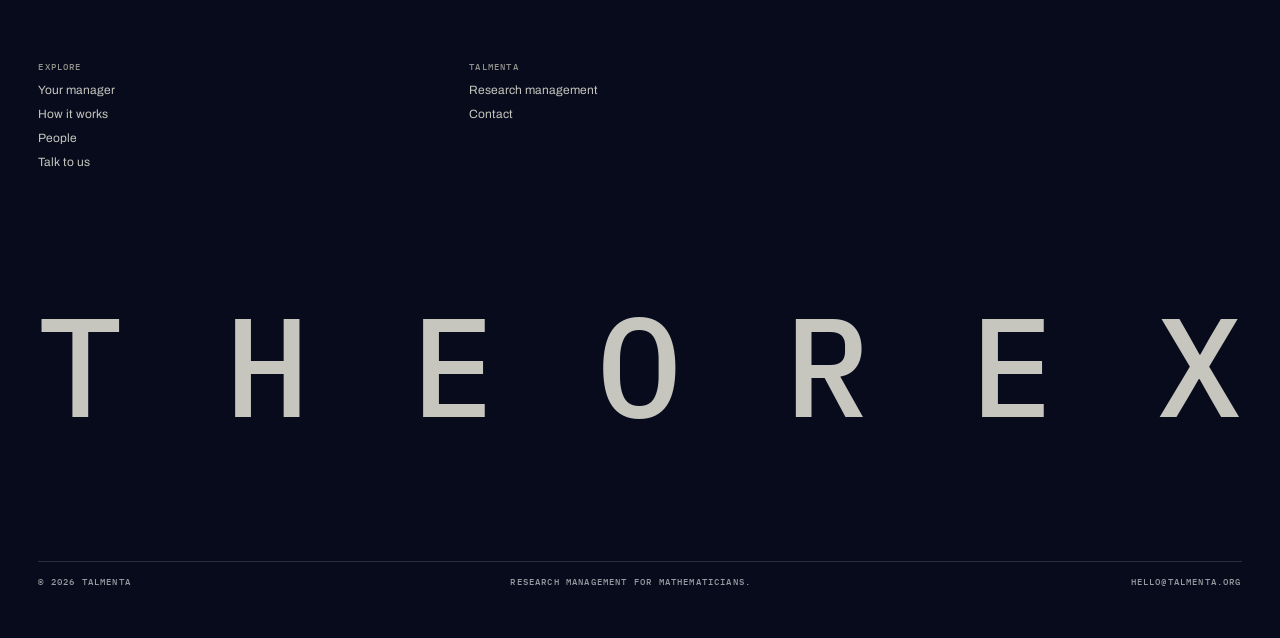
==== commit 5bcc67a1: "Add files via upload" ====
--- a/index.html
+++ b/index.html
@@ -1,18 +1,21 @@
 <!doctype html>
-<html lang="en" data-theme="dark">
+<html lang="en" data-theme="dark" data-hero="video">
  <head>
-  <script>(function(){try{var s=localStorage.getItem('talmenta-theme');var l=!s&&window.matchMedia&&window.matchMedia('(prefers-color-scheme: light)').matches;document.documentElement.dataset.theme=(s||(l?'light':'dark'));}catch(e){}})();</script>
+  <script>(function(){try{var d=document.documentElement,s=localStorage.getItem('talmenta-theme'),h=localStorage.getItem('talmenta-hero'),l=!s&&window.matchMedia&&window.matchMedia('(prefers-color-scheme: light)').matches;d.dataset.theme=s||(l?'light':'dark');d.dataset.hero=h||'video';}catch(e){}})();</script>
   <meta charset="utf-8"/>
   <meta content="width=device-width,initial-scale=1" name="viewport"/>
   <title>
    Talmenta · Research management for mathematicians
   </title>
   <meta content="Talmenta provides dedicated research managers for mathematicians. They organise collaborators, specialist expertise and technical work around mathematical research." name="description"/>
+  <link href="https://api.fontshare.com" rel="preconnect"/>
+  <link href="https://fonts.googleapis.com" rel="preconnect"/>
+  <link crossorigin="" href="https://fonts.gstatic.com" rel="preconnect"/>
+  <link href="https://api.fontshare.com/v2/css?f[]=satoshi@500,600&display=swap" rel="stylesheet"/>
+  <link href="https://fonts.googleapis.com/css2?family=Archivo:wght@400;500;600&family=IBM+Plex+Mono:wght@400;500&display=swap" rel="stylesheet"/>
   <link href="data:image/svg+xml,%3Csvg xmlns='http://www.w3.org/2000/svg' viewBox='0 0 64 64'%3E%3Crect width='64' height='64' rx='14' fill='%2317171c'/%3E%3Ctext x='32' y='45' font-family='Arial,sans-serif' font-weight='700' font-size='34' fill='%23ffffff' text-anchor='middle'%3EM%3C/text%3E%3C/svg%3E" rel="icon"/>
   <style>
-   @import url("https://api.fontshare.com/v2/css?f[]=satoshi@500,600&display=swap");
-@import url("https://fonts.googleapis.com/css2?family=Archivo:wght@400;500;600&family=IBM+Plex+Mono:wght@400;500&display=swap");
-:root{--ink:#17171c;--paper:#f5f2e9;--paper2:#ebe8de;--white:#f8f7f2;--sage:#cbd0bb;--lime:#dcff43;--accent-blue:#152d75;--muted:#77766f;--line:rgba(23,23,28,.15);--darkline:rgba(248,247,242,.18);--display:"Satoshi",Arial,sans-serif;--body:"Archivo",Arial,sans-serif;--mono:"IBM Plex Mono",monospace;--ease:cubic-bezier(.16,1,.3,1);--gutter:clamp(22px,3vw,48px);--max:1500px}
+   :root{--ink:#17171c;--paper:#f5f2e9;--paper2:#ebe8de;--white:#f8f7f2;--sage:#cbd0bb;--lime:#dcff43;--accent-blue:#152d75;--muted:#77766f;--line:rgba(23,23,28,.15);--darkline:rgba(248,247,242,.18);--display:"Satoshi",Arial,sans-serif;--body:"Archivo",Arial,sans-serif;--mono:"IBM Plex Mono",monospace;--ease:cubic-bezier(.16,1,.3,1);--gutter:clamp(22px,3vw,48px);--max:1500px}
 *{box-sizing:border-box}
 /* shared left-to-right lime fill on hover - used by the nav CTA */.fill-hover{position:relative;overflow:hidden}.fill-hover:after{content:"";position:absolute;inset:0;background:var(--lime);transform:scaleX(0);transform-origin:left;z-index:0;transition:transform .4s var(--ease)}.fill-hover:hover:after{transform:scaleX(1)}
 html{scroll-behavior:smooth}body{margin:0;background:var(--paper);color:var(--ink);font-family:var(--body);overflow-x:hidden}body:after{content:"";position:fixed;inset:0;z-index:39;pointer-events:none;opacity:.035;mix-blend-mode:overlay;background-image:url("data:image/svg+xml,%3Csvg xmlns='http://www.w3.org/2000/svg' width='120' height='120'%3E%3Cfilter id='n'%3E%3CfeTurbulence type='fractalNoise' baseFrequency='0.9' numOctaves='2' stitchTiles='stitch'/%3E%3C/filter%3E%3Crect width='100%25' height='100%25' filter='url(%23n)'/%3E%3C/svg%3E")}a{color:inherit;text-decoration:none}button{font:inherit;color:inherit}h1,h2,h3,p{margin:0}h1,h2,h3{font-family:var(--display);font-weight:500;font-style:normal}h1 em,h2 em,h3 em{font-style:normal}p strong{font-weight:600}.container{width:min(calc(100% - var(--gutter)*2),var(--max));margin:auto}.mono{font:500 9px/1.2 var(--mono);letter-spacing:.13em;text-transform:uppercase}.eyebrow{color:var(--muted)}.eyebrow strong{color:var(--ink);font-weight:500}.dark .eyebrow strong,.bg-dark .eyebrow strong{color:var(--white)}.bg-dark .eyebrow{color:#92928b}::selection{background:var(--lime);color:var(--ink)}
@@ -35,7 +38,7 @@
 @keyframes thesisGlassDrift{to{transform:translate(calc(-50% + 30px),calc(-50% - 20px)) rotate(1.2deg)}}
 .shift,.human,.programme,.people,.start{position:relative;overflow:hidden}
 /* final frontend pass - restrained motion and clearer controls */
-.carousel-arrow svg,.carousel-play svg,.pill-newsletter-submit svg{width:15px;height:15px;display:block;fill:none;stroke:currentColor;stroke-width:1.5;stroke-linecap:round;stroke-linejoin:round}.carousel-play .icon-play{display:none}.carousel-play.is-paused .icon-pause{display:none}.carousel-play.is-paused .icon-play{display:block}
+.carousel-arrow svg,.carousel-play svg,.pill-contact-submit svg{width:15px;height:15px;display:block;fill:none;stroke:currentColor;stroke-width:1.5;stroke-linecap:round;stroke-linejoin:round}.carousel-play .icon-play{display:none}.carousel-play.is-paused .icon-pause{display:none}.carousel-play.is-paused .icon-play{display:block}
 .pill{transform:translateY(0);transition:border-color .35s var(--ease),color .3s var(--ease),box-shadow .35s var(--ease),transform .35s var(--ease)}.pill:hover{transform:translateY(-2px)}
 .slide.active .slide-copy h3{animation:copySettle .7s var(--ease) both}@keyframes copySettle{from{opacity:0;transform:translateY(8px)}to{opacity:1;transform:none}}
 .people-card{transition:transform .55s var(--ease),box-shadow .55s var(--ease)}.people-card:hover{transform:translateY(-4px);box-shadow:0 28px 60px -42px rgba(0,0,0,.55)}
@@ -122,12 +125,12 @@
 html[data-theme="light"] .people-card[data-tone="sage"]{background:var(--sage);color:var(--ink)}
 html[data-theme="light"] .people-card[data-tone="paper"]{background:#e4e8ec;color:var(--ink)}
 html[data-theme="light"] .start-sub{color:#51514c}
-html[data-theme="light"] .pill-newsletter{background:var(--accent-blue);color:var(--white)}
-html[data-theme="light"] .pill-newsletter-reveal{background:var(--accent-blue)}
-html[data-theme="light"] .pill-newsletter-input{border-bottom-color:rgba(255,255,255,.35);color:var(--white)}
-html[data-theme="light"] .pill-newsletter-input::placeholder{color:rgba(255,255,255,.5)}
-html[data-theme="light"] .pill-newsletter-input:focus{border-bottom-color:var(--white)}
-html[data-theme="light"] .pill-newsletter-submit{color:var(--white)}
+html[data-theme="light"] .pill-contact{background:var(--accent-blue);color:var(--white)}
+html[data-theme="light"] .pill-contact-reveal{background:var(--accent-blue)}
+html[data-theme="light"] .pill-contact-input{border-bottom-color:rgba(255,255,255,.35);color:var(--white)}
+html[data-theme="light"] .pill-contact-input::placeholder{color:rgba(255,255,255,.5)}
+html[data-theme="light"] .pill-contact-input:focus{border-bottom-color:var(--white)}
+html[data-theme="light"] .pill-contact-submit{color:var(--white)}
 html[data-theme="light"] footer{background:var(--ink);color:var(--white)}
 html[data-theme="light"] .footer-col .label{color:#92928d}
 html[data-theme="light"] .footer-bottom{color:#979aa0}
@@ -189,7 +192,7 @@
 .people-card:hover .people-detail{margin-top:14px;font-size:9px;letter-spacing:.08em;text-transform:uppercase;opacity:.55}
 .people-photo{position:relative;overflow:hidden;background:#29292e;isolation:isolate}
 .people-photo img{width:100%;height:100%;object-fit:cover;filter:url(#talmenta-duotone);opacity:1;transform:scale(var(--photo-scale,1));transform-origin:center;transition:transform .55s var(--ease);backface-visibility:hidden;-webkit-backface-visibility:hidden;will-change:transform}.people-photo .people-color{position:absolute;inset:0;width:100%;height:100%;object-fit:cover;filter:none;pointer-events:none;opacity:0;transform:scale(var(--photo-scale,1));transform-origin:center;mask-image:radial-gradient(ellipse 108px 132px at var(--spot-x,50%) var(--spot-y,50%),#000 0%,#000 48%,rgba(0,0,0,.92) 62%,transparent 100%);-webkit-mask-image:radial-gradient(ellipse 108px 132px at var(--spot-x,50%) var(--spot-y,50%),#000 0%,#000 48%,rgba(0,0,0,.92) 62%,transparent 100%);mask-repeat:no-repeat;-webkit-mask-repeat:no-repeat;transition:opacity .18s ease,transform .55s var(--ease)}.people-photo:hover{--photo-scale:1.045}.people-photo.is-loupe .people-color{opacity:1}
-/* start */.start{min-height:70vh;padding:15vh 0 30vh;display:flex;align-items:center;justify-content:center;text-align:center}.start-center{display:flex;flex-direction:column;align-items:center;max-width:760px;margin:0 auto}.start h2{margin-top:20px;font-size:clamp(35px,5.7vw,89px);line-height:.83;letter-spacing:-.065em}.start-sub{max-width:520px;margin:26px auto 0;color:#62615b;font-size:16px;line-height:1.65}.start-actions{margin-top:34px;display:flex;align-items:center;gap:14px}.pill-newsletter{position:relative;display:inline-flex;align-items:center;background:var(--lime);border-radius:999px;padding:12px 20px;font:500 9px/1 var(--mono);letter-spacing:.08em;text-transform:uppercase;color:var(--ink);margin:0}.pill-newsletter-reveal{position:absolute;top:0;bottom:0;left:calc(100% - 20px);display:flex;align-items:center;gap:10px;white-space:nowrap;max-width:0;overflow:hidden;background:var(--lime);border-radius:0 999px 999px 0;transition:max-width .45s var(--ease),padding .45s var(--ease);padding:0}.pill-newsletter:hover .pill-newsletter-reveal,.pill-newsletter:focus-within .pill-newsletter-reveal{max-width:300px;padding:0 16px 0 26px}.pill-newsletter-input{width:190px;border:0;border-bottom:1px solid rgba(23,23,28,.35);background:transparent;padding:0 0 2px;font:500 10px/1 var(--mono);letter-spacing:.03em;text-transform:none;color:var(--ink);outline:0;transition:border-color .3s var(--ease)}.pill-newsletter-input::placeholder{color:rgba(23,23,28,.45)}.pill-newsletter-input:focus{border-bottom-color:var(--ink)}.pill-newsletter-submit{flex:0 0 auto;border:0;background:none;color:var(--ink);font-size:13px;line-height:1;cursor:pointer;opacity:.7;transition:opacity .2s var(--ease),transform .2s var(--ease)}.pill-newsletter-submit:hover{opacity:1;transform:translateX(2px)}
+/* start */.start{min-height:70vh;padding:15vh 0 30vh;display:flex;align-items:center;justify-content:center;text-align:center}.start-center{display:flex;flex-direction:column;align-items:center;max-width:760px;margin:0 auto}.start h2{margin-top:20px;font-size:clamp(35px,5.7vw,89px);line-height:.83;letter-spacing:-.065em}.start-sub{max-width:520px;margin:26px auto 0;color:#62615b;font-size:16px;line-height:1.65}.start-actions{margin-top:34px;display:flex;align-items:center;gap:14px}.pill-contact{position:relative;display:inline-flex;align-items:center;background:var(--lime);border-radius:999px;padding:12px 20px;font:500 9px/1 var(--mono);letter-spacing:.08em;text-transform:uppercase;color:var(--ink);margin:0}.pill-contact-reveal{position:absolute;top:0;bottom:0;left:calc(100% - 20px);display:flex;align-items:center;gap:10px;white-space:nowrap;max-width:0;overflow:hidden;background:var(--lime);border-radius:0 999px 999px 0;transition:max-width .45s var(--ease),padding .45s var(--ease);padding:0}.pill-contact:hover .pill-contact-reveal,.pill-contact:focus-within .pill-contact-reveal{max-width:300px;padding:0 16px 0 26px}.pill-contact-input{width:190px;border:0;border-bottom:1px solid rgba(23,23,28,.35);background:transparent;padding:0 0 2px;font:500 10px/1 var(--mono);letter-spacing:.03em;text-transform:none;color:var(--ink);outline:0;transition:border-color .3s var(--ease)}.pill-contact-input::placeholder{color:rgba(23,23,28,.45)}.pill-contact-input:focus{border-bottom-color:var(--ink)}.pill-contact-submit{flex:0 0 auto;border:0;background:none;color:var(--ink);font-size:13px;line-height:1;cursor:pointer;opacity:.7;transition:opacity .2s var(--ease),transform .2s var(--ease)}.pill-contact-submit:hover{opacity:1;transform:translateX(2px)}
 /* footer */footer{background:var(--ink);color:var(--white);padding:65px var(--gutter) 50px}.footer-grid{display:grid;grid-template-columns:1fr 1fr 1fr;gap:7vw}.footer-col{display:flex;flex-direction:column;gap:10px}.footer-col .label{color:#77776f}.footer-col a{font-size:12px;color:#c6c6bf;transition:color .2s}.footer-col a:hover{color:var(--white)}.footer-mark{display:flex;justify-content:space-between;align-items:center;width:100%;padding:min(14vh,150px) 0 min(14vh,150px)}.footer-mark span{font:500 clamp(48px,11vw,160px)/1 var(--mono);color:#c6c6bf}.footer-bottom{border-top:1px solid var(--darkline);padding-top:15px;display:flex;justify-content:space-between;color:#77776f}
 @media(max-width:900px){.nav{display:none}.controls-shell{margin-right:14px}.header-cta{display:none}.hero-top{top:48px;left:var(--gutter);align-items:flex-start;text-align:left;gap:10px}.hero-sub{text-align:left;max-width:100%}.hero h1{font-size:clamp(44px,9vw,84px);line-height:1.02;letter-spacing:-.04em;font-weight:700}.section-head{grid-template-columns:1fr}.shift{padding:24vh 0 20vh}.shift-media{margin-top:44px}.thesis{min-height:auto;padding:12vh var(--gutter) 16vh}.thesis-ghost{display:none}.thesis-panel{margin:0;width:100%}.human-media,.role-spine{position:relative;top:auto;bottom:auto;width:100%;height:52vh}.role-spine img{object-position:center 68%}.role-spine:after{background:linear-gradient(180deg,transparent 55%,var(--sage) 96%)}.role-body{margin-left:0;padding:16vh var(--gutter) 20vh}.role-heading-wrap,.role-heading-wrap h2,.role-copy>p{justify-content:flex-start;text-align:left;margin-left:0}.role-item{grid-template-columns:auto 1fr;column-gap:16px;row-gap:6px}.role-item .n{grid-column:1;grid-row:1}.role-item strong{grid-column:2;grid-row:1}.role-item .d{grid-column:1/-1;grid-row:2}.role-item .ghost{display:none}.slide{grid-template-columns:1fr;gap:26px}.slide-visual{aspect-ratio:16/9}.people-card{grid-template-columns:1fr;flex-basis:88%}.people-photo{aspect-ratio:4/5}.people-panel{padding:26px 22px}.footer-grid{grid-template-columns:1fr 1fr}.glass-field{display:block}.glass{width:clamp(150px,27vw,250px)}.thesis-glass{width:145vw;opacity:.58}.hero h1 .hero-media-inline{display:none}.hero h1 span.hero-line{display:block;height:auto}}
 @media(max-width:560px){.hero{min-height:820px}.section-head h2,.role-copy h2,.start h2,.shift h2,.people-head h2{font-size:clamp(35px,5.7vw,89px)}.carousel-pills{gap:8px}.pill{padding:7px 14px 7px 7px}.carousel-controls{flex-wrap:wrap}.footer-grid{grid-template-columns:1fr}.footer-bottom{display:block}.footer-bottom span{display:block;margin-bottom:8px}.glass{width:clamp(115px,29vw,190px)}}
@@ -250,10 +253,10 @@
    <section class="hero bg-dark" data-section="FOR MATHEMATICIANS">
     <div aria-hidden="true" class="glass-field hero-glass-field">
      <div class="glass hero-text-glass" style="width:clamp(420px,36.4vw,672px);--x:calc(42% + 90px);--y:calc(69vh + 5px);--dx:18px;--dy:-14px;--r:3deg;--dr:-2deg;--speed:46s">
-      <img alt="" src="talmentapics/glass/(5).webp"/>
+      <img alt="" src="talmentapics/glass/(5).webp" loading="eager" decoding="async"/>
      </div>
      <div class="glass hero-small-glass" style="width:clamp(63px,7.5vw,114px);--x:9%;--y:33.5vh;--dx:18px;--dy:-14px;--r:-4deg;--dr:-2deg;--speed:46s">
-      <img alt="" src="talmentapics/glass/(3).webp"/>
+      <img alt="" src="talmentapics/glass/(3).webp" loading="eager" decoding="async"/>
      </div>
     </div>
     <div class="hero-top reveal">
@@ -280,7 +283,7 @@
       <span class="hero-line">
        <span class="hero-word">MATH<span style="letter-spacing:0;display:inline">S</span></span>
        <span class="hero-media-inline" aria-hidden="true">
-        <video autoplay muted playsinline preload="auto" src="talmentapics/talmentavid.mp4"></video>
+        <video muted playsinline preload="none" data-src="talmentapics/talmentavid.mp4"></video>
        </span>
        <span class="hero-word">RESEARCH,</span>
       </span>
@@ -295,7 +298,7 @@
    <section class="shift bg-dark" data-section="THE WORK" id="model">
     <div aria-hidden="true" class="glass-field">
      <div class="glass" style="--x:calc(50% - 330px);--y:calc(31% - 50px);--dx:18px;--dy:-14px;--r:4deg;--dr:-2deg;--speed:46s">
-      <img alt="" src="talmentapics/glass/(11).webp"/>
+      <img alt="" src="talmentapics/glass/(11).webp" loading="lazy" decoding="async"/>
      </div>
     </div>
     <div class="container shift-inner">
@@ -316,13 +319,13 @@
       </strong>
      </p>
      <div class="shift-media media-frame dark transparent reveal">
-      <video autoplay="" loop="" muted="" playsinline="" poster="talmentapics/talmenta-research-model-expansion-poster.webp" src="talmentapics/talmenta-research-model-expansion.mp4">
+      <video loop="" muted="" playsinline="" preload="none" poster="talmentapics/talmenta-research-model-expansion-poster.webp" data-src="talmentapics/talmenta-research-model-expansion.mp4">
       </video>
      </div>
     </div>
    </section>
    <section class="thesis bg-dark" data-section="THE JOB">
-    <img alt="" aria-hidden="true" class="thesis-glass" src="talmentapics/glass/(7).webp"/>
+    <img alt="" aria-hidden="true" class="thesis-glass" src="talmentapics/glass/(7).webp" loading="lazy" decoding="async"/>
     <div aria-hidden="true" class="thesis-ghost reveal">
      RESEARCH NEEDS MANAGEMENT
     </div>
@@ -345,14 +348,14 @@
       </strong>
      </p>
      <div class="media-frame dark">
-      <img alt="" src="talmentapics/talmenta-human-research-system.webp"/>
+      <img alt="" src="talmentapics/talmenta-human-research-system.webp" loading="lazy" decoding="async"/>
      </div>
     </div>
    </section>
    <section class="human" data-section="YOUR MANAGER" id="manager-overview">
     <div aria-hidden="true" class="glass-field">
      <div class="glass" style="width:clamp(216px,19.2vw,324px);--x:calc(10% - 15px);--y:calc(15% + 55px);--dx:18px;--dy:-14px;--r:-5deg;--dr:-2deg;--speed:46s">
-      <img alt="" src="talmentapics/glass/(9).webp"/>
+      <img alt="" src="talmentapics/glass/(9).webp" loading="lazy" decoding="async"/>
      </div>
     </div>
     <div class="container">
@@ -373,19 +376,19 @@
       </div>
      </div>
      <div class="human-media media-frame reveal">
-      <img alt="" src="talmentapics/talmenta-research-collaboration.webp"/>
+      <img alt="" src="talmentapics/talmenta-research-collaboration.webp" loading="lazy" decoding="async"/>
      </div>
     </div>
    </section>
    <section class="role" data-section="THE ROLE" id="manager">
     <div aria-hidden="true" class="glass-field">
      <div class="glass glass-flip" style="width:clamp(273px,26vw,468px);--x:calc(21% + 360px);--y:calc(28% - 55px + 13vh);--dx:18px;--dy:-14px;--r:0deg;--dr:-2deg;--speed:46s">
-      <img alt="" src="talmentapics/glass/(6).webp"/>
+      <img alt="" src="talmentapics/glass/(6).webp" loading="lazy" decoding="async"/>
      </div>
     </div>
     <div class="role-spine reveal-left">
      <div class="media-frame">
-      <img alt="" src="talmentapics/talmenta-role-manager-spine.webp"/>
+      <img alt="" src="talmentapics/talmenta-role-manager-spine.webp" loading="lazy" decoding="async"/>
      </div>
     </div>
     <div class="role-body">
@@ -468,7 +471,7 @@
     </div>
    </section>
    <section class="signal">
-    <img alt="" aria-hidden="true" class="signal-glass" src="talmentapics/glass/(7).webp"/>
+    <img alt="" aria-hidden="true" class="signal-glass" src="talmentapics/glass/(7).webp" loading="lazy" decoding="async"/>
     <div class="container signal-inner reveal">
      <h3>
       HARD PROBLEMS DESERVE SOMEONE WHOSE ONLY JOB IS THE PROBLEM.
@@ -478,7 +481,7 @@
    <section class="programme" data-section="HOW IT WORKS" id="programme">
     <div aria-hidden="true" class="glass-field">
      <div class="glass" style="width:clamp(293px,25.9vw,431px);--x:calc(29% - 40px);--y:calc(19% - 20px + 16vh - 40px);--dx:18px;--dy:-14px;--r:0deg;--dr:-2deg;--speed:46s">
-      <img alt="" src="talmentapics/glass/(10).webp"/>
+      <img alt="" src="talmentapics/glass/(10).webp" loading="lazy" decoding="async"/>
      </div>
     </div>
     <div class="container">
@@ -550,7 +553,7 @@
           </p>
          </div>
          <div class="slide-visual media-frame">
-          <img alt="" src="talmentapics/talmenta-programme-question.webp"/>
+          <img alt="" src="talmentapics/talmenta-programme-question.webp" loading="lazy" decoding="async"/>
          </div>
         </article>
         <article class="slide" data-index="1">
@@ -563,7 +566,7 @@
           </p>
          </div>
          <div class="slide-visual media-frame">
-          <img alt="" src="talmentapics/talmenta-programme-people.webp"/>
+          <img alt="" src="talmentapics/talmenta-programme-people.webp" loading="lazy" decoding="async"/>
          </div>
         </article>
         <article class="slide" data-index="2">
@@ -576,7 +579,7 @@
           </p>
          </div>
          <div class="slide-visual media-frame">
-          <img alt="" src="talmentapics/talmenta-programme-work.webp"/>
+          <img alt="" src="talmentapics/talmenta-programme-work.webp" loading="lazy" decoding="async"/>
          </div>
         </article>
         <article class="slide" data-index="3">
@@ -589,7 +592,7 @@
           </p>
          </div>
          <div class="slide-visual media-frame">
-          <img alt="" src="talmentapics/talmenta-programme-tools.webp"/>
+          <img alt="" src="talmentapics/talmenta-programme-tools.webp" loading="lazy" decoding="async"/>
          </div>
         </article>
         <article class="slide" data-index="4">
@@ -602,7 +605,7 @@
           </p>
          </div>
          <div class="slide-visual media-frame">
-          <img alt="" src="talmentapics/talmenta-programme-next.webp"/>
+          <img alt="" src="talmentapics/talmenta-programme-next.webp" loading="lazy" decoding="async"/>
          </div>
         </article>
        </div>
@@ -639,7 +642,7 @@
    <section class="people bg-dark" data-section="PEOPLE" id="people">
     <div aria-hidden="true" class="glass-field">
      <div class="glass" style="width:clamp(216px,19.2vw,324px);--x:calc(18% + 25px);--y:calc(18% - 75px + 16vh);--dx:18px;--dy:-14px;--r:-4deg;--dr:-2deg;--speed:46s">
-      <img alt="" src="talmentapics/glass/(13).webp"/>
+      <img alt="" src="talmentapics/glass/(13).webp" loading="lazy" decoding="async"/>
      </div>
     </div>
     <div class="container">
@@ -692,17 +695,15 @@
            Founder
           </div>
           <div class="people-name">
-           Dr. Jasper
-           <br/>
-           van de Kreeke
+           Dr. Jasper <br/> van de Kreeke
           </div>
           <p class="people-detail mono">
            Postdoctoral researcher, UC Berkeley · Algebra, geometry &amp; topology
           </p>
          </div>
          <div class="people-photo">
-          <img alt="Portrait of Jasper van de Kreeke" src="talmentapics/jasper-van-de-kreeke-portrait.webp"/>
-          <img alt="" aria-hidden="true" class="people-color" src="talmentapics/jasper-van-de-kreeke-portrait.webp"/>
+          <img alt="Portrait of Dr. Jasper van de Kreeke" src="talmentapics/jasper-van-de-kreeke-portrait.webp" loading="lazy" decoding="async"/>
+          <img alt="" aria-hidden="true" class="people-color" src="talmentapics/jasper-van-de-kreeke-portrait.webp" loading="lazy" decoding="async"/>
          </div>
         </article>
         <article class="people-card" data-tone="sage">
@@ -711,17 +712,15 @@
            Co-founder
           </div>
           <div class="people-name">
-           Armand
-           <br/>
-           Khchirian
+           Armand <br/> Khchirian
           </div>
           <p class="people-detail mono">
            Mathematics student, UC Berkeley · Institutional partnerships &amp; strategic collaborations
           </p>
          </div>
          <div class="people-photo">
-          <img alt="Portrait of Armand Khchirian" src="talmentapics/armand-khchirian-portrait.webp"/>
-          <img alt="" aria-hidden="true" class="people-color" src="talmentapics/armand-khchirian-portrait.webp"/>
+          <img alt="Portrait of Armand Khchirian" src="talmentapics/armand-khchirian-portrait.webp" loading="lazy" decoding="async"/>
+          <img alt="" aria-hidden="true" class="people-color" src="talmentapics/armand-khchirian-portrait.webp" loading="lazy" decoding="async"/>
          </div>
         </article>
         <article class="people-card" data-tone="paper">
@@ -730,17 +729,15 @@
            Research Manager
           </div>
           <div class="people-name">
-           Fahad
-           <br/>
-           Sarwar
+           Fahad <br/> Sarwar
           </div>
           <p class="people-detail mono">
            MSc in Mathematics · 10 research projects, about 30 researchers
           </p>
          </div>
          <div class="people-photo">
-          <img alt="Portrait of Fahad Sarwar" src="talmentapics/fahad-sarwar-portrait.webp"/>
-          <img alt="" aria-hidden="true" class="people-color" src="talmentapics/fahad-sarwar-portrait.webp"/>
+          <img alt="Portrait of Fahad Sarwar" src="talmentapics/fahad-sarwar-portrait.webp" loading="lazy" decoding="async"/>
+          <img alt="" aria-hidden="true" class="people-color" src="talmentapics/fahad-sarwar-portrait.webp" loading="lazy" decoding="async"/>
          </div>
         </article>
        </div>
@@ -751,7 +748,7 @@
    <section class="start" data-section="START A CONVERSATION" id="start">
     <div aria-hidden="true" class="glass-field">
      <div class="glass" style="--x:calc(8% + 145px);--y:calc(50% - 100px);--dx:18px;--dy:-14px;--r:6deg;--dr:-2deg;--speed:46s">
-      <img alt="" src="talmentapics/glass/(15).webp"/>
+      <img alt="" src="talmentapics/glass/(15).webp" loading="lazy" decoding="async"/>
      </div>
     </div>
     <div class="container start-center reveal">
@@ -772,13 +769,13 @@
       </strong>
      </p>
      <div class="start-actions">
-      <form class="pill-newsletter" id="contactForm" novalidate="">
+      <form class="pill-contact" id="contactForm">
        <span>
         Talk to us
        </span>
-       <span class="pill-newsletter-reveal">
-        <input aria-label="Email address" class="pill-newsletter-input" name="email" placeholder="you@example.com" required="" type="email"/>
-        <button aria-label="Send" class="pill-newsletter-submit" type="submit">
+       <span class="pill-contact-reveal">
+        <input aria-label="Email address" class="pill-contact-input" name="email" placeholder="you@example.com" required="" type="email"/>
+        <button aria-label="Send" class="pill-contact-submit" type="submit">
          <svg aria-hidden="true" viewbox="0 0 20 20">
           <path d="M4 10h11M10.5 5.5 15 10l-4.5 4.5">
           </path>
@@ -826,25 +823,22 @@
      T
     </span>
     <span>
-     A
-    </span>
-    <span>
-     L
-    </span>
-    <span>
-     M
+     H
     </span>
     <span>
      E
     </span>
     <span>
-     N
+     O
     </span>
     <span>
-     T
+     R
     </span>
     <span>
-     A
+     E
+    </span>
+    <span>
+     X
     </span>
    </div>
    <div class="footer-bottom mono">
@@ -862,6 +856,8 @@
   <script>
    (()=>{
 const reduce=matchMedia('(prefers-reduced-motion: reduce)').matches;
+const storageGet=key=>{try{return localStorage.getItem(key)}catch(e){return null}};
+const storageSet=(key,value)=>{try{localStorage.setItem(key,value)}catch(e){}};
 
 const io=new IntersectionObserver(es=>es.forEach(e=>{if(e.isIntersecting){e.target.classList.add('in');io.unobserve(e.target)}}),{threshold:.08});
 document.querySelectorAll('.reveal,.reveal-left,.reveal-right').forEach(el=>io.observe(el));
@@ -914,25 +910,23 @@
   }
   observeHeaderTheme();
 };
-const savedTheme=localStorage.getItem('talmenta-theme');
+const savedTheme=storageGet('talmenta-theme');
 const systemPrefersLight=window.matchMedia&&window.matchMedia('(prefers-color-scheme: light)').matches;
 applyTheme(savedTheme||(systemPrefersLight?'light':'dark'));
 if(!savedTheme&&window.matchMedia){
   window.matchMedia('(prefers-color-scheme: light)').addEventListener('change',e=>{
-    if(!localStorage.getItem('talmenta-theme'))applyTheme(e.matches?'light':'dark');
+    if(!storageGet('talmenta-theme'))applyTheme(e.matches?'light':'dark');
   });
 }
 if(themeToggle){
   themeToggle.addEventListener('click',()=>{
     const next=document.documentElement.dataset.theme==='light'?'dark':'light';
-    localStorage.setItem('talmenta-theme',next);
+    storageSet('talmenta-theme',next);
     applyTheme(next);
   });
 }
 
-/* hero style preference - three states driving both the hero variant and the site-wide drifting
-   glass shapes: video (v1, no ambient glass), glass (v2, default, ambient glass + drifting hero
-   glass), plain (v3, no glass, no video) */
+/* hero style preference - three states: video, glass, and plain. Video is the default. */
 const HERO_STYLES=['video','glass','plain'];
 const heroStyleToggle=document.getElementById('heroStyleToggle');
 const heroStyleOptions=heroStyleToggle?[...heroStyleToggle.querySelectorAll('.control-option')]:[];
@@ -945,41 +939,63 @@
   }
   return next;
 };
-const savedHeroStyle=localStorage.getItem('talmenta-hero');
+const savedHeroStyle=storageGet('talmenta-hero');
 applyHeroStyle(savedHeroStyle||'video');
 heroStyleOptions.forEach(btn=>{
   btn.addEventListener('click',()=>{
     const next=applyHeroStyle(btn.dataset.value);
-    localStorage.setItem('talmenta-hero',next);
-    if(next==='video')startHeroVid();
+    storageSet('talmenta-hero',next);
+    if(next==='video')startHeroVid(); else stopHeroVid();
   });
 });
 
-/* hero inline video (shown only in the v1 "video" hero style) - plays forward, then reverses back
-   to the start (scrubbing currentTime), then plays forward again, so the loop never jump-cuts */
+/* hero inline video - lazy-loaded and lifecycle-aware. Video is only loaded/played while the video hero is selected. */
 const heroVid=document.querySelector('.hero-media-inline video');
 let startHeroVid=()=>{};
-if(heroVid&&!reduce){
-  let heroVidStarted=false,lastT=null;
+let stopHeroVid=()=>{};
+if(heroVid){
+  let reverseFrame=0,lastT=null;
+  const loadHeroVideo=()=>{
+    if(heroVid.src)return true;
+    const src=heroVid.dataset.src;
+    if(!src)return false;
+    heroVid.src=src;
+    heroVid.load();
+    return true;
+  };
   const reverseStep=now=>{
+    if(document.documentElement.dataset.hero!=='video'||reduce){reverseFrame=0;lastT=null;return;}
     if(lastT===null)lastT=now;
-    const dt=(now-lastT)/1000;
+    const dt=Math.min((now-lastT)/1000,.05);
     lastT=now;
     heroVid.currentTime=Math.max(0,heroVid.currentTime-dt);
     if(heroVid.currentTime<=0.03){
       lastT=null;
       heroVid.currentTime=0;
-      heroVid.play();
+      heroVid.play().catch(()=>{});
+      reverseFrame=0;
     }else{
-      requestAnimationFrame(reverseStep);
+      reverseFrame=requestAnimationFrame(reverseStep);
     }
   };
   heroVid.addEventListener('ended',()=>{
+    if(document.documentElement.dataset.hero!=='video'||reduce)return;
     heroVid.pause();
     lastT=null;
-    requestAnimationFrame(reverseStep);
+    cancelAnimationFrame(reverseFrame);
+    reverseFrame=requestAnimationFrame(reverseStep);
   });
-  startHeroVid=()=>{if(heroVidStarted)return;heroVidStarted=true;heroVid.play().catch(()=>{});};
+  startHeroVid=()=>{
+    if(reduce||document.documentElement.dataset.hero!=='video')return;
+    if(!loadHeroVideo())return;
+    heroVid.play().catch(()=>{});
+  };
+  stopHeroVid=()=>{
+    cancelAnimationFrame(reverseFrame);
+    reverseFrame=0;
+    lastT=null;
+    heroVid.pause();
+  };
   if(document.documentElement.dataset.hero==='video')startHeroVid();
 }
 
@@ -990,7 +1006,7 @@
   const slides=[...carousel.querySelectorAll('.slide')];
   const playBtn=carousel.querySelector('[data-play]');
   const arrows=[...carousel.querySelectorAll('.carousel-arrow')];
-  let active=0,timer=null,playing=!reduce;
+  let active=0,timer=null,playing=false;
 
   const render=(i,timed)=>{
     active=(i+slides.length)%slides.length;
@@ -1010,6 +1026,7 @@
   playBtn.addEventListener('click',()=>playing?stop():start());
 
   render(0);
+  if(reduce){playBtn.classList.add('is-paused');playBtn.setAttribute('aria-label','Resume automatic sequence');}
   const progIO=new IntersectionObserver(es=>es.forEach(e=>{if(e.isIntersecting){start();progIO.unobserve(e.target)}}),{threshold:.4});
   progIO.observe(carousel);
 }
@@ -1036,9 +1053,15 @@
   const original=[...track.children];
   const total=original.length;
   const before=document.createDocumentFragment();
-  original.forEach(c=>before.appendChild(c.cloneNode(true)));
+  const cloneCard=card=>{
+    const clone=card.cloneNode(true);
+    clone.setAttribute('aria-hidden','true');
+    clone.querySelectorAll('img').forEach(img=>{img.setAttribute('alt','');img.setAttribute('aria-hidden','true');});
+    return clone;
+  };
+  original.forEach(c=>before.appendChild(cloneCard(c)));
   track.insertBefore(before,track.firstChild);
-  original.forEach(c=>track.appendChild(c.cloneNode(true)));
+  original.forEach(c=>track.appendChild(cloneCard(c)));
 
   const pPlay=peopleCarousel.querySelector('[data-play]');
   const pArrows=[...peopleCarousel.querySelectorAll('.carousel-arrow')];
@@ -1071,249 +1094,170 @@
 
   place(false);
   if(pIndex)pIndex.textContent='01 / '+String(total).padStart(2,'0');
-  pStart();
+  const peopleIO=new IntersectionObserver(es=>es.forEach(e=>{
+    if(e.isIntersecting){pStart();}else{pStop();}
+  }),{threshold:.2});
+  peopleIO.observe(peopleCarousel);
 }
 
-/* glass motion: one transform, one element, one animation loop. Dragging never competes with CSS animation.
-
-   Hit-testing: every .glass is pointer-events:none, so by default a click or a text-selection drag passes straight
-   through it to whatever's underneath. Each piece's actual pixels are sampled once into a small alpha map; a single
-   delegated pointerdown on the document checks that map before deciding whether the gesture is "grab the glass" or
-   "let the page handle it normally". Once a drag starts, pointer capture keeps it going regardless of pointer-events. */
+/* glass motion - cached CSS values, visibility-aware animation, and alpha hit-testing only on visible pieces. */
 const glassPieces=[...document.querySelectorAll('.glass-field .glass')];
 if(glassPieces.length&&!reduce){
-  const motion={active:null,pointerId:null,lastTime:performance.now()};
+  const motion={active:null,pointerId:null};
   const dragLayer=document.createElement('div');dragLayer.className='glass-drag-layer';document.body.appendChild(dragLayer);
-  // origin point for every piece's idle drift, so the whole page's ambient motion ramps in on one shared clock
-  // rather than each piece starting mid-cycle
-  const idleMotionStart=performance.now()+500;
   const clamp=(value,min,max)=>Math.max(min,Math.min(max,value));
   const easeOutQuint=t=>1-Math.pow(1-t,5);
-  // low threshold on purpose: this is photographic glass, not a flat cutout, so its visible edges and
-  // core fade smoothly rather than snapping from opaque to empty. Grabbing needs to follow that faint
-  // glass all the way to where it's actually gone, or clicks fall through to the text/page underneath.
-  const ALPHA_THRESHOLD=2;
-  const ALPHA_SAMPLE=200;
-
-  const alphaCache=new Map(); // src -> {data,w,h} | 'unavailable' | null(pending)
-  const primeAlpha=src=>{
-    if(alphaCache.has(src))return;
+  const ALPHA_THRESHOLD=2,ALPHA_SAMPLE=160;
+  const alphaCache=new Map();
+  const primeAlpha=img=>{
+    const src=img.currentSrc||img.src;
+    if(!src||alphaCache.has(src))return;
+    if(img.complete&&img.naturalWidth){
+      try{
+        const w=ALPHA_SAMPLE,h=Math.max(1,Math.round(w*img.naturalHeight/img.naturalWidth));
+        const c=document.createElement('canvas');c.width=w;c.height=h;
+        const ctx=c.getContext('2d',{willReadFrequently:true});ctx.drawImage(img,0,0,w,h);
+        alphaCache.set(src,{data:ctx.getImageData(0,0,w,h).data,w,h});
+      }catch(err){alphaCache.set(src,'unavailable');}
+      return;
+    }
     alphaCache.set(src,null);
-    const img=new Image();
-    img.onload=()=>{
+    img.addEventListener('load',()=>{
       try{
-        const w=ALPHA_SAMPLE,h=Math.max(1,Math.round(w*img.naturalHeight/img.naturalWidth))||w;
-        const c=document.createElement('canvas');
-        c.width=w;c.height=h;
-        const ctx=c.getContext('2d',{willReadFrequently:true});
-        ctx.drawImage(img,0,0,w,h);
+        const w=ALPHA_SAMPLE,h=Math.max(1,Math.round(w*img.naturalHeight/img.naturalWidth));
+        const c=document.createElement('canvas');c.width=w;c.height=h;
+        const ctx=c.getContext('2d',{willReadFrequently:true});ctx.drawImage(img,0,0,w,h);
         alphaCache.set(src,{data:ctx.getImageData(0,0,w,h).data,w,h});
-      }catch(err){
-        alphaCache.set(src,'unavailable'); // e.g. blocked by a cross-origin/file:// canvas restriction
-      }
-    };
-    img.onerror=()=>alphaCache.set(src,'unavailable');
-    img.src=src;
-  };
-  // opaque-until-proven-transparent: while a map is still loading (or can't be read), treat the piece as grabbable
-  // everywhere, so dragging never silently breaks - it only gets more precise once the sample is ready.
+      }catch(err){alphaCache.set(src,'unavailable');}
+    },{once:true});
+    img.addEventListener('error',()=>alphaCache.set(src,'unavailable'),{once:true});
+  };
   const isOpaqueAt=(piece,u,v)=>{
-    const img=piece.querySelector('img');
-    if(!img)return true;
-    const src=img.currentSrc||img.src;
-    const entry=alphaCache.get(src);
-    if(!entry||entry==='unavailable')return true;
-    const x=clamp(Math.floor(u*entry.w),0,entry.w-1);
-    const y=clamp(Math.floor(v*entry.h),0,entry.h-1);
+    const img=piece.querySelector('img');if(!img)return false;
+    const entry=alphaCache.get(img.currentSrc||img.src);
+    if(!entry||entry==='unavailable')return false;
+    const x=clamp(Math.floor(u*entry.w),0,entry.w-1),y=clamp(Math.floor(v*entry.h),0,entry.h-1);
     return entry.data[(y*entry.w+x)*4+3]>ALPHA_THRESHOLD;
   };
-  // the drag layer is position:fixed (viewport space), but the piece is meant to stay anchored to a point
-  // on the page. If the user scrolls while dragging or while the release glide is still running, we have to
-  // subtract however far the page has moved since the drag began, or the piece just hangs in place on screen
-  // - visibly "sticky" - until the glide finishes and it's reparented back into normal document flow.
   const applyDragPosition=(piece,state)=>{
-    const dx=window.scrollX-state.scrollX;
-    const dy=window.scrollY-state.scrollY;
+    const dx=window.scrollX-state.scrollX,dy=window.scrollY-state.scrollY;
     piece.style.setProperty('--drag-left',`${state.originCenterX+state.x-dx}px`);
     piece.style.setProperty('--drag-top',`${state.originCenterY+state.y-dy}px`);
     piece.style.setProperty('--drag-r',`${state.baseR+state.r}deg`);
   };
   const localPoint=(piece,clientX,clientY)=>{
     const r=piece.getBoundingClientRect();
-    if(r.width<=0||r.height<=0)return null;
-    if(clientX<r.left||clientX>r.right||clientY<r.top||clientY>r.bottom)return null;
+    if(r.width<=0||r.height<=0||clientX<r.left||clientX>r.right||clientY<r.top||clientY>r.bottom)return null;
     return{u:(clientX-r.left)/r.width,v:(clientY-r.top)/r.height};
   };
-
+  const fields=[...new Set(glassPieces.map(p=>p.closest('.glass-field')).filter(Boolean))];
+  const visibleFields=new Set();
+  const fieldIO=new IntersectionObserver(es=>es.forEach(e=>{if(e.isIntersecting)visibleFields.add(e.target);else visibleFields.delete(e.target);}),{rootMargin:'120px 0px',threshold:0});
+  fields.forEach(field=>fieldIO.observe(field));
+  const visiblePieces=()=>glassPieces.filter(piece=>visibleFields.has(piece.closest('.glass-field'))||motion.active===piece||piece._glass.returnStart);
   glassPieces.forEach((piece,index)=>{
+    const cs=getComputedStyle(piece);
     piece._glass={
-      x:0,y:0,r:0,
-      // the piece's authored --r (e.g. a 27° or 34° tilt set in its inline style) is a *static* rotation, separate
-      // from the small animated sway r/motion-r drives. The idle/CSS transform adds them together
-      // (rotate(var(--r) + var(--motion-r))), but .is-dragging switches to a single rotate(var(--drag-r)) - so
-      // without baseR folded in here, any piece with a non-zero authored tilt would snap flat the instant it's grabbed.
-      baseR:parseFloat(getComputedStyle(piece).getPropertyValue('--r'))||0,
-      targetX:0,targetY:0,
-      startX:0,startY:0,startR:0,
-      returnStart:0,returnDuration:0,
-      phase:index*1.73,
-      seed:1+(index%5)*.17
+      x:0,y:0,r:0,baseR:parseFloat(cs.getPropertyValue('--r'))||0,
+      driftX:parseFloat(cs.getPropertyValue('--dx'))||0,driftY:parseFloat(cs.getPropertyValue('--dy'))||0,driftR:parseFloat(cs.getPropertyValue('--dr'))||0,
+      speed:parseFloat(cs.getPropertyValue('--speed'))||42,targetX:0,targetY:0,targetR:0,startX:0,startY:0,startR:0,returnStart:0,returnDuration:0,
+      phase:index*1.73,seed:1+(index%5)*.17
     };
-    const img=piece.querySelector('img');
-    if(img)primeAlpha(img.currentSrc||img.src);
+    const img=piece.querySelector('img');if(img)primeAlpha(img);
   });
-
-  // highest z-index first, so overlapping pieces (rare) resolve to the one actually drawn on top
-  const hitOrder=[...glassPieces].sort((a,b)=>
-    (parseFloat(getComputedStyle(b).zIndex)||0)-(parseFloat(getComputedStyle(a).zIndex)||0));
-
+  const hitOrder=[...glassPieces].sort((a,b)=>(parseFloat(getComputedStyle(b).zIndex)||0)-(parseFloat(getComputedStyle(a).zIndex)||0));
+  const hitTest=(x,y)=>hitOrder.some(piece=>{
+    const field=piece.closest('.glass-field');
+    if(!visibleFields.has(field)&&motion.active!==piece)return false;
+    const pt=localPoint(piece,x,y);return pt&&isOpaqueAt(piece,pt.u,pt.v);
+  });
   const startDrag=(piece,e)=>{
-    const state=piece._glass;
-    const field=piece.closest('.glass-field');
-    if(!field)return;
+    const state=piece._glass,field=piece.closest('.glass-field');if(!field)return;
     const bounds=piece.getBoundingClientRect();
-    state.originField=field;
-    state.originNext=piece.nextSibling;
-    state.originCenterX=bounds.left+bounds.width/2;
-    state.originCenterY=bounds.top+bounds.height/2;
-    state.pointerOffsetX=e.clientX-state.originCenterX;
-    state.pointerOffsetY=e.clientY-state.originCenterY;
-    dragLayer.appendChild(piece);
-    piece.classList.add('is-dragging');
-    motion.active=piece;
-    motion.pointerId=e.pointerId;
-    state.targetX=state.x;
-    state.targetY=state.y;
-    state.targetR=state.r;
-    state.scrollX=window.scrollX;
-    state.scrollY=window.scrollY;
-    piece.classList.add('is-grabbed');
-    applyDragPosition(piece,state);
-    document.body.classList.add('glass-dragging');
-    piece.setPointerCapture(e.pointerId);
-    e.preventDefault();
-    e.stopPropagation();
+    state.originField=field;state.originNext=piece.nextSibling;state.originCenterX=bounds.left+bounds.width/2;state.originCenterY=bounds.top+bounds.height/2;
+    state.pointerOffsetX=e.clientX-state.originCenterX;state.pointerOffsetY=e.clientY-state.originCenterY;state.scrollX=window.scrollX;state.scrollY=window.scrollY;
+    dragLayer.appendChild(piece);piece.classList.add('is-dragging');motion.active=piece;motion.pointerId=e.pointerId;
+    state.targetX=state.x;state.targetY=state.y;state.targetR=state.r;piece.classList.add('is-grabbed');applyDragPosition(piece,state);
+    document.body.classList.add('glass-dragging');piece.setPointerCapture(e.pointerId);e.preventDefault();e.stopPropagation();
   };
   document.addEventListener('pointerdown',e=>{
     if(e.pointerType==='mouse'&&e.button!==0)return;
-    for(const piece of hitOrder){
-      const pt=localPoint(piece,e.clientX,e.clientY);
-      if(!pt)continue;
-      if(!isOpaqueAt(piece,pt.u,pt.v))continue;
-      startDrag(piece,e);
-      return;
-    }
+    const piece=hitOrder.find(p=>{const field=p.closest('.glass-field');if(!visibleFields.has(field))return false;const pt=localPoint(p,e.clientX,e.clientY);return pt&&isOpaqueAt(p,pt.u,pt.v);});
+    if(piece)startDrag(piece,e);
   },true);
-
-  // cursor affordance only - gating the actual drag happens above, at pointerdown time
   let hoverRaf=0;
   document.addEventListener('pointermove',e=>{
     if(motion.active||hoverRaf)return;
-    hoverRaf=requestAnimationFrame(()=>{
-      hoverRaf=0;
-      const hit=hitOrder.some(piece=>{
-        const pt=localPoint(piece,e.clientX,e.clientY);
-        return pt&&isOpaqueAt(piece,pt.u,pt.v);
-      });
-      document.body.classList.toggle('glass-hover',hit);
-    });
+    hoverRaf=requestAnimationFrame(()=>{hoverRaf=0;document.body.classList.toggle('glass-hover',hitTest(e.clientX,e.clientY));});
   });
-
   glassPieces.forEach(piece=>{
     piece.addEventListener('pointermove',e=>{
       if(motion.active!==piece||e.pointerId!==motion.pointerId)return;
-      const state=piece._glass;
-      state.targetX=e.clientX-state.pointerOffsetX-state.originCenterX;
-      state.targetY=e.clientY-state.pointerOffsetY-state.originCenterY;
+      const state=piece._glass;state.targetX=e.clientX-state.pointerOffsetX-state.originCenterX;state.targetY=e.clientY-state.pointerOffsetY-state.originCenterY;
       state.targetR=clamp(state.targetX/Math.max(piece.getBoundingClientRect().width,1)*3.5,-5,5);
     });
-
     const release=()=>{
       if(motion.active!==piece)return;
-      const state=piece._glass;
-      motion.active=null;
-      motion.pointerId=null;
-      state.startX=state.x;
-      state.startY=state.y;
-      state.startR=state.r;
-      state.returnStart=performance.now();
-      const distance=Math.hypot(state.startX,state.startY);
-      // twice the previous settle time, so the return reads as unhurried rather than snapping back
-      state.returnDuration=clamp(2200+distance*2.3,2200,4400);
-      state.targetX=state.targetY=state.targetR=0;
-      // stays in the fixed drag layer (still position:fixed, still un-clipped) for the whole glide home -
-      // only reparented back into its section's glass-field once it's actually settled, so it never gets
-      // clipped by that field's overflow:hidden mid-flight
-      piece.classList.remove('is-grabbed');
-      document.body.classList.remove('glass-dragging');
+      const state=piece._glass;motion.active=null;motion.pointerId=null;state.startX=state.x;state.startY=state.y;state.startR=state.r;state.returnStart=performance.now();
+      state.returnDuration=clamp(2200+Math.hypot(state.startX,state.startY)*2.3,2200,4400);state.targetX=state.targetY=state.targetR=0;
+      piece.classList.remove('is-grabbed');document.body.classList.remove('glass-dragging');
     };
-
-    piece.addEventListener('pointerup',release);
-    piece.addEventListener('pointercancel',release);
-    piece.addEventListener('lostpointercapture',release);
+    piece.addEventListener('pointerup',release);piece.addEventListener('pointercancel',release);piece.addEventListener('lostpointercapture',release);
   });
-
+  let raf=0;
   const render=now=>{
-    motion.lastTime=now;
-
-    glassPieces.forEach(piece=>{
+    raf=0;
+    if(document.hidden){return;}
+    const pieces=visiblePieces();
+    pieces.forEach(piece=>{
       const state=piece._glass;
       if(motion.active===piece){
-        state.x+=(state.targetX-state.x)*0.34;
-        state.y+=(state.targetY-state.y)*0.34;
-        state.r+=(state.targetR-state.r)*0.28;
-        applyDragPosition(piece,state);
+        state.x+=(state.targetX-state.x)*.34;state.y+=(state.targetY-state.y)*.34;state.r+=(state.targetR-state.r)*.28;applyDragPosition(piece,state);
       }else if(state.returnStart){
-        const t=clamp((now-state.returnStart)/state.returnDuration,0,1);
-        const eased=easeOutQuint(t);
-        const settle=1-eased;
-        const sway=Math.sin(t*Math.PI)*Math.sin(t*Math.PI*.55)*6;
-        state.x=state.startX*settle;
-        state.y=state.startY*settle;
-        state.r=state.startR*settle+sway*(Math.abs(state.startR)>0.01?Math.sign(state.startR):1);
-        // still riding the fixed drag layer, so keep its fixed-position vars in sync with the glide
-        applyDragPosition(piece,state);
+        const t=clamp((now-state.returnStart)/state.returnDuration,0,1),eased=easeOutQuint(t),settle=1-eased,sway=Math.sin(t*Math.PI)*Math.sin(t*Math.PI*.55)*6;
+        state.x=state.startX*settle;state.y=state.startY*settle;state.r=state.startR*settle+sway*(Math.abs(state.startR)>.01?Math.sign(state.startR):1);applyDragPosition(piece,state);
         if(t>=1){
-          state.x=state.y=state.r=0;
-          state.returnStart=0;
-          // only now, safely back at rest, hand it back to its section's glass-field
-          if(state.originField){
-            state.originField.insertBefore(piece,state.originNext);
-            state.originField=null;
-            state.originNext=null;
-          }
-          piece.classList.remove('is-dragging');
-          piece.style.removeProperty('--drag-left');
-          piece.style.removeProperty('--drag-top');
-          piece.style.removeProperty('--drag-r');
+          state.x=state.y=state.r=0;state.returnStart=0;
+          if(state.originField){state.originField.insertBefore(piece,state.originNext);state.originField=null;state.originNext=null;}
+          piece.classList.remove('is-dragging');piece.style.removeProperty('--drag-left');piece.style.removeProperty('--drag-top');piece.style.removeProperty('--drag-r');
         }
       }else{
-        const seconds=(now-idleMotionStart)/1000;
-        const ramp=Math.max(0,Math.min(1,seconds/1.6)); // eases the drift in over ~1.6s so the page never opens with a pop
-        const baseSpeed=parseFloat(getComputedStyle(piece).getPropertyValue('--speed'))||42;
-        const speed=state.seed/(baseSpeed*1.5);
-        const driftX=parseFloat(getComputedStyle(piece).getPropertyValue('--dx'))||0;
-        const driftY=parseFloat(getComputedStyle(piece).getPropertyValue('--dy'))||0;
-        const driftR=parseFloat(getComputedStyle(piece).getPropertyValue('--dr'))||0;
-        state.x=Math.sin(seconds*speed*2*Math.PI+state.phase)*driftX*.5*ramp;
-        state.y=Math.sin(seconds*speed*2*Math.PI+state.phase+1.1)*driftY*.5*ramp;
-        state.r=Math.sin(seconds*speed*2*Math.PI+state.phase+.7)*driftR*.5*ramp;
+        const seconds=now/1000,ramp=Math.max(0,Math.min(1,(performance.now()-idleMotionStart)/1600));
+        const speed=state.seed/(state.speed*1.5),phase=state.phase;
+        state.x=Math.sin(seconds*speed*2*Math.PI+phase)*state.driftX*.5*ramp;state.y=Math.sin(seconds*speed*2*Math.PI+phase+1.1)*state.driftY*.5*ramp;state.r=Math.sin(seconds*speed*2*Math.PI+phase+.7)*state.driftR*.5*ramp;
       }
-      piece.style.setProperty('--motion-x',`${state.x}px`);
-      piece.style.setProperty('--motion-y',`${state.y}px`);
-      piece.style.setProperty('--motion-r',`${state.r}deg`);
+      piece.style.setProperty('--motion-x',`${state.x}px`);piece.style.setProperty('--motion-y',`${state.y}px`);piece.style.setProperty('--motion-r',`${state.r}deg`);
     });
-
-    requestAnimationFrame(render);
-  };
-  requestAnimationFrame(render);
+    if(visibleFields.size||motion.active)raf=requestAnimationFrame(render);
+  };
+  const idleMotionStart=performance.now()+500;
+  const wake=()=>{if(!raf&&!document.hidden)raf=requestAnimationFrame(render);};
+  fieldIO.takeRecords();
+  fields.forEach(field=>{if(field.getBoundingClientRect().bottom>0&&field.getBoundingClientRect().top<innerHeight)visibleFields.add(field);});
+  document.addEventListener('visibilitychange',wake);
+  wake();
+}
+
+const lazyVideos=[...document.querySelectorAll('video[data-src]')].filter(v=>!v.closest('.hero-media-inline'));
+if(lazyVideos.length){
+  const videoIO=new IntersectionObserver(es=>es.forEach(e=>{
+    const video=e.target;
+    if(e.isIntersecting){
+      if(!video.src){video.src=video.dataset.src;video.load();}
+      if(!reduce)video.play().catch(()=>{});
+    }else{
+      video.pause();
+    }
+  }),{rootMargin:'240px 0px',threshold:.15});
+  lazyVideos.forEach(video=>videoIO.observe(video));
 }
 
 const contactForm=document.getElementById('contactForm');
 if(contactForm){
   contactForm.addEventListener('submit',e=>{
     e.preventDefault();
-    const input=contactForm.querySelector('.pill-newsletter-input');
+    const input=contactForm.querySelector('.pill-contact-input');
+    if(!input.checkValidity()){input.reportValidity();return;}
     const email=input.value.trim();
     if(!email)return;
     window.location.href='mailto:hello@talmenta.org?subject='+encodeURIComponent('Research problem')+'&body='+encodeURIComponent('I would like to talk about a research problem. My email is '+email+'.');
